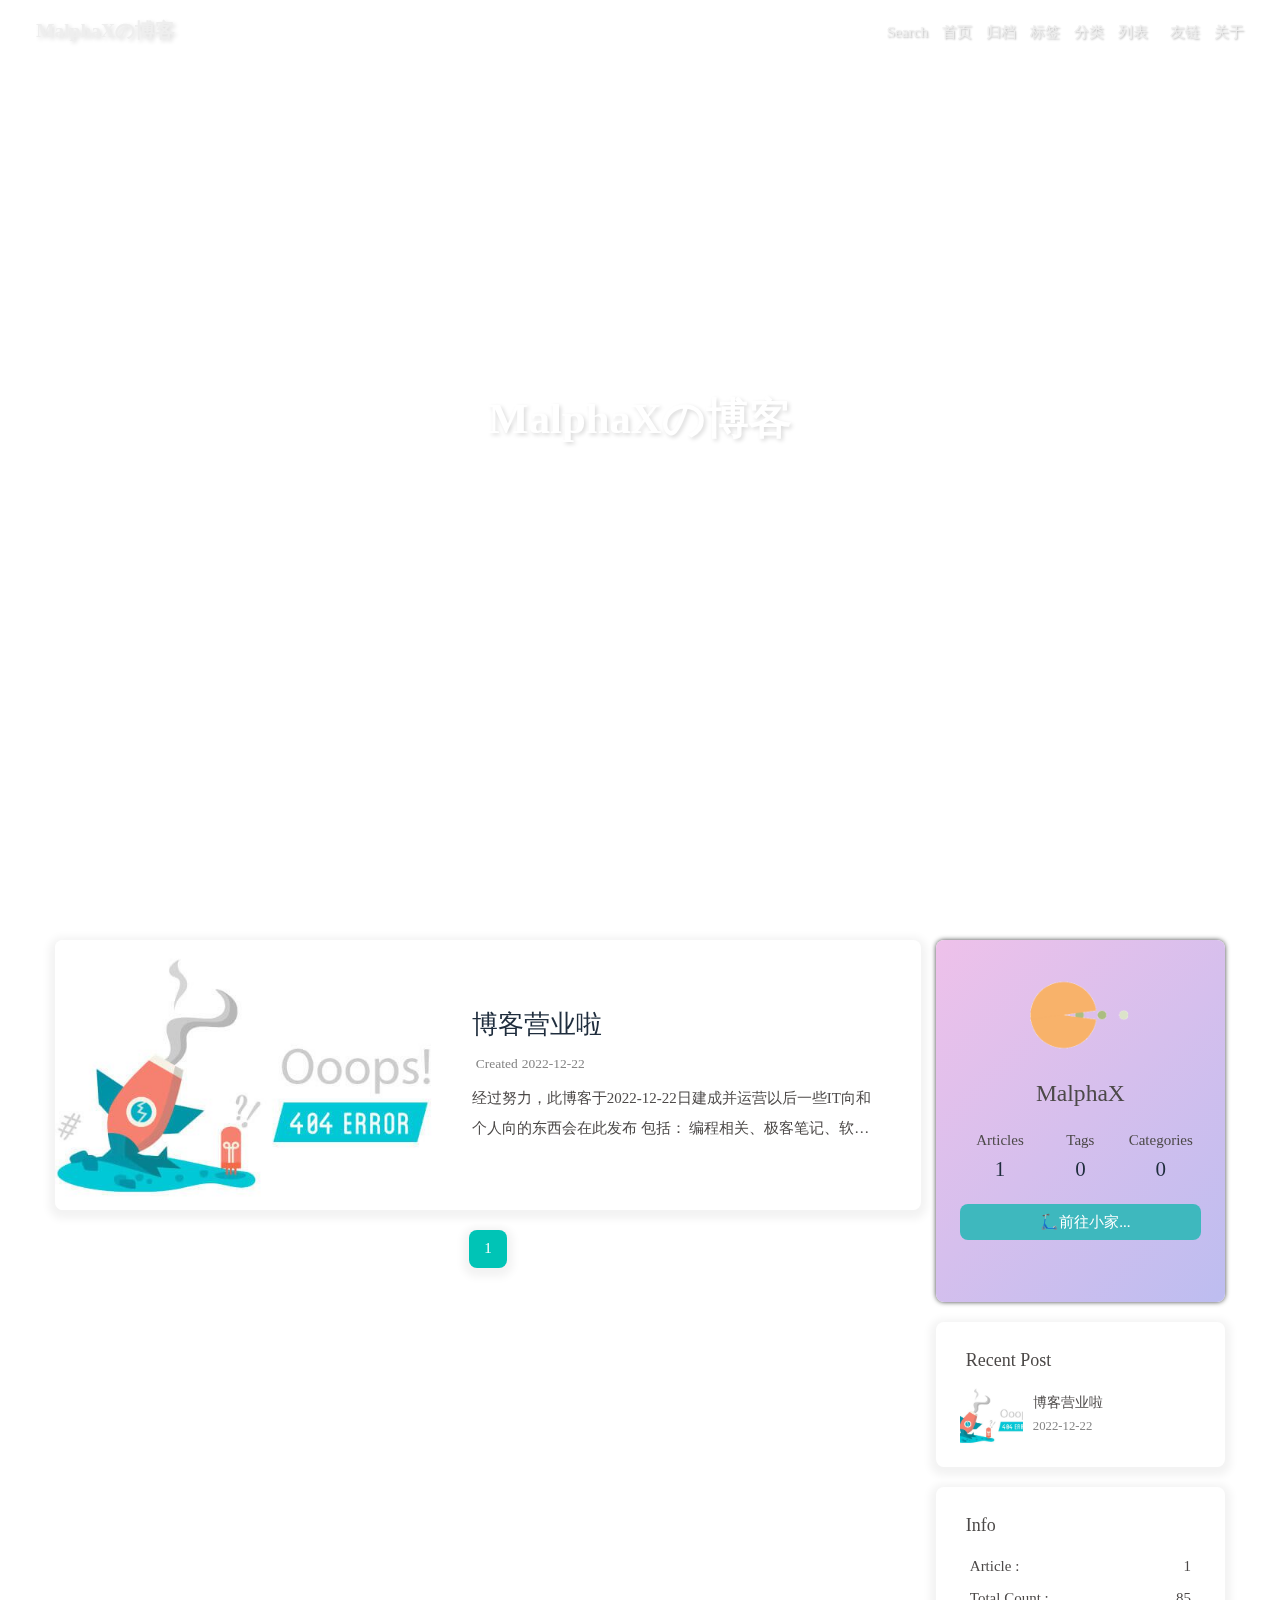
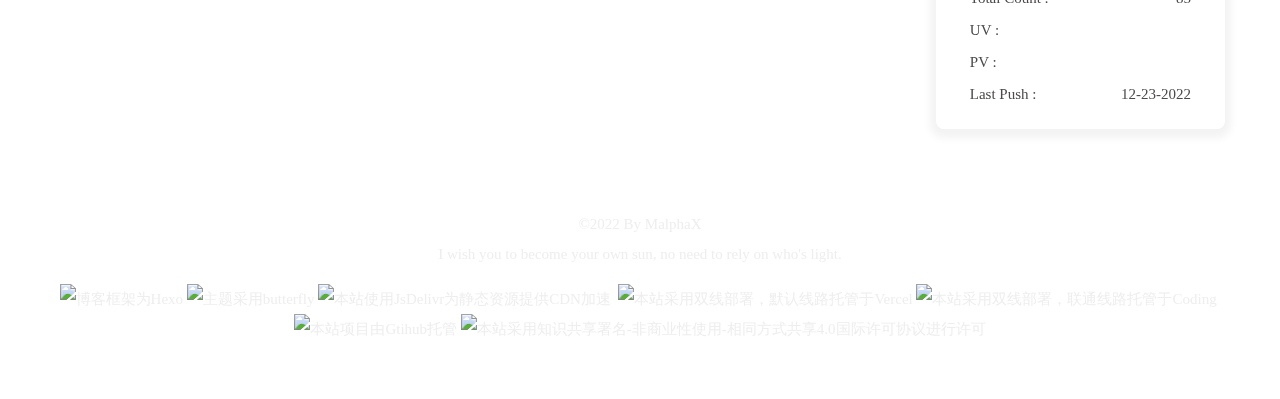
==== index.html @ fbbd9e4c "Site updated: 2022-12-23 08:52:23" ====
<!DOCTYPE html><html lang="cn" data-theme="light"><head><meta charset="UTF-8"><meta http-equiv="X-UA-Compatible" content="IE=edge"><meta name="viewport" content="width=device-width, initial-scale=1.0, maximum-scale=1.0, user-scalable=no"><title>MalphaXの博客</title><meta name="author" content="MalphaX"><meta name="copyright" content="MalphaX"><meta name="format-detection" content="telephone=no"><meta name="theme-color" content="#ffffff"><meta property="og:type" content="website">
<meta property="og:title" content="MalphaXの博客">
<meta property="og:url" content="https://www.malphax.top/index.html">
<meta property="og:site_name" content="MalphaXの博客">
<meta property="og:locale">
<meta property="og:image" content="https://cdn.luogu.com.cn/upload/image_hosting/41suf00j.png">
<meta property="article:author" content="MalphaX">
<meta name="twitter:card" content="summary">
<meta name="twitter:image" content="https://cdn.luogu.com.cn/upload/image_hosting/41suf00j.png"><link rel="shortcut icon" href="/img/favicon.png"><link rel="canonical" href="https://www.malphax.top/"><link rel="preconnect" href="//cdn.jsdelivr.net"/><link rel="preconnect" href="//busuanzi.ibruce.info"/><link rel="stylesheet" href="/css/index.css"><link rel="stylesheet" href="https://cdn.jsdelivr.net/npm/@fortawesome/fontawesome-free/css/all.min.css" media="print" onload="this.media='all'"><link rel="stylesheet" href="https://cdn.jsdelivr.net/npm/@fancyapps/ui/dist/fancybox.min.css" media="print" onload="this.media='all'"><script>const GLOBAL_CONFIG = { 
  root: '/',
  algolia: undefined,
  localSearch: {"path":"/search.xml","preload":false,"languages":{"hits_empty":"We didn't find any results for the search: ${query}"}},
  translate: {"defaultEncoding":2,"translateDelay":0,"msgToTraditionalChinese":"繁","msgToSimplifiedChinese":"简"},
  noticeOutdate: undefined,
  highlight: {"plugin":"highlighjs","highlightCopy":true,"highlightLang":true,"highlightHeightLimit":230},
  copy: {
    success: 'Copy successfully',
    error: 'Copy error',
    noSupport: 'The browser does not support'
  },
  relativeDate: {
    homepage: false,
    post: false
  },
  runtime: '',
  date_suffix: {
    just: 'Just',
    min: 'minutes ago',
    hour: 'hours ago',
    day: 'days ago',
    month: 'months ago'
  },
  copyright: undefined,
  lightbox: 'fancybox',
  Snackbar: undefined,
  source: {
    justifiedGallery: {
      js: 'https://cdn.jsdelivr.net/npm/flickr-justified-gallery/dist/fjGallery.min.js',
      css: 'https://cdn.jsdelivr.net/npm/flickr-justified-gallery/dist/fjGallery.min.css'
    }
  },
  isPhotoFigcaption: false,
  islazyload: false,
  isAnchor: false
}</script><script id="config-diff">var GLOBAL_CONFIG_SITE = {
  title: 'MalphaXの博客',
  isPost: false,
  isHome: true,
  isHighlightShrink: false,
  isToc: false,
  postUpdate: '2022-12-23 08:52:22'
}</script><noscript><style type="text/css">
  #nav {
    opacity: 1
  }
  .justified-gallery img {
    opacity: 1
  }

  #recent-posts time,
  #post-meta time {
    display: inline !important
  }
</style></noscript><script>(win=>{
    win.saveToLocal = {
      set: function setWithExpiry(key, value, ttl) {
        if (ttl === 0) return
        const now = new Date()
        const expiryDay = ttl * 86400000
        const item = {
          value: value,
          expiry: now.getTime() + expiryDay,
        }
        localStorage.setItem(key, JSON.stringify(item))
      },

      get: function getWithExpiry(key) {
        const itemStr = localStorage.getItem(key)

        if (!itemStr) {
          return undefined
        }
        const item = JSON.parse(itemStr)
        const now = new Date()

        if (now.getTime() > item.expiry) {
          localStorage.removeItem(key)
          return undefined
        }
        return item.value
      }
    }
  
    win.getScript = url => new Promise((resolve, reject) => {
      const script = document.createElement('script')
      script.src = url
      script.async = true
      script.onerror = reject
      script.onload = script.onreadystatechange = function() {
        const loadState = this.readyState
        if (loadState && loadState !== 'loaded' && loadState !== 'complete') return
        script.onload = script.onreadystatechange = null
        resolve()
      }
      document.head.appendChild(script)
    })
  
      win.activateDarkMode = function () {
        document.documentElement.setAttribute('data-theme', 'dark')
        if (document.querySelector('meta[name="theme-color"]') !== null) {
          document.querySelector('meta[name="theme-color"]').setAttribute('content', '#0d0d0d')
        }
      }
      win.activateLightMode = function () {
        document.documentElement.setAttribute('data-theme', 'light')
        if (document.querySelector('meta[name="theme-color"]') !== null) {
          document.querySelector('meta[name="theme-color"]').setAttribute('content', '#ffffff')
        }
      }
      const t = saveToLocal.get('theme')
    
          if (t === 'dark') activateDarkMode()
          else if (t === 'light') activateLightMode()
        
      const asideStatus = saveToLocal.get('aside-status')
      if (asideStatus !== undefined) {
        if (asideStatus === 'hide') {
          document.documentElement.classList.add('hide-aside')
        } else {
          document.documentElement.classList.remove('hide-aside')
        }
      }
    
    const detectApple = () => {
      if(/iPad|iPhone|iPod|Macintosh/.test(navigator.userAgent)){
        document.documentElement.classList.add('apple')
      }
    }
    detectApple()
    })(window)</script><link rel="stylesheet" href="/css/custom.css" media="defer" onload="this.media='all'"><meta name="generator" content="Hexo 5.4.2"></head><body><div id="loading-box"><div class="loading-left-bg"></div><div class="loading-right-bg"></div><div class="spinner-box"><div class="configure-border-1"><div class="configure-core"></div></div><div class="configure-border-2"><div class="configure-core"></div></div><div class="loading-word">Loading...</div></div></div><script>const preloader = {
  endLoading: () => {
    document.body.style.overflow = 'auto';
    document.getElementById('loading-box').classList.add("loaded")
  },
  initLoading: () => {
    document.body.style.overflow = '';
    document.getElementById('loading-box').classList.remove("loaded")

  }
}
window.addEventListener('load',()=> { preloader.endLoading() })

if (false) {
  document.addEventListener('pjax:send', () => { preloader.initLoading() })
  document.addEventListener('pjax:complete', () => { preloader.endLoading() })
}</script><div id="web_bg"></div><div id="sidebar"><div id="menu-mask"></div><div id="sidebar-menus"><div class="avatar-img is-center"><img src="https://cdn.luogu.com.cn/upload/image_hosting/41suf00j.png" onerror="onerror=null;src='/img/friend_404.gif'" alt="avatar"/></div><div class="sidebar-site-data site-data is-center"><a href="/archives/"><div class="headline">Articles</div><div class="length-num">1</div></a><a href="/tags/"><div class="headline">Tags</div><div class="length-num">0</div></a><a href="/categories/"><div class="headline">Categories</div><div class="length-num">0</div></a></div><hr/><div class="menus_items"><div class="menus_item"><a class="site-page" href="/"><i class="fa-fw fas fa-home"></i><span> 首页</span></a></div><div class="menus_item"><a class="site-page" href="/archives/"><i class="fa-fw fas fa-archive"></i><span> 归档</span></a></div><div class="menus_item"><a class="site-page" href="/tags/"><i class="fa-fw fas fa-tags"></i><span> 标签</span></a></div><div class="menus_item"><a class="site-page" href="/categories/"><i class="fa-fw fas fa-folder-open"></i><span> 分类</span></a></div><div class="menus_item"><a class="site-page group" href="javascript:void(0);"><i class="fa-fw fas fa-list"></i><span> 列表</span><i class="fas fa-chevron-down"></i></a><ul class="menus_item_child"><li><a class="site-page child" href="/music/"><i class="fa-fw fas fa-music"></i><span> 音乐</span></a></li><li><a class="site-page child" href="/movies/"><i class="fa-fw fas fa-video"></i><span> 电影</span></a></li></ul></div><div class="menus_item"><a class="site-page" href="/link/"><i class="fa-fw fas fa-link"></i><span> 友链</span></a></div><div class="menus_item"><a class="site-page" href="/about/"><i class="fa-fw fas fa-heart"></i><span> 关于</span></a></div></div></div></div><div class="page" id="body-wrap"><header class="full_page" id="page-header"><nav id="nav"><span id="blog_name"><a id="site-name" href="/">MalphaXの博客</a></span><div id="menus"><div id="search-button"><a class="site-page social-icon search"><i class="fas fa-search fa-fw"></i><span> Search</span></a></div><div class="menus_items"><div class="menus_item"><a class="site-page" href="/"><i class="fa-fw fas fa-home"></i><span> 首页</span></a></div><div class="menus_item"><a class="site-page" href="/archives/"><i class="fa-fw fas fa-archive"></i><span> 归档</span></a></div><div class="menus_item"><a class="site-page" href="/tags/"><i class="fa-fw fas fa-tags"></i><span> 标签</span></a></div><div class="menus_item"><a class="site-page" href="/categories/"><i class="fa-fw fas fa-folder-open"></i><span> 分类</span></a></div><div class="menus_item"><a class="site-page group" href="javascript:void(0);"><i class="fa-fw fas fa-list"></i><span> 列表</span><i class="fas fa-chevron-down"></i></a><ul class="menus_item_child"><li><a class="site-page child" href="/music/"><i class="fa-fw fas fa-music"></i><span> 音乐</span></a></li><li><a class="site-page child" href="/movies/"><i class="fa-fw fas fa-video"></i><span> 电影</span></a></li></ul></div><div class="menus_item"><a class="site-page" href="/link/"><i class="fa-fw fas fa-link"></i><span> 友链</span></a></div><div class="menus_item"><a class="site-page" href="/about/"><i class="fa-fw fas fa-heart"></i><span> 关于</span></a></div></div><div id="toggle-menu"><a class="site-page"><i class="fas fa-bars fa-fw"></i></a></div></div></nav><div id="site-info"><h1 id="site-title">MalphaXの博客</h1><div id="site-subtitle"><span id="subtitle"></span></div><div id="site_social_icons"><a class="social-icon" href="https://github.com/Malpha-X" target="_blank" title="Github"><i class="fab fa-github"></i></a><a class="social-icon" href="mailto:3319635150@qq.com" target="_blank" title="Email"><i class="fas fa-envelope"></i></a></div></div><div id="scroll-down"><i class="fas fa-angle-down scroll-down-effects"></i></div></header><main class="layout" id="content-inner"><div class="recent-posts" id="recent-posts"><div class="recent-post-item"><div class="post_cover left"><a href="/2022/12/22/2022-12-22-%E5%8D%9A%E5%AE%A2%E8%90%A5%E4%B8%9A%E5%95%A6/" title="博客营业啦"><img class="post_bg" src="https://imgbed.link/file/13257" onerror="this.onerror=null;this.src='/img/404.jpg'" alt="博客营业啦"></a></div><div class="recent-post-info"><a class="article-title" href="/2022/12/22/2022-12-22-%E5%8D%9A%E5%AE%A2%E8%90%A5%E4%B8%9A%E5%95%A6/" title="博客营业啦">博客营业啦</a><div class="article-meta-wrap"><span class="post-meta-date"><i class="far fa-calendar-alt"></i><span class="article-meta-label">Created</span><time datetime="2022-12-22T10:07:00.000Z" title="Created 2022-12-22 18:07:00">2022-12-22</time></span></div><div class="content">经过努力，此博客于2022-12-22日建成并运营以后一些IT向和个人向的东西会在此发布
包括：
编程相关、极客笔记、软件网站分享、技术教程
开发相关（可能吧）
这里也会发布个人的动态、诗作、牢骚等
希望大家多多支持🍉
</div></div></div><nav id="pagination"><div class="pagination"><span class="page-number current">1</span></div></nav></div><div class="aside-content" id="aside-content"><div class="card-widget card-info"><div class="is-center"><div class="avatar-img"><img src="https://cdn.luogu.com.cn/upload/image_hosting/41suf00j.png" onerror="this.onerror=null;this.src='/img/friend_404.gif'" alt="avatar"/></div><div class="author-info__name">MalphaX</div><div class="author-info__description"></div></div><div class="card-info-data site-data is-center"><a href="/archives/"><div class="headline">Articles</div><div class="length-num">1</div></a><a href="/tags/"><div class="headline">Tags</div><div class="length-num">0</div></a><a href="/categories/"><div class="headline">Categories</div><div class="length-num">0</div></a></div><a id="card-info-btn" target="_blank" rel="noopener" href="https://github.com/Malpha-X"><i></i><span>🛴前往小家...</span></a><div class="card-info-social-icons is-center"><a class="social-icon" href="https://github.com/Malpha-X" target="_blank" title="Github"><i class="fab fa-github"></i></a><a class="social-icon" href="mailto:3319635150@qq.com" target="_blank" title="Email"><i class="fas fa-envelope"></i></a></div></div><div class="sticky_layout"><div class="card-widget card-recent-post"><div class="item-headline"><i class="fas fa-history"></i><span>Recent Post</span></div><div class="aside-list"><div class="aside-list-item"><a class="thumbnail" href="/2022/12/22/2022-12-22-%E5%8D%9A%E5%AE%A2%E8%90%A5%E4%B8%9A%E5%95%A6/" title="博客营业啦"><img src="https://imgbed.link/file/13257" onerror="this.onerror=null;this.src='/img/404.jpg'" alt="博客营业啦"/></a><div class="content"><a class="title" href="/2022/12/22/2022-12-22-%E5%8D%9A%E5%AE%A2%E8%90%A5%E4%B8%9A%E5%95%A6/" title="博客营业啦">博客营业啦</a><time datetime="2022-12-22T10:07:00.000Z" title="Created 2022-12-22 18:07:00">2022-12-22</time></div></div></div></div><div class="card-widget card-webinfo"><div class="item-headline"><i class="fas fa-chart-line"></i><span>Info</span></div><div class="webinfo"><div class="webinfo-item"><div class="item-name">Article :</div><div class="item-count">1</div></div><div class="webinfo-item"><div class="item-name">Total Count :</div><div class="item-count">85</div></div><div class="webinfo-item"><div class="item-name">UV :</div><div class="item-count" id="busuanzi_value_site_uv"><i class="fa-solid fa-spinner fa-spin"></i></div></div><div class="webinfo-item"><div class="item-name">PV :</div><div class="item-count" id="busuanzi_value_site_pv"><i class="fa-solid fa-spinner fa-spin"></i></div></div><div class="webinfo-item"><div class="item-name">Last Push :</div><div class="item-count" id="last-push-date" data-lastPushDate="2022-12-23T00:52:22.317Z"><i class="fa-solid fa-spinner fa-spin"></i></div></div></div></div></div></div></main><footer id="footer"><div id="footer-wrap"><div class="copyright">&copy;2022 By MalphaX</div><div class="footer_custom_text">I wish you to become your own sun, no need to rely on who's light.<p><a target="_blank" href="https://hexo.io/"><img src="https://img.shields.io/badge/Frame-Hexo-blue?style=flat&logo=hexo" title="博客框架为Hexo"></a>&nbsp;<a target="_blank" href="https://butterfly.js.org/"><img src="https://img.shields.io/badge/Theme-Butterfly-6513df?style=flat&logo=bitdefender" title="主题采用butterfly"></a>&nbsp;<a target="_blank" href="https://www.jsdelivr.com/"><img src="https://img.shields.io/badge/CDN-jsDelivr-orange?style=flat&logo=jsDelivr" title="本站使用JsDelivr为静态资源提供CDN加速"></a> &nbsp;<a target="_blank" href="https://vercel.com/ "><img src="https://img.shields.io/badge/Hosted-Vervel-brightgreen?style=flat&logo=Vercel" title="本站采用双线部署，默认线路托管于Vercel"></a>&nbsp;<a target="_blank" href="https://vercel.com/ "><img src="https://img.shields.io/badge/Hosted-Coding-0cedbe?style=flat&logo=Codio" title="本站采用双线部署，联通线路托管于Coding"></a>&nbsp;<a target="_blank" href="https://github.com/"><img src="https://img.shields.io/badge/Source-Github-d021d6?style=flat&logo=GitHub" title="本站项目由Gtihub托管"></a>&nbsp;<a target="_blank" href="http://creativecommons.org/licenses/by-nc-sa/4.0/"><img src="https://img.shields.io/badge/Copyright-BY--NC--SA%204.0-d42328?style=flat&logo=Claris" title="本站采用知识共享署名-非商业性使用-相同方式共享4.0国际许可协议进行许可"></a></p></div></div></footer></div><div id="rightside"><div id="rightside-config-hide"><button id="translateLink" type="button" title="Toggle Between Traditional Chinese And Simplified Chinese">繁</button><button id="darkmode" type="button" title="Toggle Between Light And Dark Mode"><i class="fas fa-adjust"></i></button><button id="hide-aside-btn" type="button" title="Toggle between single-column and double-column"><i class="fas fa-arrows-alt-h"></i></button></div><div id="rightside-config-show"><button id="rightside_config" type="button" title="Setting"><i class="fas fa-cog fa-spin"></i></button><button id="go-up" type="button" title="Back To Top"><i class="fas fa-arrow-up"></i></button></div></div><div id="local-search"><div class="search-dialog"><nav class="search-nav"><span class="search-dialog-title">Search</span><span id="loading-status"></span><button class="search-close-button"><i class="fas fa-times"></i></button></nav><div class="is-center" id="loading-database"><i class="fas fa-spinner fa-pulse"></i><span>  Loading the Database</span></div><div class="search-wrap"><div id="local-search-input"><div class="local-search-box"><input class="local-search-box--input" placeholder="Search for Posts" type="text"/></div></div><hr/><div id="local-search-results"></div></div></div><div id="search-mask"></div></div><div><script src="/js/utils.js"></script><script src="/js/main.js"></script><script src="/js/tw_cn.js"></script><script src="https://cdn.jsdelivr.net/npm/@fancyapps/ui/dist/fancybox.umd.min.js"></script><script src="/js/search/local-search.js"></script><div class="js-pjax"><script>function subtitleType () {
  if (true) { 
    window.typed = new Typed("#subtitle", {
      strings: ["逐寰宇，远赴星辰大海"],
      startDelay: 300,
      typeSpeed: 150,
      loop: true,
      backSpeed: 50
    })
  } else {
    document.getElementById("subtitle").innerHTML = '逐寰宇，远赴星辰大海'
  }
}

if (true) {
  if (typeof Typed === 'function') {
    subtitleType()
  } else {
    getScript('https://cdn.jsdelivr.net/npm/typed.js/lib/typed.min.js').then(subtitleType)
  }
} else {
  subtitleType()
}</script></div><script id="canvas_nest" defer="defer" color="241,215,229" opacity="0.7" zIndex="-1" count="99" mobile="false" src="https://cdn.jsdelivr.net/npm/butterfly-extsrc/dist/canvas-nest.min.js"></script><script async data-pjax src="//busuanzi.ibruce.info/busuanzi/2.3/busuanzi.pure.mini.js"></script></div></body></html>
---- css/custom.css ----
/* 页脚与头图透明 */
#footer {
    background: transparent !important;
  }
  #page-header {
    background: transparent !important;
  }
  
  /* 白天模式遮罩透明 */
  #footer::before {
    background: transparent !important;
  }
  #page-header::before {
    background: transparent !important;
  }
  
  /* 夜间模式遮罩透明 */
  [data-theme="dark"] #footer::before {
    background: transparent !important;
  }
  [data-theme="dark"] #page-header::before {
    background: transparent !important;
  }

/* 侧边栏个人信息卡片动态渐变色 */
#aside-content > .card-widget.card-info {
    background: linear-gradient(
      -45deg,
      #e8d8b9,
      #eccec5,
      #a3e9eb,
      #bdbdf0,
      #eec1ea
    );
    box-shadow: 0 0 5px rgb(66, 68, 68);
    position: relative;
    background-size: 400% 400%;
    -webkit-animation: Gradient 10s ease infinite;
    -moz-animation: Gradient 10s ease infinite;
    animation: Gradient 10s ease infinite !important;
  }
  @-webkit-keyframes Gradient {
    0% {
      background-position: 0% 50%;
    }
    50% {
      background-position: 100% 50%;
    }
    100% {
      background-position: 0% 50%;
    }
  }
  @-moz-keyframes Gradient {
    0% {
      background-position: 0% 50%;
    }
    50% {
      background-position: 100% 50%;
    }
    100% {
      background-position: 0% 50%;
    }
  }
  @keyframes Gradient {
    0% {
      background-position: 0% 50%;
    }
    50% {
      background-position: 100% 50%;
    }
    100% {
      background-position: 0% 50%;
    }
  }
  
  /* 黑夜模式适配 */
  [data-theme="dark"] #aside-content > .card-widget.card-info {
    background: #191919ee;
  }
  
  /* 个人信息Follow me按钮 */
  #aside-content > .card-widget.card-info > #card-info-btn {
    background-color: #3eb8be;
    border-radius: 8px;
  }
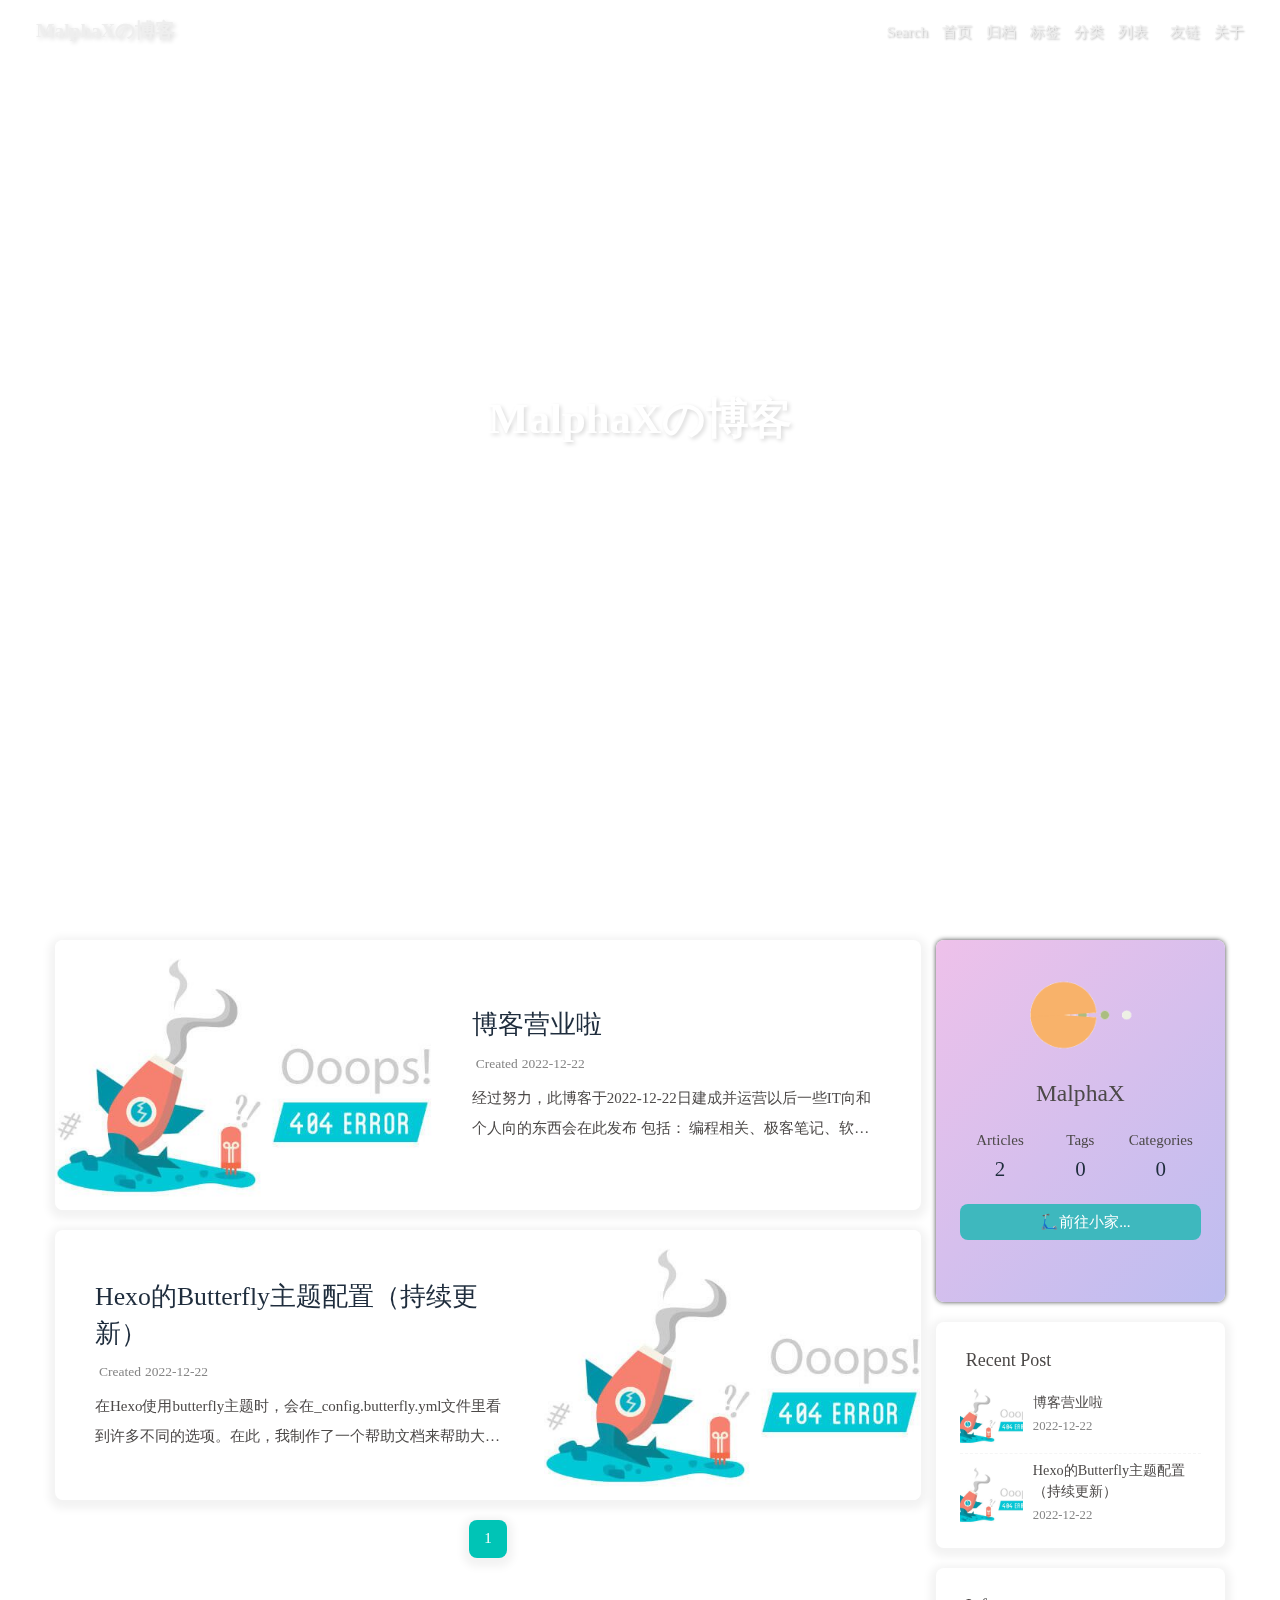
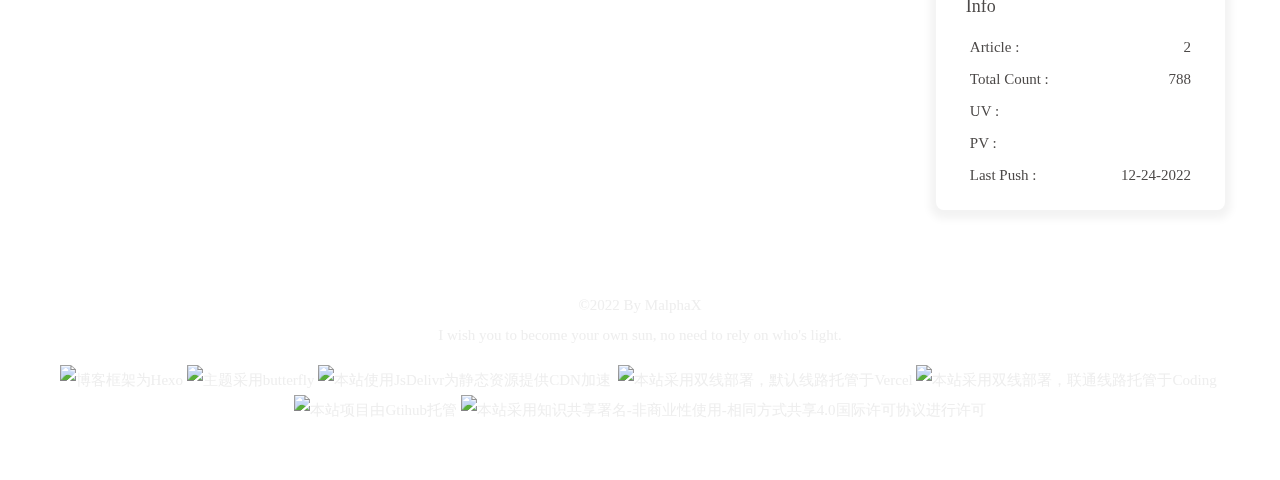
==== commit 8f0c384d: "Site updated: 2022-12-24 21:52:24" ====
--- a/index.html
+++ b/index.html
@@ -48,7 +48,7 @@
   isHome: true,
   isHighlightShrink: false,
   isToc: false,
-  postUpdate: '2022-12-23 08:52:22'
+  postUpdate: '2022-12-24 21:52:23'
 }</script><noscript><style type="text/css">
   #nav {
     opacity: 1
@@ -153,13 +153,17 @@
 if (false) {
   document.addEventListener('pjax:send', () => { preloader.initLoading() })
   document.addEventListener('pjax:complete', () => { preloader.endLoading() })
-}</script><div id="web_bg"></div><div id="sidebar"><div id="menu-mask"></div><div id="sidebar-menus"><div class="avatar-img is-center"><img src="https://cdn.luogu.com.cn/upload/image_hosting/41suf00j.png" onerror="onerror=null;src='/img/friend_404.gif'" alt="avatar"/></div><div class="sidebar-site-data site-data is-center"><a href="/archives/"><div class="headline">Articles</div><div class="length-num">1</div></a><a href="/tags/"><div class="headline">Tags</div><div class="length-num">0</div></a><a href="/categories/"><div class="headline">Categories</div><div class="length-num">0</div></a></div><hr/><div class="menus_items"><div class="menus_item"><a class="site-page" href="/"><i class="fa-fw fas fa-home"></i><span> 首页</span></a></div><div class="menus_item"><a class="site-page" href="/archives/"><i class="fa-fw fas fa-archive"></i><span> 归档</span></a></div><div class="menus_item"><a class="site-page" href="/tags/"><i class="fa-fw fas fa-tags"></i><span> 标签</span></a></div><div class="menus_item"><a class="site-page" href="/categories/"><i class="fa-fw fas fa-folder-open"></i><span> 分类</span></a></div><div class="menus_item"><a class="site-page group" href="javascript:void(0);"><i class="fa-fw fas fa-list"></i><span> 列表</span><i class="fas fa-chevron-down"></i></a><ul class="menus_item_child"><li><a class="site-page child" href="/music/"><i class="fa-fw fas fa-music"></i><span> 音乐</span></a></li><li><a class="site-page child" href="/movies/"><i class="fa-fw fas fa-video"></i><span> 电影</span></a></li></ul></div><div class="menus_item"><a class="site-page" href="/link/"><i class="fa-fw fas fa-link"></i><span> 友链</span></a></div><div class="menus_item"><a class="site-page" href="/about/"><i class="fa-fw fas fa-heart"></i><span> 关于</span></a></div></div></div></div><div class="page" id="body-wrap"><header class="full_page" id="page-header"><nav id="nav"><span id="blog_name"><a id="site-name" href="/">MalphaXの博客</a></span><div id="menus"><div id="search-button"><a class="site-page social-icon search"><i class="fas fa-search fa-fw"></i><span> Search</span></a></div><div class="menus_items"><div class="menus_item"><a class="site-page" href="/"><i class="fa-fw fas fa-home"></i><span> 首页</span></a></div><div class="menus_item"><a class="site-page" href="/archives/"><i class="fa-fw fas fa-archive"></i><span> 归档</span></a></div><div class="menus_item"><a class="site-page" href="/tags/"><i class="fa-fw fas fa-tags"></i><span> 标签</span></a></div><div class="menus_item"><a class="site-page" href="/categories/"><i class="fa-fw fas fa-folder-open"></i><span> 分类</span></a></div><div class="menus_item"><a class="site-page group" href="javascript:void(0);"><i class="fa-fw fas fa-list"></i><span> 列表</span><i class="fas fa-chevron-down"></i></a><ul class="menus_item_child"><li><a class="site-page child" href="/music/"><i class="fa-fw fas fa-music"></i><span> 音乐</span></a></li><li><a class="site-page child" href="/movies/"><i class="fa-fw fas fa-video"></i><span> 电影</span></a></li></ul></div><div class="menus_item"><a class="site-page" href="/link/"><i class="fa-fw fas fa-link"></i><span> 友链</span></a></div><div class="menus_item"><a class="site-page" href="/about/"><i class="fa-fw fas fa-heart"></i><span> 关于</span></a></div></div><div id="toggle-menu"><a class="site-page"><i class="fas fa-bars fa-fw"></i></a></div></div></nav><div id="site-info"><h1 id="site-title">MalphaXの博客</h1><div id="site-subtitle"><span id="subtitle"></span></div><div id="site_social_icons"><a class="social-icon" href="https://github.com/Malpha-X" target="_blank" title="Github"><i class="fab fa-github"></i></a><a class="social-icon" href="mailto:3319635150@qq.com" target="_blank" title="Email"><i class="fas fa-envelope"></i></a></div></div><div id="scroll-down"><i class="fas fa-angle-down scroll-down-effects"></i></div></header><main class="layout" id="content-inner"><div class="recent-posts" id="recent-posts"><div class="recent-post-item"><div class="post_cover left"><a href="/2022/12/22/2022-12-22-%E5%8D%9A%E5%AE%A2%E8%90%A5%E4%B8%9A%E5%95%A6/" title="博客营业啦"><img class="post_bg" src="https://imgbed.link/file/13257" onerror="this.onerror=null;this.src='/img/404.jpg'" alt="博客营业啦"></a></div><div class="recent-post-info"><a class="article-title" href="/2022/12/22/2022-12-22-%E5%8D%9A%E5%AE%A2%E8%90%A5%E4%B8%9A%E5%95%A6/" title="博客营业啦">博客营业啦</a><div class="article-meta-wrap"><span class="post-meta-date"><i class="far fa-calendar-alt"></i><span class="article-meta-label">Created</span><time datetime="2022-12-22T10:07:00.000Z" title="Created 2022-12-22 18:07:00">2022-12-22</time></span></div><div class="content">经过努力，此博客于2022-12-22日建成并运营以后一些IT向和个人向的东西会在此发布
+}</script><div id="web_bg"></div><div id="sidebar"><div id="menu-mask"></div><div id="sidebar-menus"><div class="avatar-img is-center"><img src="https://cdn.luogu.com.cn/upload/image_hosting/41suf00j.png" onerror="onerror=null;src='/img/friend_404.gif'" alt="avatar"/></div><div class="sidebar-site-data site-data is-center"><a href="/archives/"><div class="headline">Articles</div><div class="length-num">2</div></a><a href="/tags/"><div class="headline">Tags</div><div class="length-num">0</div></a><a href="/categories/"><div class="headline">Categories</div><div class="length-num">0</div></a></div><hr/><div class="menus_items"><div class="menus_item"><a class="site-page" href="/"><i class="fa-fw fas fa-home"></i><span> 首页</span></a></div><div class="menus_item"><a class="site-page" href="/archives/"><i class="fa-fw fas fa-archive"></i><span> 归档</span></a></div><div class="menus_item"><a class="site-page" href="/tags/"><i class="fa-fw fas fa-tags"></i><span> 标签</span></a></div><div class="menus_item"><a class="site-page" href="/categories/"><i class="fa-fw fas fa-folder-open"></i><span> 分类</span></a></div><div class="menus_item"><a class="site-page group" href="javascript:void(0);"><i class="fa-fw fas fa-list"></i><span> 列表</span><i class="fas fa-chevron-down"></i></a><ul class="menus_item_child"><li><a class="site-page child" href="/music/"><i class="fa-fw fas fa-music"></i><span> 音乐</span></a></li><li><a class="site-page child" href="/movies/"><i class="fa-fw fas fa-video"></i><span> 电影</span></a></li></ul></div><div class="menus_item"><a class="site-page" href="/link/"><i class="fa-fw fas fa-link"></i><span> 友链</span></a></div><div class="menus_item"><a class="site-page" href="/about/"><i class="fa-fw fas fa-heart"></i><span> 关于</span></a></div></div></div></div><div class="page" id="body-wrap"><header class="full_page" id="page-header"><nav id="nav"><span id="blog_name"><a id="site-name" href="/">MalphaXの博客</a></span><div id="menus"><div id="search-button"><a class="site-page social-icon search"><i class="fas fa-search fa-fw"></i><span> Search</span></a></div><div class="menus_items"><div class="menus_item"><a class="site-page" href="/"><i class="fa-fw fas fa-home"></i><span> 首页</span></a></div><div class="menus_item"><a class="site-page" href="/archives/"><i class="fa-fw fas fa-archive"></i><span> 归档</span></a></div><div class="menus_item"><a class="site-page" href="/tags/"><i class="fa-fw fas fa-tags"></i><span> 标签</span></a></div><div class="menus_item"><a class="site-page" href="/categories/"><i class="fa-fw fas fa-folder-open"></i><span> 分类</span></a></div><div class="menus_item"><a class="site-page group" href="javascript:void(0);"><i class="fa-fw fas fa-list"></i><span> 列表</span><i class="fas fa-chevron-down"></i></a><ul class="menus_item_child"><li><a class="site-page child" href="/music/"><i class="fa-fw fas fa-music"></i><span> 音乐</span></a></li><li><a class="site-page child" href="/movies/"><i class="fa-fw fas fa-video"></i><span> 电影</span></a></li></ul></div><div class="menus_item"><a class="site-page" href="/link/"><i class="fa-fw fas fa-link"></i><span> 友链</span></a></div><div class="menus_item"><a class="site-page" href="/about/"><i class="fa-fw fas fa-heart"></i><span> 关于</span></a></div></div><div id="toggle-menu"><a class="site-page"><i class="fas fa-bars fa-fw"></i></a></div></div></nav><div id="site-info"><h1 id="site-title">MalphaXの博客</h1><div id="site-subtitle"><span id="subtitle"></span></div><div id="site_social_icons"><a class="social-icon" href="https://github.com/Malpha-X" target="_blank" title="Github"><i class="fab fa-github"></i></a><a class="social-icon" href="mailto:3319635150@qq.com" target="_blank" title="Email"><i class="fas fa-envelope"></i></a></div></div><div id="scroll-down"><i class="fas fa-angle-down scroll-down-effects"></i></div></header><main class="layout" id="content-inner"><div class="recent-posts" id="recent-posts"><div class="recent-post-item"><div class="post_cover left"><a href="/2022/12/22/2022-12-22-%E5%8D%9A%E5%AE%A2%E8%90%A5%E4%B8%9A%E5%95%A6/" title="博客营业啦"><img class="post_bg" src="https://imgbed.link/file/13253" onerror="this.onerror=null;this.src='/img/404.jpg'" alt="博客营业啦"></a></div><div class="recent-post-info"><a class="article-title" href="/2022/12/22/2022-12-22-%E5%8D%9A%E5%AE%A2%E8%90%A5%E4%B8%9A%E5%95%A6/" title="博客营业啦">博客营业啦</a><div class="article-meta-wrap"><span class="post-meta-date"><i class="far fa-calendar-alt"></i><span class="article-meta-label">Created</span><time datetime="2022-12-22T10:07:00.000Z" title="Created 2022-12-22 18:07:00">2022-12-22</time></span></div><div class="content">经过努力，此博客于2022-12-22日建成并运营以后一些IT向和个人向的东西会在此发布
 包括：
 编程相关、极客笔记、软件网站分享、技术教程
 开发相关（可能吧）
 这里也会发布个人的动态、诗作、牢骚等
 希望大家多多支持🍉
-</div></div></div><nav id="pagination"><div class="pagination"><span class="page-number current">1</span></div></nav></div><div class="aside-content" id="aside-content"><div class="card-widget card-info"><div class="is-center"><div class="avatar-img"><img src="https://cdn.luogu.com.cn/upload/image_hosting/41suf00j.png" onerror="this.onerror=null;this.src='/img/friend_404.gif'" alt="avatar"/></div><div class="author-info__name">MalphaX</div><div class="author-info__description"></div></div><div class="card-info-data site-data is-center"><a href="/archives/"><div class="headline">Articles</div><div class="length-num">1</div></a><a href="/tags/"><div class="headline">Tags</div><div class="length-num">0</div></a><a href="/categories/"><div class="headline">Categories</div><div class="length-num">0</div></a></div><a id="card-info-btn" target="_blank" rel="noopener" href="https://github.com/Malpha-X"><i></i><span>🛴前往小家...</span></a><div class="card-info-social-icons is-center"><a class="social-icon" href="https://github.com/Malpha-X" target="_blank" title="Github"><i class="fab fa-github"></i></a><a class="social-icon" href="mailto:3319635150@qq.com" target="_blank" title="Email"><i class="fas fa-envelope"></i></a></div></div><div class="sticky_layout"><div class="card-widget card-recent-post"><div class="item-headline"><i class="fas fa-history"></i><span>Recent Post</span></div><div class="aside-list"><div class="aside-list-item"><a class="thumbnail" href="/2022/12/22/2022-12-22-%E5%8D%9A%E5%AE%A2%E8%90%A5%E4%B8%9A%E5%95%A6/" title="博客营业啦"><img src="https://imgbed.link/file/13257" onerror="this.onerror=null;this.src='/img/404.jpg'" alt="博客营业啦"/></a><div class="content"><a class="title" href="/2022/12/22/2022-12-22-%E5%8D%9A%E5%AE%A2%E8%90%A5%E4%B8%9A%E5%95%A6/" title="博客营业啦">博客营业啦</a><time datetime="2022-12-22T10:07:00.000Z" title="Created 2022-12-22 18:07:00">2022-12-22</time></div></div></div></div><div class="card-widget card-webinfo"><div class="item-headline"><i class="fas fa-chart-line"></i><span>Info</span></div><div class="webinfo"><div class="webinfo-item"><div class="item-name">Article :</div><div class="item-count">1</div></div><div class="webinfo-item"><div class="item-name">Total Count :</div><div class="item-count">85</div></div><div class="webinfo-item"><div class="item-name">UV :</div><div class="item-count" id="busuanzi_value_site_uv"><i class="fa-solid fa-spinner fa-spin"></i></div></div><div class="webinfo-item"><div class="item-name">PV :</div><div class="item-count" id="busuanzi_value_site_pv"><i class="fa-solid fa-spinner fa-spin"></i></div></div><div class="webinfo-item"><div class="item-name">Last Push :</div><div class="item-count" id="last-push-date" data-lastPushDate="2022-12-23T00:52:22.317Z"><i class="fa-solid fa-spinner fa-spin"></i></div></div></div></div></div></div></main><footer id="footer"><div id="footer-wrap"><div class="copyright">&copy;2022 By MalphaX</div><div class="footer_custom_text">I wish you to become your own sun, no need to rely on who's light.<p><a target="_blank" href="https://hexo.io/"><img src="https://img.shields.io/badge/Frame-Hexo-blue?style=flat&logo=hexo" title="博客框架为Hexo"></a>&nbsp;<a target="_blank" href="https://butterfly.js.org/"><img src="https://img.shields.io/badge/Theme-Butterfly-6513df?style=flat&logo=bitdefender" title="主题采用butterfly"></a>&nbsp;<a target="_blank" href="https://www.jsdelivr.com/"><img src="https://img.shields.io/badge/CDN-jsDelivr-orange?style=flat&logo=jsDelivr" title="本站使用JsDelivr为静态资源提供CDN加速"></a> &nbsp;<a target="_blank" href="https://vercel.com/ "><img src="https://img.shields.io/badge/Hosted-Vervel-brightgreen?style=flat&logo=Vercel" title="本站采用双线部署，默认线路托管于Vercel"></a>&nbsp;<a target="_blank" href="https://vercel.com/ "><img src="https://img.shields.io/badge/Hosted-Coding-0cedbe?style=flat&logo=Codio" title="本站采用双线部署，联通线路托管于Coding"></a>&nbsp;<a target="_blank" href="https://github.com/"><img src="https://img.shields.io/badge/Source-Github-d021d6?style=flat&logo=GitHub" title="本站项目由Gtihub托管"></a>&nbsp;<a target="_blank" href="http://creativecommons.org/licenses/by-nc-sa/4.0/"><img src="https://img.shields.io/badge/Copyright-BY--NC--SA%204.0-d42328?style=flat&logo=Claris" title="本站采用知识共享署名-非商业性使用-相同方式共享4.0国际许可协议进行许可"></a></p></div></div></footer></div><div id="rightside"><div id="rightside-config-hide"><button id="translateLink" type="button" title="Toggle Between Traditional Chinese And Simplified Chinese">繁</button><button id="darkmode" type="button" title="Toggle Between Light And Dark Mode"><i class="fas fa-adjust"></i></button><button id="hide-aside-btn" type="button" title="Toggle between single-column and double-column"><i class="fas fa-arrows-alt-h"></i></button></div><div id="rightside-config-show"><button id="rightside_config" type="button" title="Setting"><i class="fas fa-cog fa-spin"></i></button><button id="go-up" type="button" title="Back To Top"><i class="fas fa-arrow-up"></i></button></div></div><div id="local-search"><div class="search-dialog"><nav class="search-nav"><span class="search-dialog-title">Search</span><span id="loading-status"></span><button class="search-close-button"><i class="fas fa-times"></i></button></nav><div class="is-center" id="loading-database"><i class="fas fa-spinner fa-pulse"></i><span>  Loading the Database</span></div><div class="search-wrap"><div id="local-search-input"><div class="local-search-box"><input class="local-search-box--input" placeholder="Search for Posts" type="text"/></div></div><hr/><div id="local-search-results"></div></div></div><div id="search-mask"></div></div><div><script src="/js/utils.js"></script><script src="/js/main.js"></script><script src="/js/tw_cn.js"></script><script src="https://cdn.jsdelivr.net/npm/@fancyapps/ui/dist/fancybox.umd.min.js"></script><script src="/js/search/local-search.js"></script><div class="js-pjax"><script>function subtitleType () {
+</div></div></div><div class="recent-post-item"><div class="post_cover right"><a href="/2022/12/22/2022-12-24-Hexo%E7%9A%84Butterfly%E4%B8%BB%E9%A2%98%E9%85%8D%E7%BD%AE/" title="Hexo的Butterfly主题配置（持续更新）"><img class="post_bg" src="https://imgbed.link/file/13255" onerror="this.onerror=null;this.src='/img/404.jpg'" alt="Hexo的Butterfly主题配置（持续更新）"></a></div><div class="recent-post-info"><a class="article-title" href="/2022/12/22/2022-12-24-Hexo%E7%9A%84Butterfly%E4%B8%BB%E9%A2%98%E9%85%8D%E7%BD%AE/" title="Hexo的Butterfly主题配置（持续更新）">Hexo的Butterfly主题配置（持续更新）</a><div class="article-meta-wrap"><span class="post-meta-date"><i class="far fa-calendar-alt"></i><span class="article-meta-label">Created</span><time datetime="2022-12-22T10:07:00.000Z" title="Created 2022-12-22 18:07:00">2022-12-22</time></span></div><div class="content">在Hexo使用butterfly主题时，会在_config.butterfly.yml文件里看到许多不同的选项。在此，我制作了一个帮助文档来帮助大家更好地设置自己的博客
+本文档持续更新
+建立博客可以参照Fomalhaut大佬的https://www.fomal.cc/posts/e593433d.html进行搭建（无需服务器只要一个1块钱首年的域名即可）
+menu:菜单栏删除注释可以展示各个标签页，可以自命名，在list一栏下可以自定义分支。在这里拿出我的供大家参考。
+12345678910menu:  首页: / || fas fa-home  归档: /archives/ || fas fa-archive  标签: /tags/ || fas fa-tags  分类: /categories/ || fas fa-folder-open  列表||fas fa-list:    音乐: /music/ || fas fa-music    电影: /movies/ || fas fa-video  友链: /link/ || fas fa-link  关于: /about/ || ...</div></div></div><nav id="pagination"><div class="pagination"><span class="page-number current">1</span></div></nav></div><div class="aside-content" id="aside-content"><div class="card-widget card-info"><div class="is-center"><div class="avatar-img"><img src="https://cdn.luogu.com.cn/upload/image_hosting/41suf00j.png" onerror="this.onerror=null;this.src='/img/friend_404.gif'" alt="avatar"/></div><div class="author-info__name">MalphaX</div><div class="author-info__description"></div></div><div class="card-info-data site-data is-center"><a href="/archives/"><div class="headline">Articles</div><div class="length-num">2</div></a><a href="/tags/"><div class="headline">Tags</div><div class="length-num">0</div></a><a href="/categories/"><div class="headline">Categories</div><div class="length-num">0</div></a></div><a id="card-info-btn" target="_blank" rel="noopener" href="https://github.com/Malpha-X"><i></i><span>🛴前往小家...</span></a><div class="card-info-social-icons is-center"><a class="social-icon" href="https://github.com/Malpha-X" target="_blank" title="Github"><i class="fab fa-github"></i></a><a class="social-icon" href="mailto:3319635150@qq.com" target="_blank" title="Email"><i class="fas fa-envelope"></i></a></div></div><div class="sticky_layout"><div class="card-widget card-recent-post"><div class="item-headline"><i class="fas fa-history"></i><span>Recent Post</span></div><div class="aside-list"><div class="aside-list-item"><a class="thumbnail" href="/2022/12/22/2022-12-22-%E5%8D%9A%E5%AE%A2%E8%90%A5%E4%B8%9A%E5%95%A6/" title="博客营业啦"><img src="https://imgbed.link/file/13253" onerror="this.onerror=null;this.src='/img/404.jpg'" alt="博客营业啦"/></a><div class="content"><a class="title" href="/2022/12/22/2022-12-22-%E5%8D%9A%E5%AE%A2%E8%90%A5%E4%B8%9A%E5%95%A6/" title="博客营业啦">博客营业啦</a><time datetime="2022-12-22T10:07:00.000Z" title="Created 2022-12-22 18:07:00">2022-12-22</time></div></div><div class="aside-list-item"><a class="thumbnail" href="/2022/12/22/2022-12-24-Hexo%E7%9A%84Butterfly%E4%B8%BB%E9%A2%98%E9%85%8D%E7%BD%AE/" title="Hexo的Butterfly主题配置（持续更新）"><img src="https://imgbed.link/file/13255" onerror="this.onerror=null;this.src='/img/404.jpg'" alt="Hexo的Butterfly主题配置（持续更新）"/></a><div class="content"><a class="title" href="/2022/12/22/2022-12-24-Hexo%E7%9A%84Butterfly%E4%B8%BB%E9%A2%98%E9%85%8D%E7%BD%AE/" title="Hexo的Butterfly主题配置（持续更新）">Hexo的Butterfly主题配置（持续更新）</a><time datetime="2022-12-22T10:07:00.000Z" title="Created 2022-12-22 18:07:00">2022-12-22</time></div></div></div></div><div class="card-widget card-webinfo"><div class="item-headline"><i class="fas fa-chart-line"></i><span>Info</span></div><div class="webinfo"><div class="webinfo-item"><div class="item-name">Article :</div><div class="item-count">2</div></div><div class="webinfo-item"><div class="item-name">Total Count :</div><div class="item-count">788</div></div><div class="webinfo-item"><div class="item-name">UV :</div><div class="item-count" id="busuanzi_value_site_uv"><i class="fa-solid fa-spinner fa-spin"></i></div></div><div class="webinfo-item"><div class="item-name">PV :</div><div class="item-count" id="busuanzi_value_site_pv"><i class="fa-solid fa-spinner fa-spin"></i></div></div><div class="webinfo-item"><div class="item-name">Last Push :</div><div class="item-count" id="last-push-date" data-lastPushDate="2022-12-24T13:52:23.254Z"><i class="fa-solid fa-spinner fa-spin"></i></div></div></div></div></div></div></main><footer id="footer"><div id="footer-wrap"><div class="copyright">&copy;2022 By MalphaX</div><div class="footer_custom_text">I wish you to become your own sun, no need to rely on who's light.<p><a target="_blank" href="https://hexo.io/"><img src="https://img.shields.io/badge/Frame-Hexo-blue?style=flat&logo=hexo" title="博客框架为Hexo"></a>&nbsp;<a target="_blank" href="https://butterfly.js.org/"><img src="https://img.shields.io/badge/Theme-Butterfly-6513df?style=flat&logo=bitdefender" title="主题采用butterfly"></a>&nbsp;<a target="_blank" href="https://www.jsdelivr.com/"><img src="https://img.shields.io/badge/CDN-jsDelivr-orange?style=flat&logo=jsDelivr" title="本站使用JsDelivr为静态资源提供CDN加速"></a> &nbsp;<a target="_blank" href="https://vercel.com/ "><img src="https://img.shields.io/badge/Hosted-Vervel-brightgreen?style=flat&logo=Vercel" title="本站采用双线部署，默认线路托管于Vercel"></a>&nbsp;<a target="_blank" href="https://vercel.com/ "><img src="https://img.shields.io/badge/Hosted-Coding-0cedbe?style=flat&logo=Codio" title="本站采用双线部署，联通线路托管于Coding"></a>&nbsp;<a target="_blank" href="https://github.com/"><img src="https://img.shields.io/badge/Source-Github-d021d6?style=flat&logo=GitHub" title="本站项目由Gtihub托管"></a>&nbsp;<a target="_blank" href="http://creativecommons.org/licenses/by-nc-sa/4.0/"><img src="https://img.shields.io/badge/Copyright-BY--NC--SA%204.0-d42328?style=flat&logo=Claris" title="本站采用知识共享署名-非商业性使用-相同方式共享4.0国际许可协议进行许可"></a></p></div></div></footer></div><div id="rightside"><div id="rightside-config-hide"><button id="translateLink" type="button" title="Toggle Between Traditional Chinese And Simplified Chinese">繁</button><button id="darkmode" type="button" title="Toggle Between Light And Dark Mode"><i class="fas fa-adjust"></i></button><button id="hide-aside-btn" type="button" title="Toggle between single-column and double-column"><i class="fas fa-arrows-alt-h"></i></button></div><div id="rightside-config-show"><button id="rightside_config" type="button" title="Setting"><i class="fas fa-cog fa-spin"></i></button><button id="go-up" type="button" title="Back To Top"><i class="fas fa-arrow-up"></i></button></div></div><div id="local-search"><div class="search-dialog"><nav class="search-nav"><span class="search-dialog-title">Search</span><span id="loading-status"></span><button class="search-close-button"><i class="fas fa-times"></i></button></nav><div class="is-center" id="loading-database"><i class="fas fa-spinner fa-pulse"></i><span>  Loading the Database</span></div><div class="search-wrap"><div id="local-search-input"><div class="local-search-box"><input class="local-search-box--input" placeholder="Search for Posts" type="text"/></div></div><hr/><div id="local-search-results"></div></div></div><div id="search-mask"></div></div><div><script src="/js/utils.js"></script><script src="/js/main.js"></script><script src="/js/tw_cn.js"></script><script src="https://cdn.jsdelivr.net/npm/@fancyapps/ui/dist/fancybox.umd.min.js"></script><script src="/js/search/local-search.js"></script><div class="js-pjax"><script>function subtitleType () {
   if (true) { 
     window.typed = new Typed("#subtitle", {
       strings: ["逐寰宇，远赴星辰大海"],
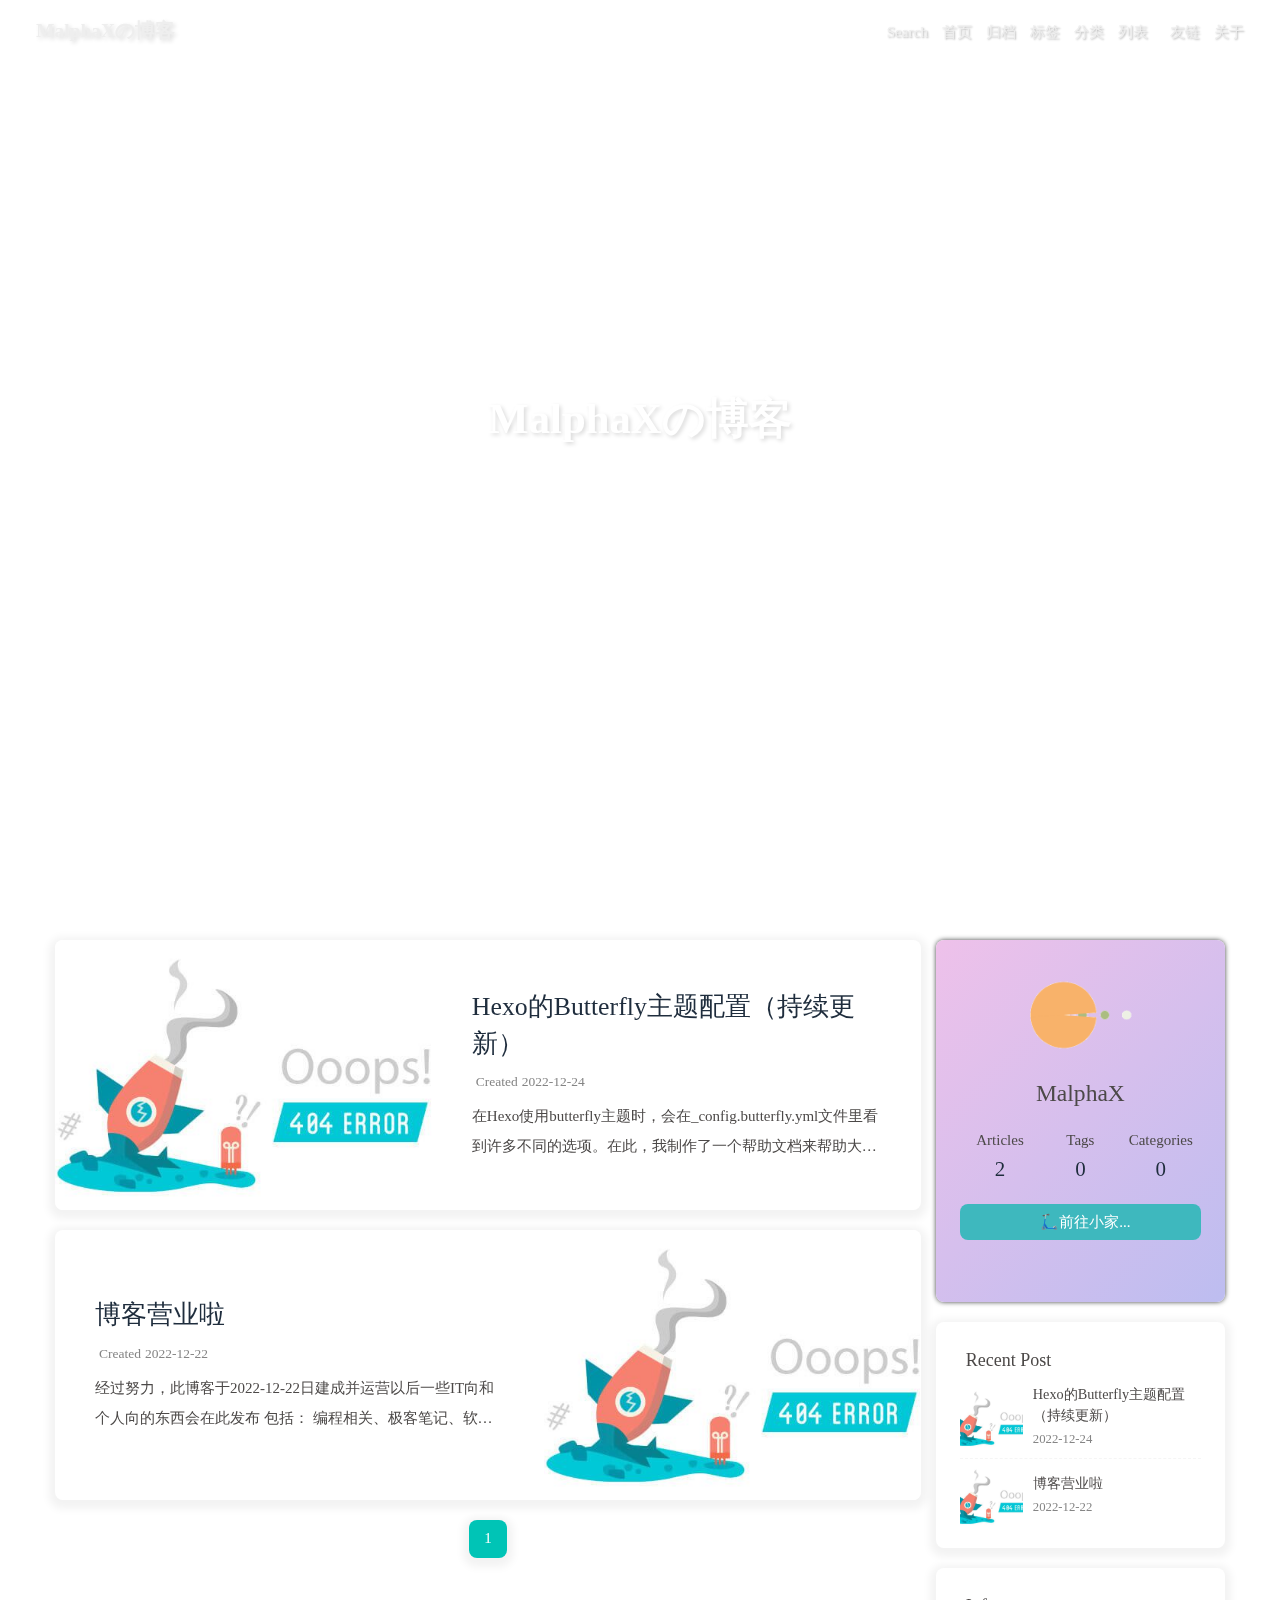
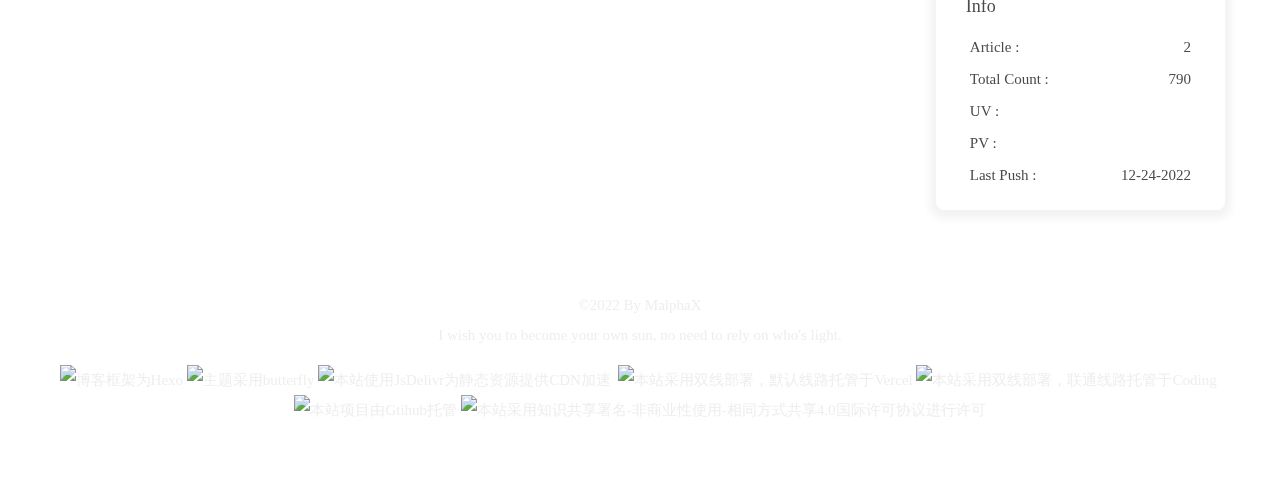
==== commit 3020abab: "Site updated: 2022-12-24 21:54:44" ====
--- a/index.html
+++ b/index.html
@@ -48,7 +48,7 @@
   isHome: true,
   isHighlightShrink: false,
   isToc: false,
-  postUpdate: '2022-12-24 21:52:23'
+  postUpdate: '2022-12-24 21:54:43'
 }</script><noscript><style type="text/css">
   #nav {
     opacity: 1
@@ -153,17 +153,19 @@
 if (false) {
   document.addEventListener('pjax:send', () => { preloader.initLoading() })
   document.addEventListener('pjax:complete', () => { preloader.endLoading() })
-}</script><div id="web_bg"></div><div id="sidebar"><div id="menu-mask"></div><div id="sidebar-menus"><div class="avatar-img is-center"><img src="https://cdn.luogu.com.cn/upload/image_hosting/41suf00j.png" onerror="onerror=null;src='/img/friend_404.gif'" alt="avatar"/></div><div class="sidebar-site-data site-data is-center"><a href="/archives/"><div class="headline">Articles</div><div class="length-num">2</div></a><a href="/tags/"><div class="headline">Tags</div><div class="length-num">0</div></a><a href="/categories/"><div class="headline">Categories</div><div class="length-num">0</div></a></div><hr/><div class="menus_items"><div class="menus_item"><a class="site-page" href="/"><i class="fa-fw fas fa-home"></i><span> 首页</span></a></div><div class="menus_item"><a class="site-page" href="/archives/"><i class="fa-fw fas fa-archive"></i><span> 归档</span></a></div><div class="menus_item"><a class="site-page" href="/tags/"><i class="fa-fw fas fa-tags"></i><span> 标签</span></a></div><div class="menus_item"><a class="site-page" href="/categories/"><i class="fa-fw fas fa-folder-open"></i><span> 分类</span></a></div><div class="menus_item"><a class="site-page group" href="javascript:void(0);"><i class="fa-fw fas fa-list"></i><span> 列表</span><i class="fas fa-chevron-down"></i></a><ul class="menus_item_child"><li><a class="site-page child" href="/music/"><i class="fa-fw fas fa-music"></i><span> 音乐</span></a></li><li><a class="site-page child" href="/movies/"><i class="fa-fw fas fa-video"></i><span> 电影</span></a></li></ul></div><div class="menus_item"><a class="site-page" href="/link/"><i class="fa-fw fas fa-link"></i><span> 友链</span></a></div><div class="menus_item"><a class="site-page" href="/about/"><i class="fa-fw fas fa-heart"></i><span> 关于</span></a></div></div></div></div><div class="page" id="body-wrap"><header class="full_page" id="page-header"><nav id="nav"><span id="blog_name"><a id="site-name" href="/">MalphaXの博客</a></span><div id="menus"><div id="search-button"><a class="site-page social-icon search"><i class="fas fa-search fa-fw"></i><span> Search</span></a></div><div class="menus_items"><div class="menus_item"><a class="site-page" href="/"><i class="fa-fw fas fa-home"></i><span> 首页</span></a></div><div class="menus_item"><a class="site-page" href="/archives/"><i class="fa-fw fas fa-archive"></i><span> 归档</span></a></div><div class="menus_item"><a class="site-page" href="/tags/"><i class="fa-fw fas fa-tags"></i><span> 标签</span></a></div><div class="menus_item"><a class="site-page" href="/categories/"><i class="fa-fw fas fa-folder-open"></i><span> 分类</span></a></div><div class="menus_item"><a class="site-page group" href="javascript:void(0);"><i class="fa-fw fas fa-list"></i><span> 列表</span><i class="fas fa-chevron-down"></i></a><ul class="menus_item_child"><li><a class="site-page child" href="/music/"><i class="fa-fw fas fa-music"></i><span> 音乐</span></a></li><li><a class="site-page child" href="/movies/"><i class="fa-fw fas fa-video"></i><span> 电影</span></a></li></ul></div><div class="menus_item"><a class="site-page" href="/link/"><i class="fa-fw fas fa-link"></i><span> 友链</span></a></div><div class="menus_item"><a class="site-page" href="/about/"><i class="fa-fw fas fa-heart"></i><span> 关于</span></a></div></div><div id="toggle-menu"><a class="site-page"><i class="fas fa-bars fa-fw"></i></a></div></div></nav><div id="site-info"><h1 id="site-title">MalphaXの博客</h1><div id="site-subtitle"><span id="subtitle"></span></div><div id="site_social_icons"><a class="social-icon" href="https://github.com/Malpha-X" target="_blank" title="Github"><i class="fab fa-github"></i></a><a class="social-icon" href="mailto:3319635150@qq.com" target="_blank" title="Email"><i class="fas fa-envelope"></i></a></div></div><div id="scroll-down"><i class="fas fa-angle-down scroll-down-effects"></i></div></header><main class="layout" id="content-inner"><div class="recent-posts" id="recent-posts"><div class="recent-post-item"><div class="post_cover left"><a href="/2022/12/22/2022-12-22-%E5%8D%9A%E5%AE%A2%E8%90%A5%E4%B8%9A%E5%95%A6/" title="博客营业啦"><img class="post_bg" src="https://imgbed.link/file/13253" onerror="this.onerror=null;this.src='/img/404.jpg'" alt="博客营业啦"></a></div><div class="recent-post-info"><a class="article-title" href="/2022/12/22/2022-12-22-%E5%8D%9A%E5%AE%A2%E8%90%A5%E4%B8%9A%E5%95%A6/" title="博客营业啦">博客营业啦</a><div class="article-meta-wrap"><span class="post-meta-date"><i class="far fa-calendar-alt"></i><span class="article-meta-label">Created</span><time datetime="2022-12-22T10:07:00.000Z" title="Created 2022-12-22 18:07:00">2022-12-22</time></span></div><div class="content">经过努力，此博客于2022-12-22日建成并运营以后一些IT向和个人向的东西会在此发布
+}</script><div id="web_bg"></div><div id="sidebar"><div id="menu-mask"></div><div id="sidebar-menus"><div class="avatar-img is-center"><img src="https://cdn.luogu.com.cn/upload/image_hosting/41suf00j.png" onerror="onerror=null;src='/img/friend_404.gif'" alt="avatar"/></div><div class="sidebar-site-data site-data is-center"><a href="/archives/"><div class="headline">Articles</div><div class="length-num">2</div></a><a href="/tags/"><div class="headline">Tags</div><div class="length-num">0</div></a><a href="/categories/"><div class="headline">Categories</div><div class="length-num">0</div></a></div><hr/><div class="menus_items"><div class="menus_item"><a class="site-page" href="/"><i class="fa-fw fas fa-home"></i><span> 首页</span></a></div><div class="menus_item"><a class="site-page" href="/archives/"><i class="fa-fw fas fa-archive"></i><span> 归档</span></a></div><div class="menus_item"><a class="site-page" href="/tags/"><i class="fa-fw fas fa-tags"></i><span> 标签</span></a></div><div class="menus_item"><a class="site-page" href="/categories/"><i class="fa-fw fas fa-folder-open"></i><span> 分类</span></a></div><div class="menus_item"><a class="site-page group" href="javascript:void(0);"><i class="fa-fw fas fa-list"></i><span> 列表</span><i class="fas fa-chevron-down"></i></a><ul class="menus_item_child"><li><a class="site-page child" href="/music/"><i class="fa-fw fas fa-music"></i><span> 音乐</span></a></li><li><a class="site-page child" href="/movies/"><i class="fa-fw fas fa-video"></i><span> 电影</span></a></li></ul></div><div class="menus_item"><a class="site-page" href="/link/"><i class="fa-fw fas fa-link"></i><span> 友链</span></a></div><div class="menus_item"><a class="site-page" href="/about/"><i class="fa-fw fas fa-heart"></i><span> 关于</span></a></div></div></div></div><div class="page" id="body-wrap"><header class="full_page" id="page-header"><nav id="nav"><span id="blog_name"><a id="site-name" href="/">MalphaXの博客</a></span><div id="menus"><div id="search-button"><a class="site-page social-icon search"><i class="fas fa-search fa-fw"></i><span> Search</span></a></div><div class="menus_items"><div class="menus_item"><a class="site-page" href="/"><i class="fa-fw fas fa-home"></i><span> 首页</span></a></div><div class="menus_item"><a class="site-page" href="/archives/"><i class="fa-fw fas fa-archive"></i><span> 归档</span></a></div><div class="menus_item"><a class="site-page" href="/tags/"><i class="fa-fw fas fa-tags"></i><span> 标签</span></a></div><div class="menus_item"><a class="site-page" href="/categories/"><i class="fa-fw fas fa-folder-open"></i><span> 分类</span></a></div><div class="menus_item"><a class="site-page group" href="javascript:void(0);"><i class="fa-fw fas fa-list"></i><span> 列表</span><i class="fas fa-chevron-down"></i></a><ul class="menus_item_child"><li><a class="site-page child" href="/music/"><i class="fa-fw fas fa-music"></i><span> 音乐</span></a></li><li><a class="site-page child" href="/movies/"><i class="fa-fw fas fa-video"></i><span> 电影</span></a></li></ul></div><div class="menus_item"><a class="site-page" href="/link/"><i class="fa-fw fas fa-link"></i><span> 友链</span></a></div><div class="menus_item"><a class="site-page" href="/about/"><i class="fa-fw fas fa-heart"></i><span> 关于</span></a></div></div><div id="toggle-menu"><a class="site-page"><i class="fas fa-bars fa-fw"></i></a></div></div></nav><div id="site-info"><h1 id="site-title">MalphaXの博客</h1><div id="site-subtitle"><span id="subtitle"></span></div><div id="site_social_icons"><a class="social-icon" href="https://github.com/Malpha-X" target="_blank" title="Github"><i class="fab fa-github"></i></a><a class="social-icon" href="mailto:3319635150@qq.com" target="_blank" title="Email"><i class="fas fa-envelope"></i></a></div></div><div id="scroll-down"><i class="fas fa-angle-down scroll-down-effects"></i></div></header><main class="layout" id="content-inner"><div class="recent-posts" id="recent-posts"><div class="recent-post-item"><div class="post_cover left"><a href="/2022/12/24/2022-12-24-Hexo%E7%9A%84Butterfly%E4%B8%BB%E9%A2%98%E9%85%8D%E7%BD%AE/" title="Hexo的Butterfly主题配置（持续更新）"><img class="post_bg" src="https://imgbed.link/file/13257" onerror="this.onerror=null;this.src='/img/404.jpg'" alt="Hexo的Butterfly主题配置（持续更新）"></a></div><div class="recent-post-info"><a class="article-title" href="/2022/12/24/2022-12-24-Hexo%E7%9A%84Butterfly%E4%B8%BB%E9%A2%98%E9%85%8D%E7%BD%AE/" title="Hexo的Butterfly主题配置（持续更新）">Hexo的Butterfly主题配置（持续更新）</a><div class="article-meta-wrap"><span class="post-meta-date"><i class="far fa-calendar-alt"></i><span class="article-meta-label">Created</span><time datetime="2022-12-24T13:53:00.000Z" title="Created 2022-12-24 21:53:00">2022-12-24</time></span></div><div class="content">在Hexo使用butterfly主题时，会在_config.butterfly.yml文件里看到许多不同的选项。在此，我制作了一个帮助文档来帮助大家更好地设置自己的博客
+本文档持续更新
+建立博客可以参照Fomalhaut大佬的Hexo博客搭建基础教程进行搭建（无需服务器只要一个1块钱首年的域名即可）
+menu:菜单栏删除注释可以展示各个标签页，可以自命名，在list一栏下可以自定义分支。在这里拿出我的供大家参考。
+12345678910menu:  首页: / || fas fa-home  归档: /archives/ || fas fa-archive  标签: /tags/ || fas fa-tags  分类: /categories/ || fas fa-folder-open  列表||fas fa-list:    音乐: /music/ || fas fa-music    电影: /movies/ || fas fa-video  友链: /link/ || fas fa-link  关于: /about/ || fas fa-heart
+
+Code Blocks：代 ...</div></div></div><div class="recent-post-item"><div class="post_cover right"><a href="/2022/12/22/2022-12-22-%E5%8D%9A%E5%AE%A2%E8%90%A5%E4%B8%9A%E5%95%A6/" title="博客营业啦"><img class="post_bg" src="https://imgbed.link/file/13253" onerror="this.onerror=null;this.src='/img/404.jpg'" alt="博客营业啦"></a></div><div class="recent-post-info"><a class="article-title" href="/2022/12/22/2022-12-22-%E5%8D%9A%E5%AE%A2%E8%90%A5%E4%B8%9A%E5%95%A6/" title="博客营业啦">博客营业啦</a><div class="article-meta-wrap"><span class="post-meta-date"><i class="far fa-calendar-alt"></i><span class="article-meta-label">Created</span><time datetime="2022-12-22T10:07:00.000Z" title="Created 2022-12-22 18:07:00">2022-12-22</time></span></div><div class="content">经过努力，此博客于2022-12-22日建成并运营以后一些IT向和个人向的东西会在此发布
 包括：
 编程相关、极客笔记、软件网站分享、技术教程
 开发相关（可能吧）
 这里也会发布个人的动态、诗作、牢骚等
 希望大家多多支持🍉
-</div></div></div><div class="recent-post-item"><div class="post_cover right"><a href="/2022/12/22/2022-12-24-Hexo%E7%9A%84Butterfly%E4%B8%BB%E9%A2%98%E9%85%8D%E7%BD%AE/" title="Hexo的Butterfly主题配置（持续更新）"><img class="post_bg" src="https://imgbed.link/file/13255" onerror="this.onerror=null;this.src='/img/404.jpg'" alt="Hexo的Butterfly主题配置（持续更新）"></a></div><div class="recent-post-info"><a class="article-title" href="/2022/12/22/2022-12-24-Hexo%E7%9A%84Butterfly%E4%B8%BB%E9%A2%98%E9%85%8D%E7%BD%AE/" title="Hexo的Butterfly主题配置（持续更新）">Hexo的Butterfly主题配置（持续更新）</a><div class="article-meta-wrap"><span class="post-meta-date"><i class="far fa-calendar-alt"></i><span class="article-meta-label">Created</span><time datetime="2022-12-22T10:07:00.000Z" title="Created 2022-12-22 18:07:00">2022-12-22</time></span></div><div class="content">在Hexo使用butterfly主题时，会在_config.butterfly.yml文件里看到许多不同的选项。在此，我制作了一个帮助文档来帮助大家更好地设置自己的博客
-本文档持续更新
-建立博客可以参照Fomalhaut大佬的https://www.fomal.cc/posts/e593433d.html进行搭建（无需服务器只要一个1块钱首年的域名即可）
-menu:菜单栏删除注释可以展示各个标签页，可以自命名，在list一栏下可以自定义分支。在这里拿出我的供大家参考。
-12345678910menu:  首页: / || fas fa-home  归档: /archives/ || fas fa-archive  标签: /tags/ || fas fa-tags  分类: /categories/ || fas fa-folder-open  列表||fas fa-list:    音乐: /music/ || fas fa-music    电影: /movies/ || fas fa-video  友链: /link/ || fas fa-link  关于: /about/ || ...</div></div></div><nav id="pagination"><div class="pagination"><span class="page-number current">1</span></div></nav></div><div class="aside-content" id="aside-content"><div class="card-widget card-info"><div class="is-center"><div class="avatar-img"><img src="https://cdn.luogu.com.cn/upload/image_hosting/41suf00j.png" onerror="this.onerror=null;this.src='/img/friend_404.gif'" alt="avatar"/></div><div class="author-info__name">MalphaX</div><div class="author-info__description"></div></div><div class="card-info-data site-data is-center"><a href="/archives/"><div class="headline">Articles</div><div class="length-num">2</div></a><a href="/tags/"><div class="headline">Tags</div><div class="length-num">0</div></a><a href="/categories/"><div class="headline">Categories</div><div class="length-num">0</div></a></div><a id="card-info-btn" target="_blank" rel="noopener" href="https://github.com/Malpha-X"><i></i><span>🛴前往小家...</span></a><div class="card-info-social-icons is-center"><a class="social-icon" href="https://github.com/Malpha-X" target="_blank" title="Github"><i class="fab fa-github"></i></a><a class="social-icon" href="mailto:3319635150@qq.com" target="_blank" title="Email"><i class="fas fa-envelope"></i></a></div></div><div class="sticky_layout"><div class="card-widget card-recent-post"><div class="item-headline"><i class="fas fa-history"></i><span>Recent Post</span></div><div class="aside-list"><div class="aside-list-item"><a class="thumbnail" href="/2022/12/22/2022-12-22-%E5%8D%9A%E5%AE%A2%E8%90%A5%E4%B8%9A%E5%95%A6/" title="博客营业啦"><img src="https://imgbed.link/file/13253" onerror="this.onerror=null;this.src='/img/404.jpg'" alt="博客营业啦"/></a><div class="content"><a class="title" href="/2022/12/22/2022-12-22-%E5%8D%9A%E5%AE%A2%E8%90%A5%E4%B8%9A%E5%95%A6/" title="博客营业啦">博客营业啦</a><time datetime="2022-12-22T10:07:00.000Z" title="Created 2022-12-22 18:07:00">2022-12-22</time></div></div><div class="aside-list-item"><a class="thumbnail" href="/2022/12/22/2022-12-24-Hexo%E7%9A%84Butterfly%E4%B8%BB%E9%A2%98%E9%85%8D%E7%BD%AE/" title="Hexo的Butterfly主题配置（持续更新）"><img src="https://imgbed.link/file/13255" onerror="this.onerror=null;this.src='/img/404.jpg'" alt="Hexo的Butterfly主题配置（持续更新）"/></a><div class="content"><a class="title" href="/2022/12/22/2022-12-24-Hexo%E7%9A%84Butterfly%E4%B8%BB%E9%A2%98%E9%85%8D%E7%BD%AE/" title="Hexo的Butterfly主题配置（持续更新）">Hexo的Butterfly主题配置（持续更新）</a><time datetime="2022-12-22T10:07:00.000Z" title="Created 2022-12-22 18:07:00">2022-12-22</time></div></div></div></div><div class="card-widget card-webinfo"><div class="item-headline"><i class="fas fa-chart-line"></i><span>Info</span></div><div class="webinfo"><div class="webinfo-item"><div class="item-name">Article :</div><div class="item-count">2</div></div><div class="webinfo-item"><div class="item-name">Total Count :</div><div class="item-count">788</div></div><div class="webinfo-item"><div class="item-name">UV :</div><div class="item-count" id="busuanzi_value_site_uv"><i class="fa-solid fa-spinner fa-spin"></i></div></div><div class="webinfo-item"><div class="item-name">PV :</div><div class="item-count" id="busuanzi_value_site_pv"><i class="fa-solid fa-spinner fa-spin"></i></div></div><div class="webinfo-item"><div class="item-name">Last Push :</div><div class="item-count" id="last-push-date" data-lastPushDate="2022-12-24T13:52:23.254Z"><i class="fa-solid fa-spinner fa-spin"></i></div></div></div></div></div></div></main><footer id="footer"><div id="footer-wrap"><div class="copyright">&copy;2022 By MalphaX</div><div class="footer_custom_text">I wish you to become your own sun, no need to rely on who's light.<p><a target="_blank" href="https://hexo.io/"><img src="https://img.shields.io/badge/Frame-Hexo-blue?style=flat&logo=hexo" title="博客框架为Hexo"></a>&nbsp;<a target="_blank" href="https://butterfly.js.org/"><img src="https://img.shields.io/badge/Theme-Butterfly-6513df?style=flat&logo=bitdefender" title="主题采用butterfly"></a>&nbsp;<a target="_blank" href="https://www.jsdelivr.com/"><img src="https://img.shields.io/badge/CDN-jsDelivr-orange?style=flat&logo=jsDelivr" title="本站使用JsDelivr为静态资源提供CDN加速"></a> &nbsp;<a target="_blank" href="https://vercel.com/ "><img src="https://img.shields.io/badge/Hosted-Vervel-brightgreen?style=flat&logo=Vercel" title="本站采用双线部署，默认线路托管于Vercel"></a>&nbsp;<a target="_blank" href="https://vercel.com/ "><img src="https://img.shields.io/badge/Hosted-Coding-0cedbe?style=flat&logo=Codio" title="本站采用双线部署，联通线路托管于Coding"></a>&nbsp;<a target="_blank" href="https://github.com/"><img src="https://img.shields.io/badge/Source-Github-d021d6?style=flat&logo=GitHub" title="本站项目由Gtihub托管"></a>&nbsp;<a target="_blank" href="http://creativecommons.org/licenses/by-nc-sa/4.0/"><img src="https://img.shields.io/badge/Copyright-BY--NC--SA%204.0-d42328?style=flat&logo=Claris" title="本站采用知识共享署名-非商业性使用-相同方式共享4.0国际许可协议进行许可"></a></p></div></div></footer></div><div id="rightside"><div id="rightside-config-hide"><button id="translateLink" type="button" title="Toggle Between Traditional Chinese And Simplified Chinese">繁</button><button id="darkmode" type="button" title="Toggle Between Light And Dark Mode"><i class="fas fa-adjust"></i></button><button id="hide-aside-btn" type="button" title="Toggle between single-column and double-column"><i class="fas fa-arrows-alt-h"></i></button></div><div id="rightside-config-show"><button id="rightside_config" type="button" title="Setting"><i class="fas fa-cog fa-spin"></i></button><button id="go-up" type="button" title="Back To Top"><i class="fas fa-arrow-up"></i></button></div></div><div id="local-search"><div class="search-dialog"><nav class="search-nav"><span class="search-dialog-title">Search</span><span id="loading-status"></span><button class="search-close-button"><i class="fas fa-times"></i></button></nav><div class="is-center" id="loading-database"><i class="fas fa-spinner fa-pulse"></i><span>  Loading the Database</span></div><div class="search-wrap"><div id="local-search-input"><div class="local-search-box"><input class="local-search-box--input" placeholder="Search for Posts" type="text"/></div></div><hr/><div id="local-search-results"></div></div></div><div id="search-mask"></div></div><div><script src="/js/utils.js"></script><script src="/js/main.js"></script><script src="/js/tw_cn.js"></script><script src="https://cdn.jsdelivr.net/npm/@fancyapps/ui/dist/fancybox.umd.min.js"></script><script src="/js/search/local-search.js"></script><div class="js-pjax"><script>function subtitleType () {
+</div></div></div><nav id="pagination"><div class="pagination"><span class="page-number current">1</span></div></nav></div><div class="aside-content" id="aside-content"><div class="card-widget card-info"><div class="is-center"><div class="avatar-img"><img src="https://cdn.luogu.com.cn/upload/image_hosting/41suf00j.png" onerror="this.onerror=null;this.src='/img/friend_404.gif'" alt="avatar"/></div><div class="author-info__name">MalphaX</div><div class="author-info__description"></div></div><div class="card-info-data site-data is-center"><a href="/archives/"><div class="headline">Articles</div><div class="length-num">2</div></a><a href="/tags/"><div class="headline">Tags</div><div class="length-num">0</div></a><a href="/categories/"><div class="headline">Categories</div><div class="length-num">0</div></a></div><a id="card-info-btn" target="_blank" rel="noopener" href="https://github.com/Malpha-X"><i></i><span>🛴前往小家...</span></a><div class="card-info-social-icons is-center"><a class="social-icon" href="https://github.com/Malpha-X" target="_blank" title="Github"><i class="fab fa-github"></i></a><a class="social-icon" href="mailto:3319635150@qq.com" target="_blank" title="Email"><i class="fas fa-envelope"></i></a></div></div><div class="sticky_layout"><div class="card-widget card-recent-post"><div class="item-headline"><i class="fas fa-history"></i><span>Recent Post</span></div><div class="aside-list"><div class="aside-list-item"><a class="thumbnail" href="/2022/12/24/2022-12-24-Hexo%E7%9A%84Butterfly%E4%B8%BB%E9%A2%98%E9%85%8D%E7%BD%AE/" title="Hexo的Butterfly主题配置（持续更新）"><img src="https://imgbed.link/file/13257" onerror="this.onerror=null;this.src='/img/404.jpg'" alt="Hexo的Butterfly主题配置（持续更新）"/></a><div class="content"><a class="title" href="/2022/12/24/2022-12-24-Hexo%E7%9A%84Butterfly%E4%B8%BB%E9%A2%98%E9%85%8D%E7%BD%AE/" title="Hexo的Butterfly主题配置（持续更新）">Hexo的Butterfly主题配置（持续更新）</a><time datetime="2022-12-24T13:53:00.000Z" title="Created 2022-12-24 21:53:00">2022-12-24</time></div></div><div class="aside-list-item"><a class="thumbnail" href="/2022/12/22/2022-12-22-%E5%8D%9A%E5%AE%A2%E8%90%A5%E4%B8%9A%E5%95%A6/" title="博客营业啦"><img src="https://imgbed.link/file/13253" onerror="this.onerror=null;this.src='/img/404.jpg'" alt="博客营业啦"/></a><div class="content"><a class="title" href="/2022/12/22/2022-12-22-%E5%8D%9A%E5%AE%A2%E8%90%A5%E4%B8%9A%E5%95%A6/" title="博客营业啦">博客营业啦</a><time datetime="2022-12-22T10:07:00.000Z" title="Created 2022-12-22 18:07:00">2022-12-22</time></div></div></div></div><div class="card-widget card-webinfo"><div class="item-headline"><i class="fas fa-chart-line"></i><span>Info</span></div><div class="webinfo"><div class="webinfo-item"><div class="item-name">Article :</div><div class="item-count">2</div></div><div class="webinfo-item"><div class="item-name">Total Count :</div><div class="item-count">790</div></div><div class="webinfo-item"><div class="item-name">UV :</div><div class="item-count" id="busuanzi_value_site_uv"><i class="fa-solid fa-spinner fa-spin"></i></div></div><div class="webinfo-item"><div class="item-name">PV :</div><div class="item-count" id="busuanzi_value_site_pv"><i class="fa-solid fa-spinner fa-spin"></i></div></div><div class="webinfo-item"><div class="item-name">Last Push :</div><div class="item-count" id="last-push-date" data-lastPushDate="2022-12-24T13:54:43.269Z"><i class="fa-solid fa-spinner fa-spin"></i></div></div></div></div></div></div></main><footer id="footer"><div id="footer-wrap"><div class="copyright">&copy;2022 By MalphaX</div><div class="footer_custom_text">I wish you to become your own sun, no need to rely on who's light.<p><a target="_blank" href="https://hexo.io/"><img src="https://img.shields.io/badge/Frame-Hexo-blue?style=flat&logo=hexo" title="博客框架为Hexo"></a>&nbsp;<a target="_blank" href="https://butterfly.js.org/"><img src="https://img.shields.io/badge/Theme-Butterfly-6513df?style=flat&logo=bitdefender" title="主题采用butterfly"></a>&nbsp;<a target="_blank" href="https://www.jsdelivr.com/"><img src="https://img.shields.io/badge/CDN-jsDelivr-orange?style=flat&logo=jsDelivr" title="本站使用JsDelivr为静态资源提供CDN加速"></a> &nbsp;<a target="_blank" href="https://vercel.com/ "><img src="https://img.shields.io/badge/Hosted-Vervel-brightgreen?style=flat&logo=Vercel" title="本站采用双线部署，默认线路托管于Vercel"></a>&nbsp;<a target="_blank" href="https://vercel.com/ "><img src="https://img.shields.io/badge/Hosted-Coding-0cedbe?style=flat&logo=Codio" title="本站采用双线部署，联通线路托管于Coding"></a>&nbsp;<a target="_blank" href="https://github.com/"><img src="https://img.shields.io/badge/Source-Github-d021d6?style=flat&logo=GitHub" title="本站项目由Gtihub托管"></a>&nbsp;<a target="_blank" href="http://creativecommons.org/licenses/by-nc-sa/4.0/"><img src="https://img.shields.io/badge/Copyright-BY--NC--SA%204.0-d42328?style=flat&logo=Claris" title="本站采用知识共享署名-非商业性使用-相同方式共享4.0国际许可协议进行许可"></a></p></div></div></footer></div><div id="rightside"><div id="rightside-config-hide"><button id="translateLink" type="button" title="Toggle Between Traditional Chinese And Simplified Chinese">繁</button><button id="darkmode" type="button" title="Toggle Between Light And Dark Mode"><i class="fas fa-adjust"></i></button><button id="hide-aside-btn" type="button" title="Toggle between single-column and double-column"><i class="fas fa-arrows-alt-h"></i></button></div><div id="rightside-config-show"><button id="rightside_config" type="button" title="Setting"><i class="fas fa-cog fa-spin"></i></button><button id="go-up" type="button" title="Back To Top"><i class="fas fa-arrow-up"></i></button></div></div><div id="local-search"><div class="search-dialog"><nav class="search-nav"><span class="search-dialog-title">Search</span><span id="loading-status"></span><button class="search-close-button"><i class="fas fa-times"></i></button></nav><div class="is-center" id="loading-database"><i class="fas fa-spinner fa-pulse"></i><span>  Loading the Database</span></div><div class="search-wrap"><div id="local-search-input"><div class="local-search-box"><input class="local-search-box--input" placeholder="Search for Posts" type="text"/></div></div><hr/><div id="local-search-results"></div></div></div><div id="search-mask"></div></div><div><script src="/js/utils.js"></script><script src="/js/main.js"></script><script src="/js/tw_cn.js"></script><script src="https://cdn.jsdelivr.net/npm/@fancyapps/ui/dist/fancybox.umd.min.js"></script><script src="/js/search/local-search.js"></script><div class="js-pjax"><script>function subtitleType () {
   if (true) { 
     window.typed = new Typed("#subtitle", {
       strings: ["逐寰宇，远赴星辰大海"],
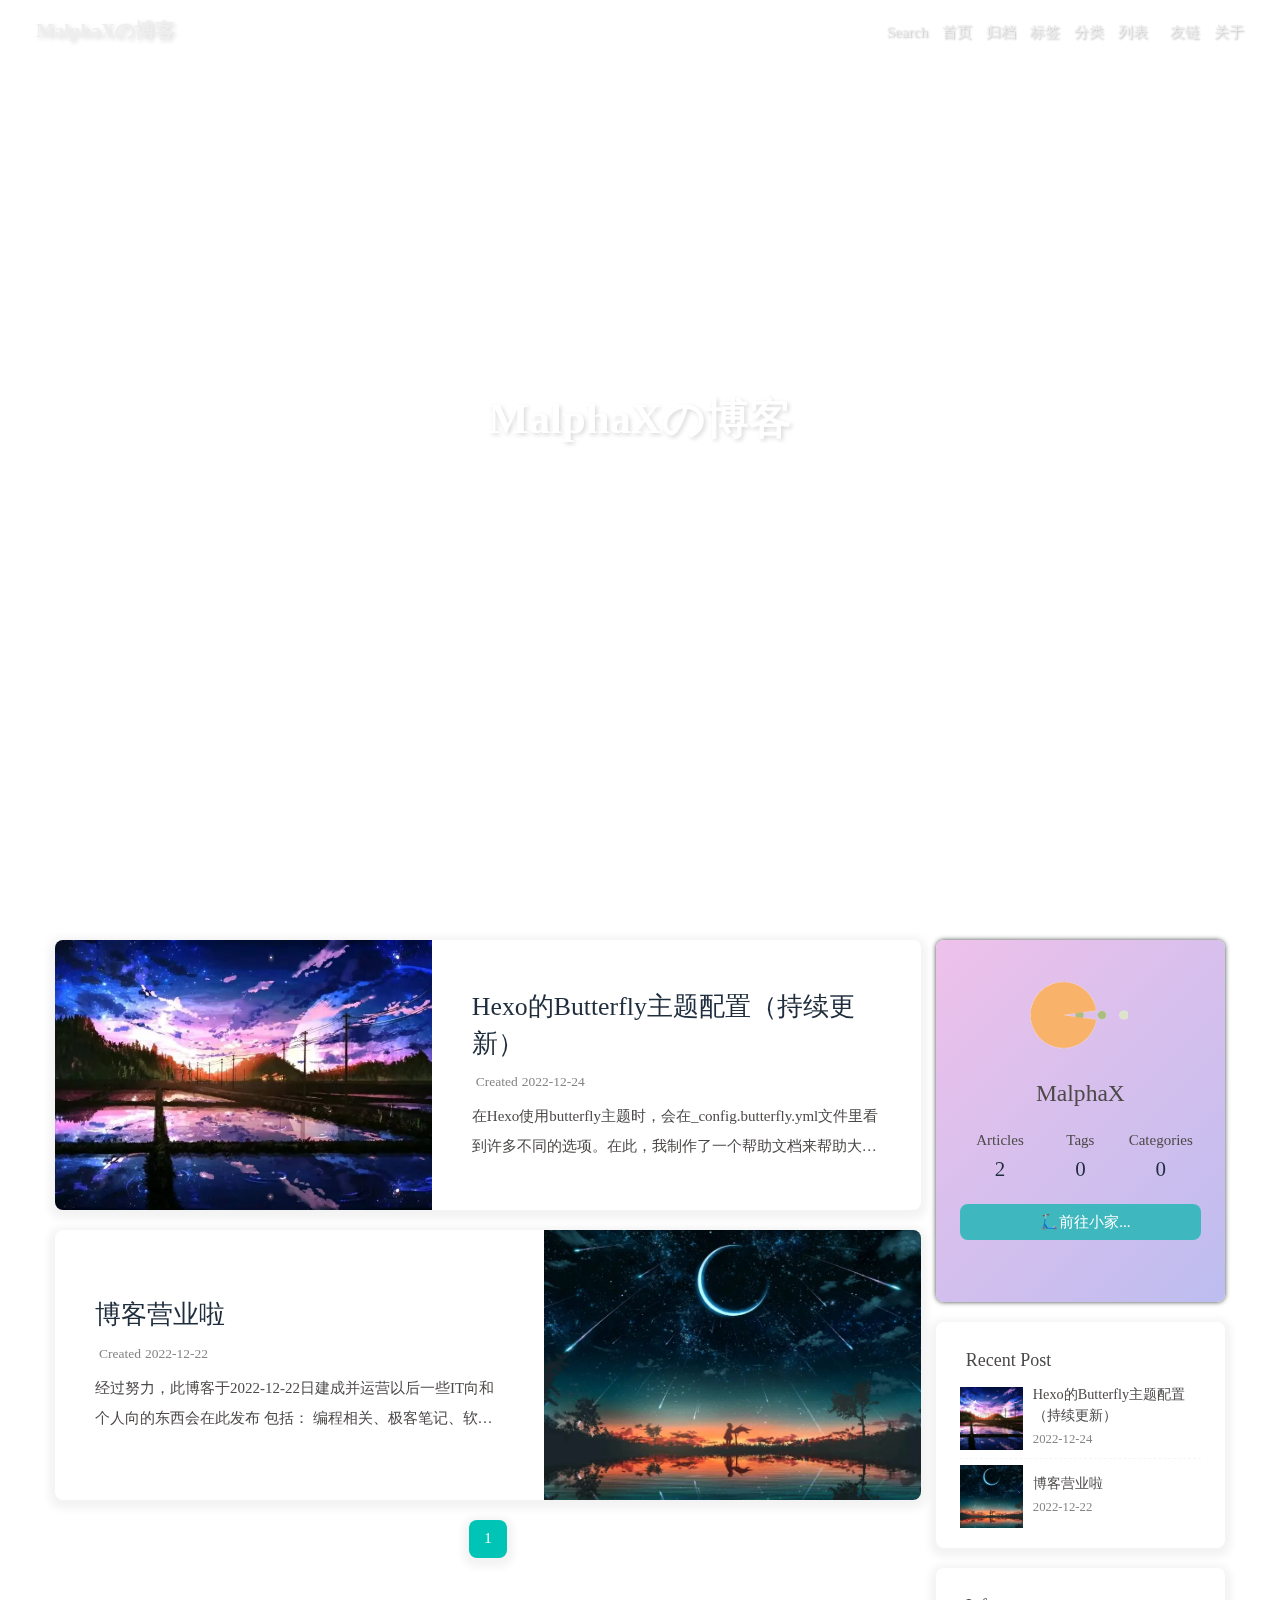
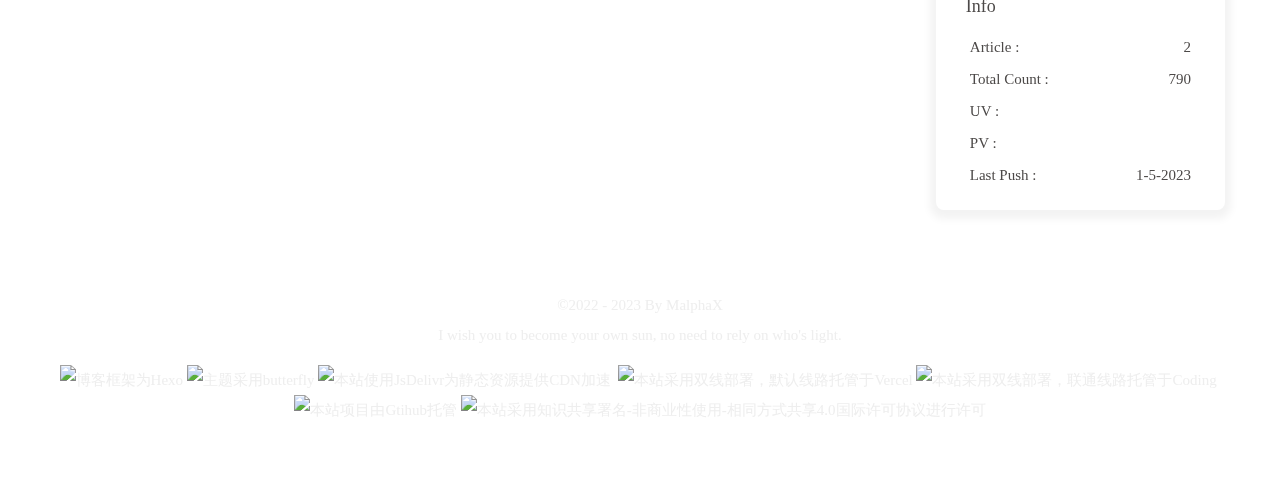
==== commit 16d6ba18: "Site updated: 2023-01-05 20:37:13" ====
--- a/index.html
+++ b/index.html
@@ -48,7 +48,7 @@
   isHome: true,
   isHighlightShrink: false,
   isToc: false,
-  postUpdate: '2022-12-24 21:54:43'
+  postUpdate: '2023-01-05 20:37:11'
 }</script><noscript><style type="text/css">
   #nav {
     opacity: 1
@@ -153,19 +153,19 @@
 if (false) {
   document.addEventListener('pjax:send', () => { preloader.initLoading() })
   document.addEventListener('pjax:complete', () => { preloader.endLoading() })
-}</script><div id="web_bg"></div><div id="sidebar"><div id="menu-mask"></div><div id="sidebar-menus"><div class="avatar-img is-center"><img src="https://cdn.luogu.com.cn/upload/image_hosting/41suf00j.png" onerror="onerror=null;src='/img/friend_404.gif'" alt="avatar"/></div><div class="sidebar-site-data site-data is-center"><a href="/archives/"><div class="headline">Articles</div><div class="length-num">2</div></a><a href="/tags/"><div class="headline">Tags</div><div class="length-num">0</div></a><a href="/categories/"><div class="headline">Categories</div><div class="length-num">0</div></a></div><hr/><div class="menus_items"><div class="menus_item"><a class="site-page" href="/"><i class="fa-fw fas fa-home"></i><span> 首页</span></a></div><div class="menus_item"><a class="site-page" href="/archives/"><i class="fa-fw fas fa-archive"></i><span> 归档</span></a></div><div class="menus_item"><a class="site-page" href="/tags/"><i class="fa-fw fas fa-tags"></i><span> 标签</span></a></div><div class="menus_item"><a class="site-page" href="/categories/"><i class="fa-fw fas fa-folder-open"></i><span> 分类</span></a></div><div class="menus_item"><a class="site-page group" href="javascript:void(0);"><i class="fa-fw fas fa-list"></i><span> 列表</span><i class="fas fa-chevron-down"></i></a><ul class="menus_item_child"><li><a class="site-page child" href="/music/"><i class="fa-fw fas fa-music"></i><span> 音乐</span></a></li><li><a class="site-page child" href="/movies/"><i class="fa-fw fas fa-video"></i><span> 电影</span></a></li></ul></div><div class="menus_item"><a class="site-page" href="/link/"><i class="fa-fw fas fa-link"></i><span> 友链</span></a></div><div class="menus_item"><a class="site-page" href="/about/"><i class="fa-fw fas fa-heart"></i><span> 关于</span></a></div></div></div></div><div class="page" id="body-wrap"><header class="full_page" id="page-header"><nav id="nav"><span id="blog_name"><a id="site-name" href="/">MalphaXの博客</a></span><div id="menus"><div id="search-button"><a class="site-page social-icon search"><i class="fas fa-search fa-fw"></i><span> Search</span></a></div><div class="menus_items"><div class="menus_item"><a class="site-page" href="/"><i class="fa-fw fas fa-home"></i><span> 首页</span></a></div><div class="menus_item"><a class="site-page" href="/archives/"><i class="fa-fw fas fa-archive"></i><span> 归档</span></a></div><div class="menus_item"><a class="site-page" href="/tags/"><i class="fa-fw fas fa-tags"></i><span> 标签</span></a></div><div class="menus_item"><a class="site-page" href="/categories/"><i class="fa-fw fas fa-folder-open"></i><span> 分类</span></a></div><div class="menus_item"><a class="site-page group" href="javascript:void(0);"><i class="fa-fw fas fa-list"></i><span> 列表</span><i class="fas fa-chevron-down"></i></a><ul class="menus_item_child"><li><a class="site-page child" href="/music/"><i class="fa-fw fas fa-music"></i><span> 音乐</span></a></li><li><a class="site-page child" href="/movies/"><i class="fa-fw fas fa-video"></i><span> 电影</span></a></li></ul></div><div class="menus_item"><a class="site-page" href="/link/"><i class="fa-fw fas fa-link"></i><span> 友链</span></a></div><div class="menus_item"><a class="site-page" href="/about/"><i class="fa-fw fas fa-heart"></i><span> 关于</span></a></div></div><div id="toggle-menu"><a class="site-page"><i class="fas fa-bars fa-fw"></i></a></div></div></nav><div id="site-info"><h1 id="site-title">MalphaXの博客</h1><div id="site-subtitle"><span id="subtitle"></span></div><div id="site_social_icons"><a class="social-icon" href="https://github.com/Malpha-X" target="_blank" title="Github"><i class="fab fa-github"></i></a><a class="social-icon" href="mailto:3319635150@qq.com" target="_blank" title="Email"><i class="fas fa-envelope"></i></a></div></div><div id="scroll-down"><i class="fas fa-angle-down scroll-down-effects"></i></div></header><main class="layout" id="content-inner"><div class="recent-posts" id="recent-posts"><div class="recent-post-item"><div class="post_cover left"><a href="/2022/12/24/2022-12-24-Hexo%E7%9A%84Butterfly%E4%B8%BB%E9%A2%98%E9%85%8D%E7%BD%AE/" title="Hexo的Butterfly主题配置（持续更新）"><img class="post_bg" src="https://imgbed.link/file/13257" onerror="this.onerror=null;this.src='/img/404.jpg'" alt="Hexo的Butterfly主题配置（持续更新）"></a></div><div class="recent-post-info"><a class="article-title" href="/2022/12/24/2022-12-24-Hexo%E7%9A%84Butterfly%E4%B8%BB%E9%A2%98%E9%85%8D%E7%BD%AE/" title="Hexo的Butterfly主题配置（持续更新）">Hexo的Butterfly主题配置（持续更新）</a><div class="article-meta-wrap"><span class="post-meta-date"><i class="far fa-calendar-alt"></i><span class="article-meta-label">Created</span><time datetime="2022-12-24T13:53:00.000Z" title="Created 2022-12-24 21:53:00">2022-12-24</time></span></div><div class="content">在Hexo使用butterfly主题时，会在_config.butterfly.yml文件里看到许多不同的选项。在此，我制作了一个帮助文档来帮助大家更好地设置自己的博客
+}</script><div id="web_bg"></div><div id="sidebar"><div id="menu-mask"></div><div id="sidebar-menus"><div class="avatar-img is-center"><img src="https://cdn.luogu.com.cn/upload/image_hosting/41suf00j.png" onerror="onerror=null;src='/img/friend_404.gif'" alt="avatar"/></div><div class="sidebar-site-data site-data is-center"><a href="/archives/"><div class="headline">Articles</div><div class="length-num">2</div></a><a href="/tags/"><div class="headline">Tags</div><div class="length-num">0</div></a><a href="/categories/"><div class="headline">Categories</div><div class="length-num">0</div></a></div><hr/><div class="menus_items"><div class="menus_item"><a class="site-page" href="/"><i class="fa-fw fas fa-home"></i><span> 首页</span></a></div><div class="menus_item"><a class="site-page" href="/archives/"><i class="fa-fw fas fa-archive"></i><span> 归档</span></a></div><div class="menus_item"><a class="site-page" href="/tags/"><i class="fa-fw fas fa-tags"></i><span> 标签</span></a></div><div class="menus_item"><a class="site-page" href="/categories/"><i class="fa-fw fas fa-folder-open"></i><span> 分类</span></a></div><div class="menus_item"><a class="site-page group" href="javascript:void(0);"><i class="fa-fw fas fa-list"></i><span> 列表</span><i class="fas fa-chevron-down"></i></a><ul class="menus_item_child"><li><a class="site-page child" href="/music/"><i class="fa-fw fas fa-music"></i><span> 音乐</span></a></li><li><a class="site-page child" href="/movies/"><i class="fa-fw fas fa-video"></i><span> 电影</span></a></li></ul></div><div class="menus_item"><a class="site-page" href="/link/"><i class="fa-fw fas fa-link"></i><span> 友链</span></a></div><div class="menus_item"><a class="site-page" href="/about/"><i class="fa-fw fas fa-heart"></i><span> 关于</span></a></div></div></div></div><div class="page" id="body-wrap"><header class="full_page" id="page-header"><nav id="nav"><span id="blog_name"><a id="site-name" href="/">MalphaXの博客</a></span><div id="menus"><div id="search-button"><a class="site-page social-icon search"><i class="fas fa-search fa-fw"></i><span> Search</span></a></div><div class="menus_items"><div class="menus_item"><a class="site-page" href="/"><i class="fa-fw fas fa-home"></i><span> 首页</span></a></div><div class="menus_item"><a class="site-page" href="/archives/"><i class="fa-fw fas fa-archive"></i><span> 归档</span></a></div><div class="menus_item"><a class="site-page" href="/tags/"><i class="fa-fw fas fa-tags"></i><span> 标签</span></a></div><div class="menus_item"><a class="site-page" href="/categories/"><i class="fa-fw fas fa-folder-open"></i><span> 分类</span></a></div><div class="menus_item"><a class="site-page group" href="javascript:void(0);"><i class="fa-fw fas fa-list"></i><span> 列表</span><i class="fas fa-chevron-down"></i></a><ul class="menus_item_child"><li><a class="site-page child" href="/music/"><i class="fa-fw fas fa-music"></i><span> 音乐</span></a></li><li><a class="site-page child" href="/movies/"><i class="fa-fw fas fa-video"></i><span> 电影</span></a></li></ul></div><div class="menus_item"><a class="site-page" href="/link/"><i class="fa-fw fas fa-link"></i><span> 友链</span></a></div><div class="menus_item"><a class="site-page" href="/about/"><i class="fa-fw fas fa-heart"></i><span> 关于</span></a></div></div><div id="toggle-menu"><a class="site-page"><i class="fas fa-bars fa-fw"></i></a></div></div></nav><div id="site-info"><h1 id="site-title">MalphaXの博客</h1><div id="site-subtitle"><span id="subtitle"></span></div><div id="site_social_icons"><a class="social-icon" href="https://github.com/Malpha-X" target="_blank" title="Github"><i class="fab fa-github"></i></a><a class="social-icon" href="mailto:3319635150@qq.com" target="_blank" title="Email"><i class="fas fa-envelope"></i></a></div></div><div id="scroll-down"><i class="fas fa-angle-down scroll-down-effects"></i></div></header><main class="layout" id="content-inner"><div class="recent-posts" id="recent-posts"><div class="recent-post-item"><div class="post_cover left"><a href="/2022/12/24/2022-12-24-Hexo%E7%9A%84Butterfly%E4%B8%BB%E9%A2%98%E9%85%8D%E7%BD%AE/" title="Hexo的Butterfly主题配置（持续更新）"><img class="post_bg" src="/img/bg2.png" onerror="this.onerror=null;this.src='/img/404.jpg'" alt="Hexo的Butterfly主题配置（持续更新）"></a></div><div class="recent-post-info"><a class="article-title" href="/2022/12/24/2022-12-24-Hexo%E7%9A%84Butterfly%E4%B8%BB%E9%A2%98%E9%85%8D%E7%BD%AE/" title="Hexo的Butterfly主题配置（持续更新）">Hexo的Butterfly主题配置（持续更新）</a><div class="article-meta-wrap"><span class="post-meta-date"><i class="far fa-calendar-alt"></i><span class="article-meta-label">Created</span><time datetime="2022-12-24T13:53:00.000Z" title="Created 2022-12-24 21:53:00">2022-12-24</time></span></div><div class="content">在Hexo使用butterfly主题时，会在_config.butterfly.yml文件里看到许多不同的选项。在此，我制作了一个帮助文档来帮助大家更好地设置自己的博客
 本文档持续更新
 建立博客可以参照Fomalhaut大佬的Hexo博客搭建基础教程进行搭建（无需服务器只要一个1块钱首年的域名即可）
 menu:菜单栏删除注释可以展示各个标签页，可以自命名，在list一栏下可以自定义分支。在这里拿出我的供大家参考。
 12345678910menu:  首页: / || fas fa-home  归档: /archives/ || fas fa-archive  标签: /tags/ || fas fa-tags  分类: /categories/ || fas fa-folder-open  列表||fas fa-list:    音乐: /music/ || fas fa-music    电影: /movies/ || fas fa-video  友链: /link/ || fas fa-link  关于: /about/ || fas fa-heart
 
-Code Blocks：代 ...</div></div></div><div class="recent-post-item"><div class="post_cover right"><a href="/2022/12/22/2022-12-22-%E5%8D%9A%E5%AE%A2%E8%90%A5%E4%B8%9A%E5%95%A6/" title="博客营业啦"><img class="post_bg" src="https://imgbed.link/file/13253" onerror="this.onerror=null;this.src='/img/404.jpg'" alt="博客营业啦"></a></div><div class="recent-post-info"><a class="article-title" href="/2022/12/22/2022-12-22-%E5%8D%9A%E5%AE%A2%E8%90%A5%E4%B8%9A%E5%95%A6/" title="博客营业啦">博客营业啦</a><div class="article-meta-wrap"><span class="post-meta-date"><i class="far fa-calendar-alt"></i><span class="article-meta-label">Created</span><time datetime="2022-12-22T10:07:00.000Z" title="Created 2022-12-22 18:07:00">2022-12-22</time></span></div><div class="content">经过努力，此博客于2022-12-22日建成并运营以后一些IT向和个人向的东西会在此发布
+Code Blocks：代 ...</div></div></div><div class="recent-post-item"><div class="post_cover right"><a href="/2022/12/22/2022-12-22-%E5%8D%9A%E5%AE%A2%E8%90%A5%E4%B8%9A%E5%95%A6/" title="博客营业啦"><img class="post_bg" src="/img/bg5.png" onerror="this.onerror=null;this.src='/img/404.jpg'" alt="博客营业啦"></a></div><div class="recent-post-info"><a class="article-title" href="/2022/12/22/2022-12-22-%E5%8D%9A%E5%AE%A2%E8%90%A5%E4%B8%9A%E5%95%A6/" title="博客营业啦">博客营业啦</a><div class="article-meta-wrap"><span class="post-meta-date"><i class="far fa-calendar-alt"></i><span class="article-meta-label">Created</span><time datetime="2022-12-22T10:07:00.000Z" title="Created 2022-12-22 18:07:00">2022-12-22</time></span></div><div class="content">经过努力，此博客于2022-12-22日建成并运营以后一些IT向和个人向的东西会在此发布
 包括：
 编程相关、极客笔记、软件网站分享、技术教程
 开发相关（可能吧）
 这里也会发布个人的动态、诗作、牢骚等
 希望大家多多支持🍉
-</div></div></div><nav id="pagination"><div class="pagination"><span class="page-number current">1</span></div></nav></div><div class="aside-content" id="aside-content"><div class="card-widget card-info"><div class="is-center"><div class="avatar-img"><img src="https://cdn.luogu.com.cn/upload/image_hosting/41suf00j.png" onerror="this.onerror=null;this.src='/img/friend_404.gif'" alt="avatar"/></div><div class="author-info__name">MalphaX</div><div class="author-info__description"></div></div><div class="card-info-data site-data is-center"><a href="/archives/"><div class="headline">Articles</div><div class="length-num">2</div></a><a href="/tags/"><div class="headline">Tags</div><div class="length-num">0</div></a><a href="/categories/"><div class="headline">Categories</div><div class="length-num">0</div></a></div><a id="card-info-btn" target="_blank" rel="noopener" href="https://github.com/Malpha-X"><i></i><span>🛴前往小家...</span></a><div class="card-info-social-icons is-center"><a class="social-icon" href="https://github.com/Malpha-X" target="_blank" title="Github"><i class="fab fa-github"></i></a><a class="social-icon" href="mailto:3319635150@qq.com" target="_blank" title="Email"><i class="fas fa-envelope"></i></a></div></div><div class="sticky_layout"><div class="card-widget card-recent-post"><div class="item-headline"><i class="fas fa-history"></i><span>Recent Post</span></div><div class="aside-list"><div class="aside-list-item"><a class="thumbnail" href="/2022/12/24/2022-12-24-Hexo%E7%9A%84Butterfly%E4%B8%BB%E9%A2%98%E9%85%8D%E7%BD%AE/" title="Hexo的Butterfly主题配置（持续更新）"><img src="https://imgbed.link/file/13257" onerror="this.onerror=null;this.src='/img/404.jpg'" alt="Hexo的Butterfly主题配置（持续更新）"/></a><div class="content"><a class="title" href="/2022/12/24/2022-12-24-Hexo%E7%9A%84Butterfly%E4%B8%BB%E9%A2%98%E9%85%8D%E7%BD%AE/" title="Hexo的Butterfly主题配置（持续更新）">Hexo的Butterfly主题配置（持续更新）</a><time datetime="2022-12-24T13:53:00.000Z" title="Created 2022-12-24 21:53:00">2022-12-24</time></div></div><div class="aside-list-item"><a class="thumbnail" href="/2022/12/22/2022-12-22-%E5%8D%9A%E5%AE%A2%E8%90%A5%E4%B8%9A%E5%95%A6/" title="博客营业啦"><img src="https://imgbed.link/file/13253" onerror="this.onerror=null;this.src='/img/404.jpg'" alt="博客营业啦"/></a><div class="content"><a class="title" href="/2022/12/22/2022-12-22-%E5%8D%9A%E5%AE%A2%E8%90%A5%E4%B8%9A%E5%95%A6/" title="博客营业啦">博客营业啦</a><time datetime="2022-12-22T10:07:00.000Z" title="Created 2022-12-22 18:07:00">2022-12-22</time></div></div></div></div><div class="card-widget card-webinfo"><div class="item-headline"><i class="fas fa-chart-line"></i><span>Info</span></div><div class="webinfo"><div class="webinfo-item"><div class="item-name">Article :</div><div class="item-count">2</div></div><div class="webinfo-item"><div class="item-name">Total Count :</div><div class="item-count">790</div></div><div class="webinfo-item"><div class="item-name">UV :</div><div class="item-count" id="busuanzi_value_site_uv"><i class="fa-solid fa-spinner fa-spin"></i></div></div><div class="webinfo-item"><div class="item-name">PV :</div><div class="item-count" id="busuanzi_value_site_pv"><i class="fa-solid fa-spinner fa-spin"></i></div></div><div class="webinfo-item"><div class="item-name">Last Push :</div><div class="item-count" id="last-push-date" data-lastPushDate="2022-12-24T13:54:43.269Z"><i class="fa-solid fa-spinner fa-spin"></i></div></div></div></div></div></div></main><footer id="footer"><div id="footer-wrap"><div class="copyright">&copy;2022 By MalphaX</div><div class="footer_custom_text">I wish you to become your own sun, no need to rely on who's light.<p><a target="_blank" href="https://hexo.io/"><img src="https://img.shields.io/badge/Frame-Hexo-blue?style=flat&logo=hexo" title="博客框架为Hexo"></a>&nbsp;<a target="_blank" href="https://butterfly.js.org/"><img src="https://img.shields.io/badge/Theme-Butterfly-6513df?style=flat&logo=bitdefender" title="主题采用butterfly"></a>&nbsp;<a target="_blank" href="https://www.jsdelivr.com/"><img src="https://img.shields.io/badge/CDN-jsDelivr-orange?style=flat&logo=jsDelivr" title="本站使用JsDelivr为静态资源提供CDN加速"></a> &nbsp;<a target="_blank" href="https://vercel.com/ "><img src="https://img.shields.io/badge/Hosted-Vervel-brightgreen?style=flat&logo=Vercel" title="本站采用双线部署，默认线路托管于Vercel"></a>&nbsp;<a target="_blank" href="https://vercel.com/ "><img src="https://img.shields.io/badge/Hosted-Coding-0cedbe?style=flat&logo=Codio" title="本站采用双线部署，联通线路托管于Coding"></a>&nbsp;<a target="_blank" href="https://github.com/"><img src="https://img.shields.io/badge/Source-Github-d021d6?style=flat&logo=GitHub" title="本站项目由Gtihub托管"></a>&nbsp;<a target="_blank" href="http://creativecommons.org/licenses/by-nc-sa/4.0/"><img src="https://img.shields.io/badge/Copyright-BY--NC--SA%204.0-d42328?style=flat&logo=Claris" title="本站采用知识共享署名-非商业性使用-相同方式共享4.0国际许可协议进行许可"></a></p></div></div></footer></div><div id="rightside"><div id="rightside-config-hide"><button id="translateLink" type="button" title="Toggle Between Traditional Chinese And Simplified Chinese">繁</button><button id="darkmode" type="button" title="Toggle Between Light And Dark Mode"><i class="fas fa-adjust"></i></button><button id="hide-aside-btn" type="button" title="Toggle between single-column and double-column"><i class="fas fa-arrows-alt-h"></i></button></div><div id="rightside-config-show"><button id="rightside_config" type="button" title="Setting"><i class="fas fa-cog fa-spin"></i></button><button id="go-up" type="button" title="Back To Top"><i class="fas fa-arrow-up"></i></button></div></div><div id="local-search"><div class="search-dialog"><nav class="search-nav"><span class="search-dialog-title">Search</span><span id="loading-status"></span><button class="search-close-button"><i class="fas fa-times"></i></button></nav><div class="is-center" id="loading-database"><i class="fas fa-spinner fa-pulse"></i><span>  Loading the Database</span></div><div class="search-wrap"><div id="local-search-input"><div class="local-search-box"><input class="local-search-box--input" placeholder="Search for Posts" type="text"/></div></div><hr/><div id="local-search-results"></div></div></div><div id="search-mask"></div></div><div><script src="/js/utils.js"></script><script src="/js/main.js"></script><script src="/js/tw_cn.js"></script><script src="https://cdn.jsdelivr.net/npm/@fancyapps/ui/dist/fancybox.umd.min.js"></script><script src="/js/search/local-search.js"></script><div class="js-pjax"><script>function subtitleType () {
+</div></div></div><nav id="pagination"><div class="pagination"><span class="page-number current">1</span></div></nav></div><div class="aside-content" id="aside-content"><div class="card-widget card-info"><div class="is-center"><div class="avatar-img"><img src="https://cdn.luogu.com.cn/upload/image_hosting/41suf00j.png" onerror="this.onerror=null;this.src='/img/friend_404.gif'" alt="avatar"/></div><div class="author-info__name">MalphaX</div><div class="author-info__description"></div></div><div class="card-info-data site-data is-center"><a href="/archives/"><div class="headline">Articles</div><div class="length-num">2</div></a><a href="/tags/"><div class="headline">Tags</div><div class="length-num">0</div></a><a href="/categories/"><div class="headline">Categories</div><div class="length-num">0</div></a></div><a id="card-info-btn" target="_blank" rel="noopener" href="https://github.com/Malpha-X"><i></i><span>🛴前往小家...</span></a><div class="card-info-social-icons is-center"><a class="social-icon" href="https://github.com/Malpha-X" target="_blank" title="Github"><i class="fab fa-github"></i></a><a class="social-icon" href="mailto:3319635150@qq.com" target="_blank" title="Email"><i class="fas fa-envelope"></i></a></div></div><div class="sticky_layout"><div class="card-widget card-recent-post"><div class="item-headline"><i class="fas fa-history"></i><span>Recent Post</span></div><div class="aside-list"><div class="aside-list-item"><a class="thumbnail" href="/2022/12/24/2022-12-24-Hexo%E7%9A%84Butterfly%E4%B8%BB%E9%A2%98%E9%85%8D%E7%BD%AE/" title="Hexo的Butterfly主题配置（持续更新）"><img src="/img/bg2.png" onerror="this.onerror=null;this.src='/img/404.jpg'" alt="Hexo的Butterfly主题配置（持续更新）"/></a><div class="content"><a class="title" href="/2022/12/24/2022-12-24-Hexo%E7%9A%84Butterfly%E4%B8%BB%E9%A2%98%E9%85%8D%E7%BD%AE/" title="Hexo的Butterfly主题配置（持续更新）">Hexo的Butterfly主题配置（持续更新）</a><time datetime="2022-12-24T13:53:00.000Z" title="Created 2022-12-24 21:53:00">2022-12-24</time></div></div><div class="aside-list-item"><a class="thumbnail" href="/2022/12/22/2022-12-22-%E5%8D%9A%E5%AE%A2%E8%90%A5%E4%B8%9A%E5%95%A6/" title="博客营业啦"><img src="/img/bg5.png" onerror="this.onerror=null;this.src='/img/404.jpg'" alt="博客营业啦"/></a><div class="content"><a class="title" href="/2022/12/22/2022-12-22-%E5%8D%9A%E5%AE%A2%E8%90%A5%E4%B8%9A%E5%95%A6/" title="博客营业啦">博客营业啦</a><time datetime="2022-12-22T10:07:00.000Z" title="Created 2022-12-22 18:07:00">2022-12-22</time></div></div></div></div><div class="card-widget card-webinfo"><div class="item-headline"><i class="fas fa-chart-line"></i><span>Info</span></div><div class="webinfo"><div class="webinfo-item"><div class="item-name">Article :</div><div class="item-count">2</div></div><div class="webinfo-item"><div class="item-name">Total Count :</div><div class="item-count">790</div></div><div class="webinfo-item"><div class="item-name">UV :</div><div class="item-count" id="busuanzi_value_site_uv"><i class="fa-solid fa-spinner fa-spin"></i></div></div><div class="webinfo-item"><div class="item-name">PV :</div><div class="item-count" id="busuanzi_value_site_pv"><i class="fa-solid fa-spinner fa-spin"></i></div></div><div class="webinfo-item"><div class="item-name">Last Push :</div><div class="item-count" id="last-push-date" data-lastPushDate="2023-01-05T12:37:11.893Z"><i class="fa-solid fa-spinner fa-spin"></i></div></div></div></div></div></div></main><footer id="footer"><div id="footer-wrap"><div class="copyright">&copy;2022 - 2023 By MalphaX</div><div class="footer_custom_text">I wish you to become your own sun, no need to rely on who's light.<p><a target="_blank" href="https://hexo.io/"><img src="https://img.shields.io/badge/Frame-Hexo-blue?style=flat&logo=hexo" title="博客框架为Hexo"></a>&nbsp;<a target="_blank" href="https://butterfly.js.org/"><img src="https://img.shields.io/badge/Theme-Butterfly-6513df?style=flat&logo=bitdefender" title="主题采用butterfly"></a>&nbsp;<a target="_blank" href="https://www.jsdelivr.com/"><img src="https://img.shields.io/badge/CDN-jsDelivr-orange?style=flat&logo=jsDelivr" title="本站使用JsDelivr为静态资源提供CDN加速"></a> &nbsp;<a target="_blank" href="https://vercel.com/ "><img src="https://img.shields.io/badge/Hosted-Vervel-brightgreen?style=flat&logo=Vercel" title="本站采用双线部署，默认线路托管于Vercel"></a>&nbsp;<a target="_blank" href="https://vercel.com/ "><img src="https://img.shields.io/badge/Hosted-Coding-0cedbe?style=flat&logo=Codio" title="本站采用双线部署，联通线路托管于Coding"></a>&nbsp;<a target="_blank" href="https://github.com/"><img src="https://img.shields.io/badge/Source-Github-d021d6?style=flat&logo=GitHub" title="本站项目由Gtihub托管"></a>&nbsp;<a target="_blank" href="http://creativecommons.org/licenses/by-nc-sa/4.0/"><img src="https://img.shields.io/badge/Copyright-BY--NC--SA%204.0-d42328?style=flat&logo=Claris" title="本站采用知识共享署名-非商业性使用-相同方式共享4.0国际许可协议进行许可"></a></p></div></div></footer></div><div id="rightside"><div id="rightside-config-hide"><button id="translateLink" type="button" title="Toggle Between Traditional Chinese And Simplified Chinese">繁</button><button id="darkmode" type="button" title="Toggle Between Light And Dark Mode"><i class="fas fa-adjust"></i></button><button id="hide-aside-btn" type="button" title="Toggle between single-column and double-column"><i class="fas fa-arrows-alt-h"></i></button></div><div id="rightside-config-show"><button id="rightside_config" type="button" title="Setting"><i class="fas fa-cog fa-spin"></i></button><button id="go-up" type="button" title="Back To Top"><i class="fas fa-arrow-up"></i></button></div></div><div id="local-search"><div class="search-dialog"><nav class="search-nav"><span class="search-dialog-title">Search</span><span id="loading-status"></span><button class="search-close-button"><i class="fas fa-times"></i></button></nav><div class="is-center" id="loading-database"><i class="fas fa-spinner fa-pulse"></i><span>  Loading the Database</span></div><div class="search-wrap"><div id="local-search-input"><div class="local-search-box"><input class="local-search-box--input" placeholder="Search for Posts" type="text"/></div></div><hr/><div id="local-search-results"></div></div></div><div id="search-mask"></div></div><div><script src="/js/utils.js"></script><script src="/js/main.js"></script><script src="/js/tw_cn.js"></script><script src="https://cdn.jsdelivr.net/npm/@fancyapps/ui/dist/fancybox.umd.min.js"></script><script src="/js/search/local-search.js"></script><div class="js-pjax"><script>function subtitleType () {
   if (true) { 
     window.typed = new Typed("#subtitle", {
       strings: ["逐寰宇，远赴星辰大海"],
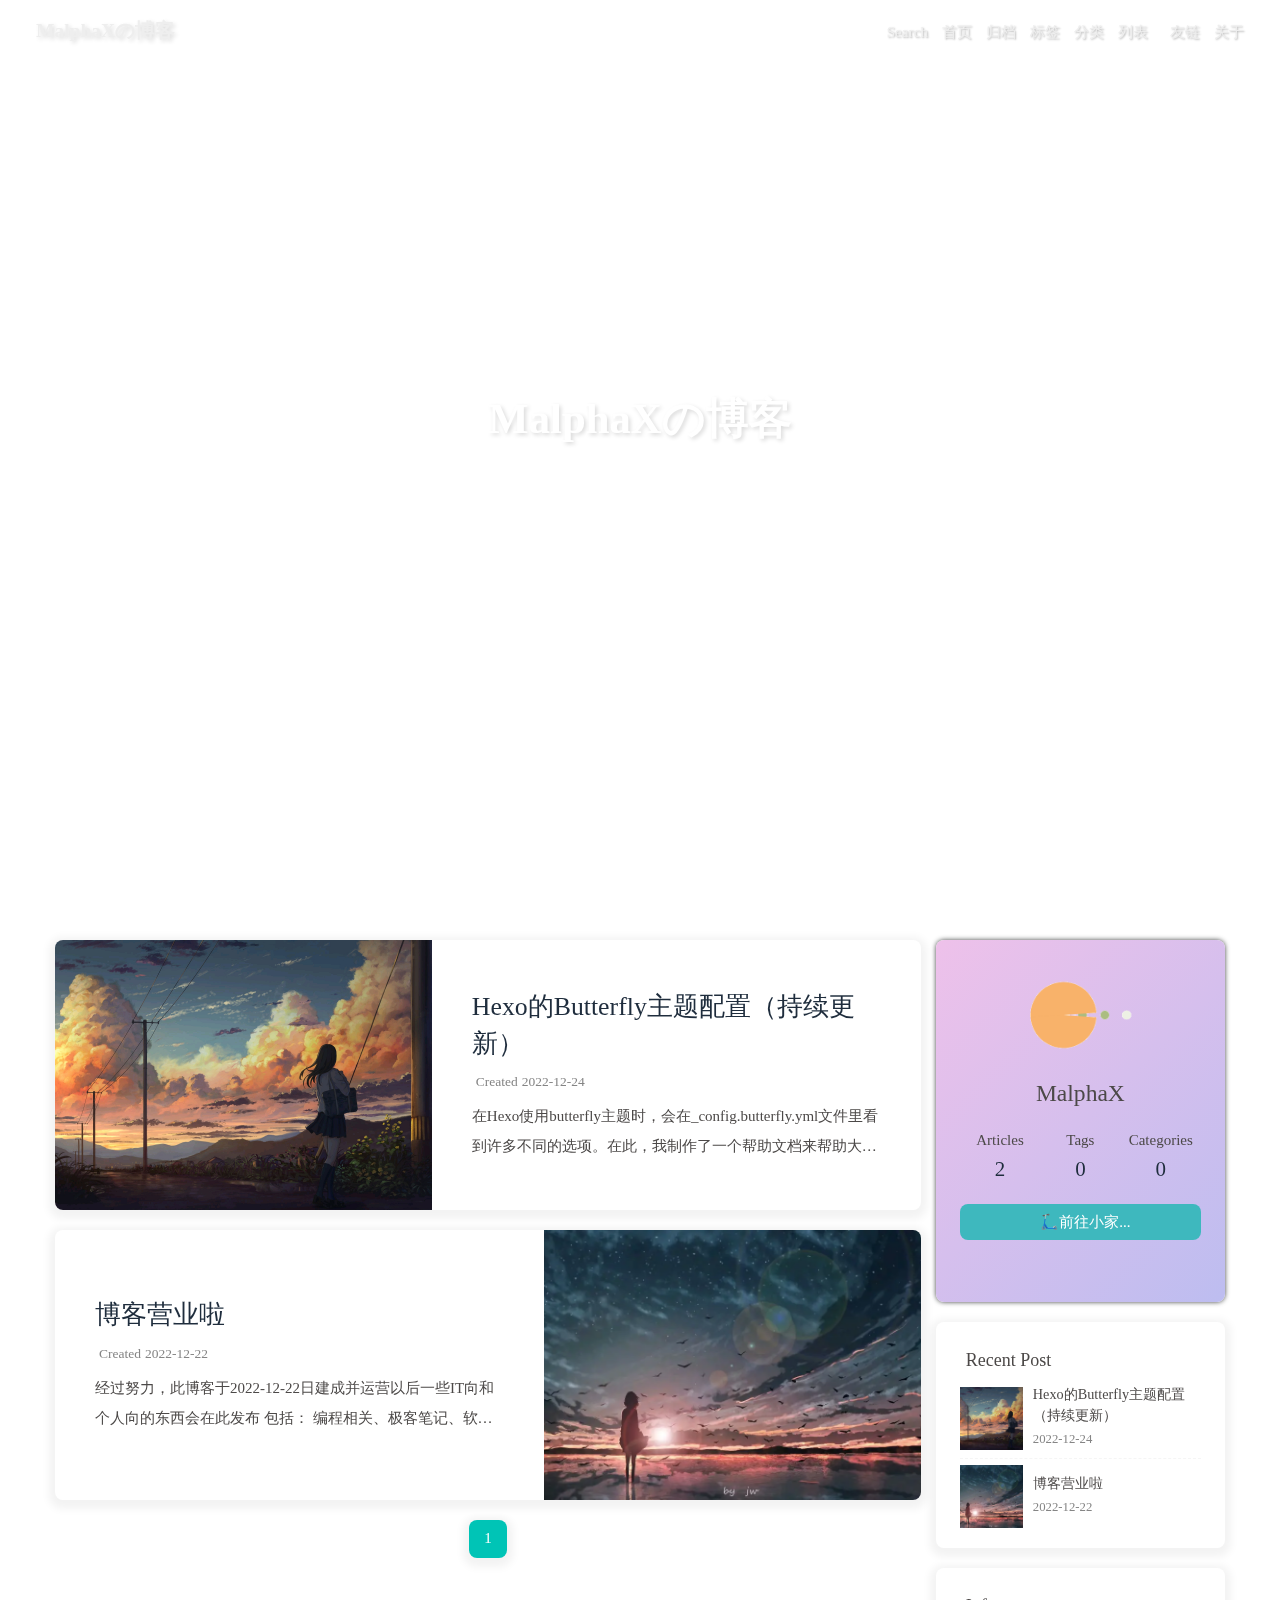
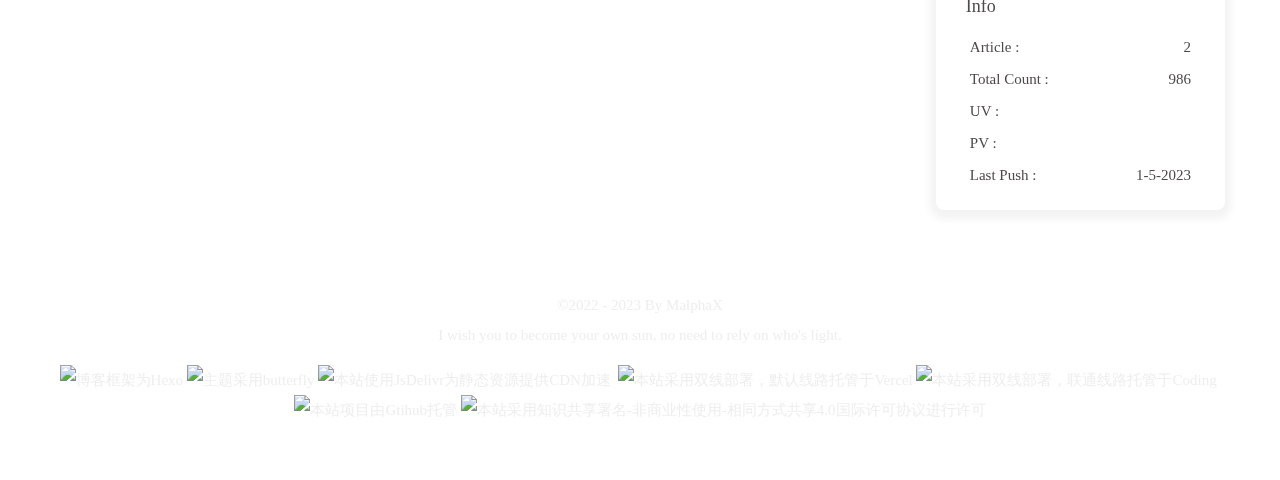
==== commit 1633c061: "Site updated: 2023-01-05 20:54:49" ====
--- a/index.html
+++ b/index.html
@@ -48,7 +48,7 @@
   isHome: true,
   isHighlightShrink: false,
   isToc: false,
-  postUpdate: '2023-01-05 20:37:11'
+  postUpdate: '2023-01-05 20:54:47'
 }</script><noscript><style type="text/css">
   #nav {
     opacity: 1
@@ -153,19 +153,21 @@
 if (false) {
   document.addEventListener('pjax:send', () => { preloader.initLoading() })
   document.addEventListener('pjax:complete', () => { preloader.endLoading() })
-}</script><div id="web_bg"></div><div id="sidebar"><div id="menu-mask"></div><div id="sidebar-menus"><div class="avatar-img is-center"><img src="https://cdn.luogu.com.cn/upload/image_hosting/41suf00j.png" onerror="onerror=null;src='/img/friend_404.gif'" alt="avatar"/></div><div class="sidebar-site-data site-data is-center"><a href="/archives/"><div class="headline">Articles</div><div class="length-num">2</div></a><a href="/tags/"><div class="headline">Tags</div><div class="length-num">0</div></a><a href="/categories/"><div class="headline">Categories</div><div class="length-num">0</div></a></div><hr/><div class="menus_items"><div class="menus_item"><a class="site-page" href="/"><i class="fa-fw fas fa-home"></i><span> 首页</span></a></div><div class="menus_item"><a class="site-page" href="/archives/"><i class="fa-fw fas fa-archive"></i><span> 归档</span></a></div><div class="menus_item"><a class="site-page" href="/tags/"><i class="fa-fw fas fa-tags"></i><span> 标签</span></a></div><div class="menus_item"><a class="site-page" href="/categories/"><i class="fa-fw fas fa-folder-open"></i><span> 分类</span></a></div><div class="menus_item"><a class="site-page group" href="javascript:void(0);"><i class="fa-fw fas fa-list"></i><span> 列表</span><i class="fas fa-chevron-down"></i></a><ul class="menus_item_child"><li><a class="site-page child" href="/music/"><i class="fa-fw fas fa-music"></i><span> 音乐</span></a></li><li><a class="site-page child" href="/movies/"><i class="fa-fw fas fa-video"></i><span> 电影</span></a></li></ul></div><div class="menus_item"><a class="site-page" href="/link/"><i class="fa-fw fas fa-link"></i><span> 友链</span></a></div><div class="menus_item"><a class="site-page" href="/about/"><i class="fa-fw fas fa-heart"></i><span> 关于</span></a></div></div></div></div><div class="page" id="body-wrap"><header class="full_page" id="page-header"><nav id="nav"><span id="blog_name"><a id="site-name" href="/">MalphaXの博客</a></span><div id="menus"><div id="search-button"><a class="site-page social-icon search"><i class="fas fa-search fa-fw"></i><span> Search</span></a></div><div class="menus_items"><div class="menus_item"><a class="site-page" href="/"><i class="fa-fw fas fa-home"></i><span> 首页</span></a></div><div class="menus_item"><a class="site-page" href="/archives/"><i class="fa-fw fas fa-archive"></i><span> 归档</span></a></div><div class="menus_item"><a class="site-page" href="/tags/"><i class="fa-fw fas fa-tags"></i><span> 标签</span></a></div><div class="menus_item"><a class="site-page" href="/categories/"><i class="fa-fw fas fa-folder-open"></i><span> 分类</span></a></div><div class="menus_item"><a class="site-page group" href="javascript:void(0);"><i class="fa-fw fas fa-list"></i><span> 列表</span><i class="fas fa-chevron-down"></i></a><ul class="menus_item_child"><li><a class="site-page child" href="/music/"><i class="fa-fw fas fa-music"></i><span> 音乐</span></a></li><li><a class="site-page child" href="/movies/"><i class="fa-fw fas fa-video"></i><span> 电影</span></a></li></ul></div><div class="menus_item"><a class="site-page" href="/link/"><i class="fa-fw fas fa-link"></i><span> 友链</span></a></div><div class="menus_item"><a class="site-page" href="/about/"><i class="fa-fw fas fa-heart"></i><span> 关于</span></a></div></div><div id="toggle-menu"><a class="site-page"><i class="fas fa-bars fa-fw"></i></a></div></div></nav><div id="site-info"><h1 id="site-title">MalphaXの博客</h1><div id="site-subtitle"><span id="subtitle"></span></div><div id="site_social_icons"><a class="social-icon" href="https://github.com/Malpha-X" target="_blank" title="Github"><i class="fab fa-github"></i></a><a class="social-icon" href="mailto:3319635150@qq.com" target="_blank" title="Email"><i class="fas fa-envelope"></i></a></div></div><div id="scroll-down"><i class="fas fa-angle-down scroll-down-effects"></i></div></header><main class="layout" id="content-inner"><div class="recent-posts" id="recent-posts"><div class="recent-post-item"><div class="post_cover left"><a href="/2022/12/24/2022-12-24-Hexo%E7%9A%84Butterfly%E4%B8%BB%E9%A2%98%E9%85%8D%E7%BD%AE/" title="Hexo的Butterfly主题配置（持续更新）"><img class="post_bg" src="/img/bg2.png" onerror="this.onerror=null;this.src='/img/404.jpg'" alt="Hexo的Butterfly主题配置（持续更新）"></a></div><div class="recent-post-info"><a class="article-title" href="/2022/12/24/2022-12-24-Hexo%E7%9A%84Butterfly%E4%B8%BB%E9%A2%98%E9%85%8D%E7%BD%AE/" title="Hexo的Butterfly主题配置（持续更新）">Hexo的Butterfly主题配置（持续更新）</a><div class="article-meta-wrap"><span class="post-meta-date"><i class="far fa-calendar-alt"></i><span class="article-meta-label">Created</span><time datetime="2022-12-24T13:53:00.000Z" title="Created 2022-12-24 21:53:00">2022-12-24</time></span></div><div class="content">在Hexo使用butterfly主题时，会在_config.butterfly.yml文件里看到许多不同的选项。在此，我制作了一个帮助文档来帮助大家更好地设置自己的博客
+}</script><div id="web_bg"></div><div id="sidebar"><div id="menu-mask"></div><div id="sidebar-menus"><div class="avatar-img is-center"><img src="https://cdn.luogu.com.cn/upload/image_hosting/41suf00j.png" onerror="onerror=null;src='/img/friend_404.gif'" alt="avatar"/></div><div class="sidebar-site-data site-data is-center"><a href="/archives/"><div class="headline">Articles</div><div class="length-num">2</div></a><a href="/tags/"><div class="headline">Tags</div><div class="length-num">0</div></a><a href="/categories/"><div class="headline">Categories</div><div class="length-num">0</div></a></div><hr/><div class="menus_items"><div class="menus_item"><a class="site-page" href="/"><i class="fa-fw fas fa-home"></i><span> 首页</span></a></div><div class="menus_item"><a class="site-page" href="/archives/"><i class="fa-fw fas fa-archive"></i><span> 归档</span></a></div><div class="menus_item"><a class="site-page" href="/tags/"><i class="fa-fw fas fa-tags"></i><span> 标签</span></a></div><div class="menus_item"><a class="site-page" href="/categories/"><i class="fa-fw fas fa-folder-open"></i><span> 分类</span></a></div><div class="menus_item"><a class="site-page group" href="javascript:void(0);"><i class="fa-fw fas fa-list"></i><span> 列表</span><i class="fas fa-chevron-down"></i></a><ul class="menus_item_child"><li><a class="site-page child" href="/music/"><i class="fa-fw fas fa-music"></i><span> 音乐</span></a></li><li><a class="site-page child" href="/movies/"><i class="fa-fw fas fa-video"></i><span> 电影</span></a></li></ul></div><div class="menus_item"><a class="site-page" href="/link/"><i class="fa-fw fas fa-link"></i><span> 友链</span></a></div><div class="menus_item"><a class="site-page" href="/about/"><i class="fa-fw fas fa-heart"></i><span> 关于</span></a></div></div></div></div><div class="page" id="body-wrap"><header class="full_page" id="page-header"><nav id="nav"><span id="blog_name"><a id="site-name" href="/">MalphaXの博客</a></span><div id="menus"><div id="search-button"><a class="site-page social-icon search"><i class="fas fa-search fa-fw"></i><span> Search</span></a></div><div class="menus_items"><div class="menus_item"><a class="site-page" href="/"><i class="fa-fw fas fa-home"></i><span> 首页</span></a></div><div class="menus_item"><a class="site-page" href="/archives/"><i class="fa-fw fas fa-archive"></i><span> 归档</span></a></div><div class="menus_item"><a class="site-page" href="/tags/"><i class="fa-fw fas fa-tags"></i><span> 标签</span></a></div><div class="menus_item"><a class="site-page" href="/categories/"><i class="fa-fw fas fa-folder-open"></i><span> 分类</span></a></div><div class="menus_item"><a class="site-page group" href="javascript:void(0);"><i class="fa-fw fas fa-list"></i><span> 列表</span><i class="fas fa-chevron-down"></i></a><ul class="menus_item_child"><li><a class="site-page child" href="/music/"><i class="fa-fw fas fa-music"></i><span> 音乐</span></a></li><li><a class="site-page child" href="/movies/"><i class="fa-fw fas fa-video"></i><span> 电影</span></a></li></ul></div><div class="menus_item"><a class="site-page" href="/link/"><i class="fa-fw fas fa-link"></i><span> 友链</span></a></div><div class="menus_item"><a class="site-page" href="/about/"><i class="fa-fw fas fa-heart"></i><span> 关于</span></a></div></div><div id="toggle-menu"><a class="site-page"><i class="fas fa-bars fa-fw"></i></a></div></div></nav><div id="site-info"><h1 id="site-title">MalphaXの博客</h1><div id="site-subtitle"><span id="subtitle"></span></div><div id="site_social_icons"><a class="social-icon" href="https://github.com/Malpha-X" target="_blank" title="Github"><i class="fab fa-github"></i></a><a class="social-icon" href="mailto:3319635150@qq.com" target="_blank" title="Email"><i class="fas fa-envelope"></i></a></div></div><div id="scroll-down"><i class="fas fa-angle-down scroll-down-effects"></i></div></header><main class="layout" id="content-inner"><div class="recent-posts" id="recent-posts"><div class="recent-post-item"><div class="post_cover left"><a href="/2022/12/24/2022-12-24-Hexo%E7%9A%84Butterfly%E4%B8%BB%E9%A2%98%E9%85%8D%E7%BD%AE/" title="Hexo的Butterfly主题配置（持续更新）"><img class="post_bg" src="/img/bg1.png" onerror="this.onerror=null;this.src='/img/404.jpg'" alt="Hexo的Butterfly主题配置（持续更新）"></a></div><div class="recent-post-info"><a class="article-title" href="/2022/12/24/2022-12-24-Hexo%E7%9A%84Butterfly%E4%B8%BB%E9%A2%98%E9%85%8D%E7%BD%AE/" title="Hexo的Butterfly主题配置（持续更新）">Hexo的Butterfly主题配置（持续更新）</a><div class="article-meta-wrap"><span class="post-meta-date"><i class="far fa-calendar-alt"></i><span class="article-meta-label">Created</span><time datetime="2022-12-24T13:53:00.000Z" title="Created 2022-12-24 21:53:00">2022-12-24</time></span></div><div class="content">在Hexo使用butterfly主题时，会在_config.butterfly.yml文件里看到许多不同的选项。在此，我制作了一个帮助文档来帮助大家更好地设置自己的博客
 本文档持续更新
 建立博客可以参照Fomalhaut大佬的Hexo博客搭建基础教程进行搭建（无需服务器只要一个1块钱首年的域名即可）
+准备：相对路径的写法在博客中插入图片时，一般会用两种方法：
+第一种是直接插入网址。先准备一个图床（百度即可），上传所需要的图片，你就会得到一个网址。将这个网址写入你所需的地方，部署后就会出现图片。
+好处是简单易学，但是需要考虑图床跑路而链接失效的情况。所以，更加稳定的是第二种：相对路径的写法。
+该主题下的/source/img文件夹是用来存放本地图片的，将图片改一个正常的名字，后缀自定，以xxx.jpg为例。然后在所需的地方写入/source/img/xxx.jpg这个路径，重新部署后，效果相同。
 menu:菜单栏删除注释可以展示各个标签页，可以自命名，在list一栏下可以自定义分支。在这里拿出我的供大家参考。
-12345678910menu:  首页: / || fas fa-home  归档: /archives/ || fas fa-archive  标签: /tags/ || fas fa-tags  分类: /categories/ || fas fa-folder-open  列表||fas fa-list:    音乐: /music/ || fas fa-music    电影: /movies/ || fas fa-video  友链: /link/ || fas fa-link  关于: /about/ || fas fa-heart
-
-Code Blocks：代 ...</div></div></div><div class="recent-post-item"><div class="post_cover right"><a href="/2022/12/22/2022-12-22-%E5%8D%9A%E5%AE%A2%E8%90%A5%E4%B8%9A%E5%95%A6/" title="博客营业啦"><img class="post_bg" src="/img/bg5.png" onerror="this.onerror=null;this.src='/img/404.jpg'" alt="博客营业啦"></a></div><div class="recent-post-info"><a class="article-title" href="/2022/12/22/2022-12-22-%E5%8D%9A%E5%AE%A2%E8%90%A5%E4%B8%9A%E5%95%A6/" title="博客营业啦">博客营业啦</a><div class="article-meta-wrap"><span class="post-meta-date"><i class="far fa-calendar-alt"></i><span class="article-meta-label">Created</span><time datetime="2022-12-22T10:07:00.000Z" title="Created 2022-12-22 18:07:00">2022-12-22</time></span></div><div class="content">经过努力，此博客于2022-12-22日建成并运营以后一些IT向和个人向的东西会在此发布
+12345678910menu:  首页: / || fas fa-home  ...</div></div></div><div class="recent-post-item"><div class="post_cover right"><a href="/2022/12/22/2022-12-22-%E5%8D%9A%E5%AE%A2%E8%90%A5%E4%B8%9A%E5%95%A6/" title="博客营业啦"><img class="post_bg" src="/img/bg3.png" onerror="this.onerror=null;this.src='/img/404.jpg'" alt="博客营业啦"></a></div><div class="recent-post-info"><a class="article-title" href="/2022/12/22/2022-12-22-%E5%8D%9A%E5%AE%A2%E8%90%A5%E4%B8%9A%E5%95%A6/" title="博客营业啦">博客营业啦</a><div class="article-meta-wrap"><span class="post-meta-date"><i class="far fa-calendar-alt"></i><span class="article-meta-label">Created</span><time datetime="2022-12-22T10:07:00.000Z" title="Created 2022-12-22 18:07:00">2022-12-22</time></span></div><div class="content">经过努力，此博客于2022-12-22日建成并运营以后一些IT向和个人向的东西会在此发布
 包括：
 编程相关、极客笔记、软件网站分享、技术教程
 开发相关（可能吧）
 这里也会发布个人的动态、诗作、牢骚等
 希望大家多多支持🍉
-</div></div></div><nav id="pagination"><div class="pagination"><span class="page-number current">1</span></div></nav></div><div class="aside-content" id="aside-content"><div class="card-widget card-info"><div class="is-center"><div class="avatar-img"><img src="https://cdn.luogu.com.cn/upload/image_hosting/41suf00j.png" onerror="this.onerror=null;this.src='/img/friend_404.gif'" alt="avatar"/></div><div class="author-info__name">MalphaX</div><div class="author-info__description"></div></div><div class="card-info-data site-data is-center"><a href="/archives/"><div class="headline">Articles</div><div class="length-num">2</div></a><a href="/tags/"><div class="headline">Tags</div><div class="length-num">0</div></a><a href="/categories/"><div class="headline">Categories</div><div class="length-num">0</div></a></div><a id="card-info-btn" target="_blank" rel="noopener" href="https://github.com/Malpha-X"><i></i><span>🛴前往小家...</span></a><div class="card-info-social-icons is-center"><a class="social-icon" href="https://github.com/Malpha-X" target="_blank" title="Github"><i class="fab fa-github"></i></a><a class="social-icon" href="mailto:3319635150@qq.com" target="_blank" title="Email"><i class="fas fa-envelope"></i></a></div></div><div class="sticky_layout"><div class="card-widget card-recent-post"><div class="item-headline"><i class="fas fa-history"></i><span>Recent Post</span></div><div class="aside-list"><div class="aside-list-item"><a class="thumbnail" href="/2022/12/24/2022-12-24-Hexo%E7%9A%84Butterfly%E4%B8%BB%E9%A2%98%E9%85%8D%E7%BD%AE/" title="Hexo的Butterfly主题配置（持续更新）"><img src="/img/bg2.png" onerror="this.onerror=null;this.src='/img/404.jpg'" alt="Hexo的Butterfly主题配置（持续更新）"/></a><div class="content"><a class="title" href="/2022/12/24/2022-12-24-Hexo%E7%9A%84Butterfly%E4%B8%BB%E9%A2%98%E9%85%8D%E7%BD%AE/" title="Hexo的Butterfly主题配置（持续更新）">Hexo的Butterfly主题配置（持续更新）</a><time datetime="2022-12-24T13:53:00.000Z" title="Created 2022-12-24 21:53:00">2022-12-24</time></div></div><div class="aside-list-item"><a class="thumbnail" href="/2022/12/22/2022-12-22-%E5%8D%9A%E5%AE%A2%E8%90%A5%E4%B8%9A%E5%95%A6/" title="博客营业啦"><img src="/img/bg5.png" onerror="this.onerror=null;this.src='/img/404.jpg'" alt="博客营业啦"/></a><div class="content"><a class="title" href="/2022/12/22/2022-12-22-%E5%8D%9A%E5%AE%A2%E8%90%A5%E4%B8%9A%E5%95%A6/" title="博客营业啦">博客营业啦</a><time datetime="2022-12-22T10:07:00.000Z" title="Created 2022-12-22 18:07:00">2022-12-22</time></div></div></div></div><div class="card-widget card-webinfo"><div class="item-headline"><i class="fas fa-chart-line"></i><span>Info</span></div><div class="webinfo"><div class="webinfo-item"><div class="item-name">Article :</div><div class="item-count">2</div></div><div class="webinfo-item"><div class="item-name">Total Count :</div><div class="item-count">790</div></div><div class="webinfo-item"><div class="item-name">UV :</div><div class="item-count" id="busuanzi_value_site_uv"><i class="fa-solid fa-spinner fa-spin"></i></div></div><div class="webinfo-item"><div class="item-name">PV :</div><div class="item-count" id="busuanzi_value_site_pv"><i class="fa-solid fa-spinner fa-spin"></i></div></div><div class="webinfo-item"><div class="item-name">Last Push :</div><div class="item-count" id="last-push-date" data-lastPushDate="2023-01-05T12:37:11.893Z"><i class="fa-solid fa-spinner fa-spin"></i></div></div></div></div></div></div></main><footer id="footer"><div id="footer-wrap"><div class="copyright">&copy;2022 - 2023 By MalphaX</div><div class="footer_custom_text">I wish you to become your own sun, no need to rely on who's light.<p><a target="_blank" href="https://hexo.io/"><img src="https://img.shields.io/badge/Frame-Hexo-blue?style=flat&logo=hexo" title="博客框架为Hexo"></a>&nbsp;<a target="_blank" href="https://butterfly.js.org/"><img src="https://img.shields.io/badge/Theme-Butterfly-6513df?style=flat&logo=bitdefender" title="主题采用butterfly"></a>&nbsp;<a target="_blank" href="https://www.jsdelivr.com/"><img src="https://img.shields.io/badge/CDN-jsDelivr-orange?style=flat&logo=jsDelivr" title="本站使用JsDelivr为静态资源提供CDN加速"></a> &nbsp;<a target="_blank" href="https://vercel.com/ "><img src="https://img.shields.io/badge/Hosted-Vervel-brightgreen?style=flat&logo=Vercel" title="本站采用双线部署，默认线路托管于Vercel"></a>&nbsp;<a target="_blank" href="https://vercel.com/ "><img src="https://img.shields.io/badge/Hosted-Coding-0cedbe?style=flat&logo=Codio" title="本站采用双线部署，联通线路托管于Coding"></a>&nbsp;<a target="_blank" href="https://github.com/"><img src="https://img.shields.io/badge/Source-Github-d021d6?style=flat&logo=GitHub" title="本站项目由Gtihub托管"></a>&nbsp;<a target="_blank" href="http://creativecommons.org/licenses/by-nc-sa/4.0/"><img src="https://img.shields.io/badge/Copyright-BY--NC--SA%204.0-d42328?style=flat&logo=Claris" title="本站采用知识共享署名-非商业性使用-相同方式共享4.0国际许可协议进行许可"></a></p></div></div></footer></div><div id="rightside"><div id="rightside-config-hide"><button id="translateLink" type="button" title="Toggle Between Traditional Chinese And Simplified Chinese">繁</button><button id="darkmode" type="button" title="Toggle Between Light And Dark Mode"><i class="fas fa-adjust"></i></button><button id="hide-aside-btn" type="button" title="Toggle between single-column and double-column"><i class="fas fa-arrows-alt-h"></i></button></div><div id="rightside-config-show"><button id="rightside_config" type="button" title="Setting"><i class="fas fa-cog fa-spin"></i></button><button id="go-up" type="button" title="Back To Top"><i class="fas fa-arrow-up"></i></button></div></div><div id="local-search"><div class="search-dialog"><nav class="search-nav"><span class="search-dialog-title">Search</span><span id="loading-status"></span><button class="search-close-button"><i class="fas fa-times"></i></button></nav><div class="is-center" id="loading-database"><i class="fas fa-spinner fa-pulse"></i><span>  Loading the Database</span></div><div class="search-wrap"><div id="local-search-input"><div class="local-search-box"><input class="local-search-box--input" placeholder="Search for Posts" type="text"/></div></div><hr/><div id="local-search-results"></div></div></div><div id="search-mask"></div></div><div><script src="/js/utils.js"></script><script src="/js/main.js"></script><script src="/js/tw_cn.js"></script><script src="https://cdn.jsdelivr.net/npm/@fancyapps/ui/dist/fancybox.umd.min.js"></script><script src="/js/search/local-search.js"></script><div class="js-pjax"><script>function subtitleType () {
+</div></div></div><nav id="pagination"><div class="pagination"><span class="page-number current">1</span></div></nav></div><div class="aside-content" id="aside-content"><div class="card-widget card-info"><div class="is-center"><div class="avatar-img"><img src="https://cdn.luogu.com.cn/upload/image_hosting/41suf00j.png" onerror="this.onerror=null;this.src='/img/friend_404.gif'" alt="avatar"/></div><div class="author-info__name">MalphaX</div><div class="author-info__description"></div></div><div class="card-info-data site-data is-center"><a href="/archives/"><div class="headline">Articles</div><div class="length-num">2</div></a><a href="/tags/"><div class="headline">Tags</div><div class="length-num">0</div></a><a href="/categories/"><div class="headline">Categories</div><div class="length-num">0</div></a></div><a id="card-info-btn" target="_blank" rel="noopener" href="https://github.com/Malpha-X"><i></i><span>🛴前往小家...</span></a><div class="card-info-social-icons is-center"><a class="social-icon" href="https://github.com/Malpha-X" target="_blank" title="Github"><i class="fab fa-github"></i></a><a class="social-icon" href="mailto:3319635150@qq.com" target="_blank" title="Email"><i class="fas fa-envelope"></i></a></div></div><div class="sticky_layout"><div class="card-widget card-recent-post"><div class="item-headline"><i class="fas fa-history"></i><span>Recent Post</span></div><div class="aside-list"><div class="aside-list-item"><a class="thumbnail" href="/2022/12/24/2022-12-24-Hexo%E7%9A%84Butterfly%E4%B8%BB%E9%A2%98%E9%85%8D%E7%BD%AE/" title="Hexo的Butterfly主题配置（持续更新）"><img src="/img/bg1.png" onerror="this.onerror=null;this.src='/img/404.jpg'" alt="Hexo的Butterfly主题配置（持续更新）"/></a><div class="content"><a class="title" href="/2022/12/24/2022-12-24-Hexo%E7%9A%84Butterfly%E4%B8%BB%E9%A2%98%E9%85%8D%E7%BD%AE/" title="Hexo的Butterfly主题配置（持续更新）">Hexo的Butterfly主题配置（持续更新）</a><time datetime="2022-12-24T13:53:00.000Z" title="Created 2022-12-24 21:53:00">2022-12-24</time></div></div><div class="aside-list-item"><a class="thumbnail" href="/2022/12/22/2022-12-22-%E5%8D%9A%E5%AE%A2%E8%90%A5%E4%B8%9A%E5%95%A6/" title="博客营业啦"><img src="/img/bg3.png" onerror="this.onerror=null;this.src='/img/404.jpg'" alt="博客营业啦"/></a><div class="content"><a class="title" href="/2022/12/22/2022-12-22-%E5%8D%9A%E5%AE%A2%E8%90%A5%E4%B8%9A%E5%95%A6/" title="博客营业啦">博客营业啦</a><time datetime="2022-12-22T10:07:00.000Z" title="Created 2022-12-22 18:07:00">2022-12-22</time></div></div></div></div><div class="card-widget card-webinfo"><div class="item-headline"><i class="fas fa-chart-line"></i><span>Info</span></div><div class="webinfo"><div class="webinfo-item"><div class="item-name">Article :</div><div class="item-count">2</div></div><div class="webinfo-item"><div class="item-name">Total Count :</div><div class="item-count">986</div></div><div class="webinfo-item"><div class="item-name">UV :</div><div class="item-count" id="busuanzi_value_site_uv"><i class="fa-solid fa-spinner fa-spin"></i></div></div><div class="webinfo-item"><div class="item-name">PV :</div><div class="item-count" id="busuanzi_value_site_pv"><i class="fa-solid fa-spinner fa-spin"></i></div></div><div class="webinfo-item"><div class="item-name">Last Push :</div><div class="item-count" id="last-push-date" data-lastPushDate="2023-01-05T12:54:47.933Z"><i class="fa-solid fa-spinner fa-spin"></i></div></div></div></div></div></div></main><footer id="footer"><div id="footer-wrap"><div class="copyright">&copy;2022 - 2023 By MalphaX</div><div class="footer_custom_text">I wish you to become your own sun, no need to rely on who's light.<p><a target="_blank" href="https://hexo.io/"><img src="https://img.shields.io/badge/Frame-Hexo-blue?style=flat&logo=hexo" title="博客框架为Hexo"></a>&nbsp;<a target="_blank" href="https://butterfly.js.org/"><img src="https://img.shields.io/badge/Theme-Butterfly-6513df?style=flat&logo=bitdefender" title="主题采用butterfly"></a>&nbsp;<a target="_blank" href="https://www.jsdelivr.com/"><img src="https://img.shields.io/badge/CDN-jsDelivr-orange?style=flat&logo=jsDelivr" title="本站使用JsDelivr为静态资源提供CDN加速"></a> &nbsp;<a target="_blank" href="https://vercel.com/ "><img src="https://img.shields.io/badge/Hosted-Vervel-brightgreen?style=flat&logo=Vercel" title="本站采用双线部署，默认线路托管于Vercel"></a>&nbsp;<a target="_blank" href="https://vercel.com/ "><img src="https://img.shields.io/badge/Hosted-Coding-0cedbe?style=flat&logo=Codio" title="本站采用双线部署，联通线路托管于Coding"></a>&nbsp;<a target="_blank" href="https://github.com/"><img src="https://img.shields.io/badge/Source-Github-d021d6?style=flat&logo=GitHub" title="本站项目由Gtihub托管"></a>&nbsp;<a target="_blank" href="http://creativecommons.org/licenses/by-nc-sa/4.0/"><img src="https://img.shields.io/badge/Copyright-BY--NC--SA%204.0-d42328?style=flat&logo=Claris" title="本站采用知识共享署名-非商业性使用-相同方式共享4.0国际许可协议进行许可"></a></p></div></div></footer></div><div id="rightside"><div id="rightside-config-hide"><button id="translateLink" type="button" title="Toggle Between Traditional Chinese And Simplified Chinese">繁</button><button id="darkmode" type="button" title="Toggle Between Light And Dark Mode"><i class="fas fa-adjust"></i></button><button id="hide-aside-btn" type="button" title="Toggle between single-column and double-column"><i class="fas fa-arrows-alt-h"></i></button></div><div id="rightside-config-show"><button id="rightside_config" type="button" title="Setting"><i class="fas fa-cog fa-spin"></i></button><button id="go-up" type="button" title="Back To Top"><i class="fas fa-arrow-up"></i></button></div></div><div id="local-search"><div class="search-dialog"><nav class="search-nav"><span class="search-dialog-title">Search</span><span id="loading-status"></span><button class="search-close-button"><i class="fas fa-times"></i></button></nav><div class="is-center" id="loading-database"><i class="fas fa-spinner fa-pulse"></i><span>  Loading the Database</span></div><div class="search-wrap"><div id="local-search-input"><div class="local-search-box"><input class="local-search-box--input" placeholder="Search for Posts" type="text"/></div></div><hr/><div id="local-search-results"></div></div></div><div id="search-mask"></div></div><div><script src="/js/utils.js"></script><script src="/js/main.js"></script><script src="/js/tw_cn.js"></script><script src="https://cdn.jsdelivr.net/npm/@fancyapps/ui/dist/fancybox.umd.min.js"></script><script src="/js/search/local-search.js"></script><div class="js-pjax"><script>function subtitleType () {
   if (true) { 
     window.typed = new Typed("#subtitle", {
       strings: ["逐寰宇，远赴星辰大海"],
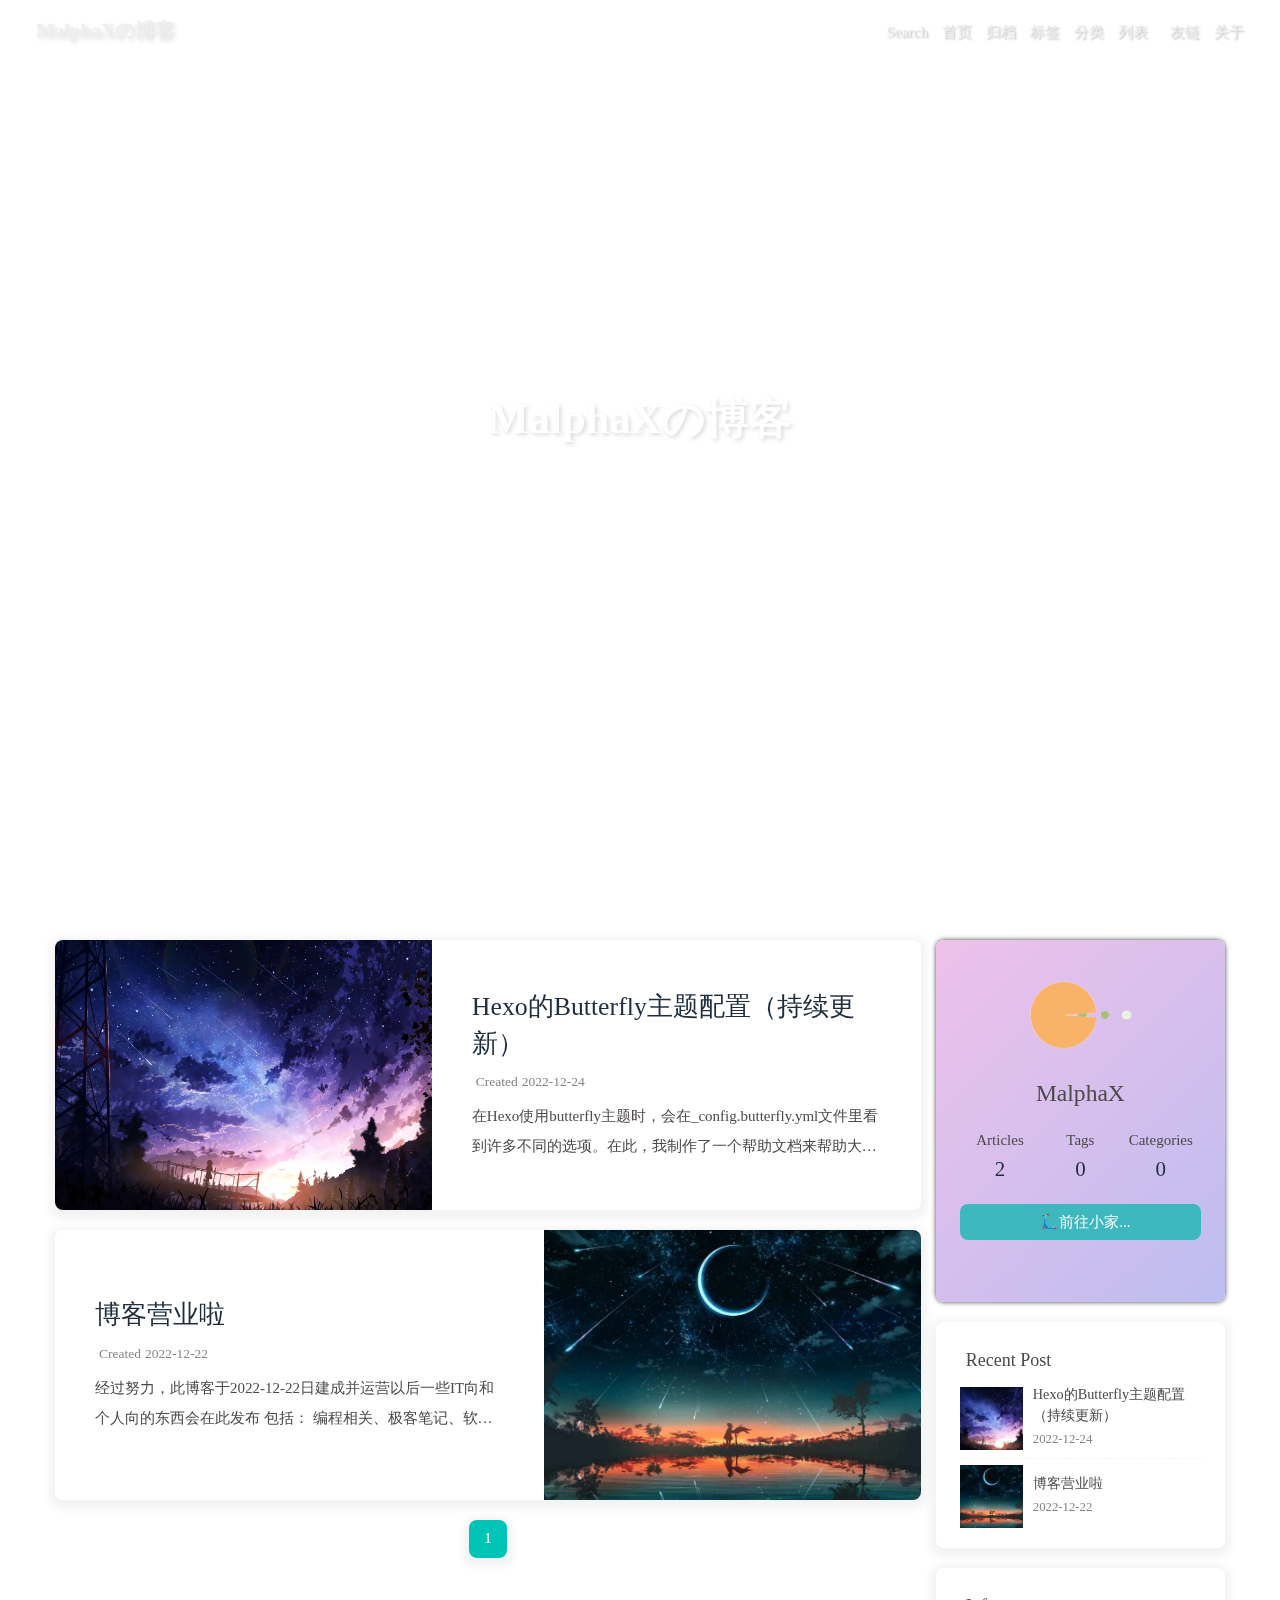
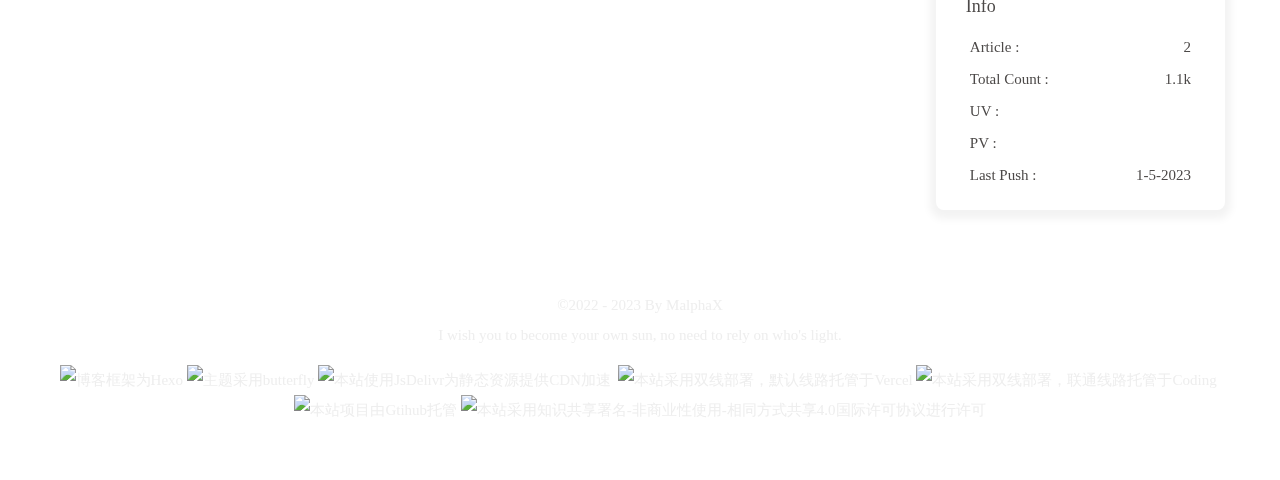
==== commit 4070883e: "Site updated: 2023-01-05 21:21:19" ====
--- a/index.html
+++ b/index.html
@@ -48,7 +48,7 @@
   isHome: true,
   isHighlightShrink: false,
   isToc: false,
-  postUpdate: '2023-01-05 20:54:47'
+  postUpdate: '2023-01-05 21:21:17'
 }</script><noscript><style type="text/css">
   #nav {
     opacity: 1
@@ -153,7 +153,7 @@
 if (false) {
   document.addEventListener('pjax:send', () => { preloader.initLoading() })
   document.addEventListener('pjax:complete', () => { preloader.endLoading() })
-}</script><div id="web_bg"></div><div id="sidebar"><div id="menu-mask"></div><div id="sidebar-menus"><div class="avatar-img is-center"><img src="https://cdn.luogu.com.cn/upload/image_hosting/41suf00j.png" onerror="onerror=null;src='/img/friend_404.gif'" alt="avatar"/></div><div class="sidebar-site-data site-data is-center"><a href="/archives/"><div class="headline">Articles</div><div class="length-num">2</div></a><a href="/tags/"><div class="headline">Tags</div><div class="length-num">0</div></a><a href="/categories/"><div class="headline">Categories</div><div class="length-num">0</div></a></div><hr/><div class="menus_items"><div class="menus_item"><a class="site-page" href="/"><i class="fa-fw fas fa-home"></i><span> 首页</span></a></div><div class="menus_item"><a class="site-page" href="/archives/"><i class="fa-fw fas fa-archive"></i><span> 归档</span></a></div><div class="menus_item"><a class="site-page" href="/tags/"><i class="fa-fw fas fa-tags"></i><span> 标签</span></a></div><div class="menus_item"><a class="site-page" href="/categories/"><i class="fa-fw fas fa-folder-open"></i><span> 分类</span></a></div><div class="menus_item"><a class="site-page group" href="javascript:void(0);"><i class="fa-fw fas fa-list"></i><span> 列表</span><i class="fas fa-chevron-down"></i></a><ul class="menus_item_child"><li><a class="site-page child" href="/music/"><i class="fa-fw fas fa-music"></i><span> 音乐</span></a></li><li><a class="site-page child" href="/movies/"><i class="fa-fw fas fa-video"></i><span> 电影</span></a></li></ul></div><div class="menus_item"><a class="site-page" href="/link/"><i class="fa-fw fas fa-link"></i><span> 友链</span></a></div><div class="menus_item"><a class="site-page" href="/about/"><i class="fa-fw fas fa-heart"></i><span> 关于</span></a></div></div></div></div><div class="page" id="body-wrap"><header class="full_page" id="page-header"><nav id="nav"><span id="blog_name"><a id="site-name" href="/">MalphaXの博客</a></span><div id="menus"><div id="search-button"><a class="site-page social-icon search"><i class="fas fa-search fa-fw"></i><span> Search</span></a></div><div class="menus_items"><div class="menus_item"><a class="site-page" href="/"><i class="fa-fw fas fa-home"></i><span> 首页</span></a></div><div class="menus_item"><a class="site-page" href="/archives/"><i class="fa-fw fas fa-archive"></i><span> 归档</span></a></div><div class="menus_item"><a class="site-page" href="/tags/"><i class="fa-fw fas fa-tags"></i><span> 标签</span></a></div><div class="menus_item"><a class="site-page" href="/categories/"><i class="fa-fw fas fa-folder-open"></i><span> 分类</span></a></div><div class="menus_item"><a class="site-page group" href="javascript:void(0);"><i class="fa-fw fas fa-list"></i><span> 列表</span><i class="fas fa-chevron-down"></i></a><ul class="menus_item_child"><li><a class="site-page child" href="/music/"><i class="fa-fw fas fa-music"></i><span> 音乐</span></a></li><li><a class="site-page child" href="/movies/"><i class="fa-fw fas fa-video"></i><span> 电影</span></a></li></ul></div><div class="menus_item"><a class="site-page" href="/link/"><i class="fa-fw fas fa-link"></i><span> 友链</span></a></div><div class="menus_item"><a class="site-page" href="/about/"><i class="fa-fw fas fa-heart"></i><span> 关于</span></a></div></div><div id="toggle-menu"><a class="site-page"><i class="fas fa-bars fa-fw"></i></a></div></div></nav><div id="site-info"><h1 id="site-title">MalphaXの博客</h1><div id="site-subtitle"><span id="subtitle"></span></div><div id="site_social_icons"><a class="social-icon" href="https://github.com/Malpha-X" target="_blank" title="Github"><i class="fab fa-github"></i></a><a class="social-icon" href="mailto:3319635150@qq.com" target="_blank" title="Email"><i class="fas fa-envelope"></i></a></div></div><div id="scroll-down"><i class="fas fa-angle-down scroll-down-effects"></i></div></header><main class="layout" id="content-inner"><div class="recent-posts" id="recent-posts"><div class="recent-post-item"><div class="post_cover left"><a href="/2022/12/24/2022-12-24-Hexo%E7%9A%84Butterfly%E4%B8%BB%E9%A2%98%E9%85%8D%E7%BD%AE/" title="Hexo的Butterfly主题配置（持续更新）"><img class="post_bg" src="/img/bg1.png" onerror="this.onerror=null;this.src='/img/404.jpg'" alt="Hexo的Butterfly主题配置（持续更新）"></a></div><div class="recent-post-info"><a class="article-title" href="/2022/12/24/2022-12-24-Hexo%E7%9A%84Butterfly%E4%B8%BB%E9%A2%98%E9%85%8D%E7%BD%AE/" title="Hexo的Butterfly主题配置（持续更新）">Hexo的Butterfly主题配置（持续更新）</a><div class="article-meta-wrap"><span class="post-meta-date"><i class="far fa-calendar-alt"></i><span class="article-meta-label">Created</span><time datetime="2022-12-24T13:53:00.000Z" title="Created 2022-12-24 21:53:00">2022-12-24</time></span></div><div class="content">在Hexo使用butterfly主题时，会在_config.butterfly.yml文件里看到许多不同的选项。在此，我制作了一个帮助文档来帮助大家更好地设置自己的博客
+}</script><div id="web_bg"></div><div id="sidebar"><div id="menu-mask"></div><div id="sidebar-menus"><div class="avatar-img is-center"><img src="https://cdn.luogu.com.cn/upload/image_hosting/41suf00j.png" onerror="onerror=null;src='/img/friend_404.gif'" alt="avatar"/></div><div class="sidebar-site-data site-data is-center"><a href="/archives/"><div class="headline">Articles</div><div class="length-num">2</div></a><a href="/tags/"><div class="headline">Tags</div><div class="length-num">0</div></a><a href="/categories/"><div class="headline">Categories</div><div class="length-num">0</div></a></div><hr/><div class="menus_items"><div class="menus_item"><a class="site-page" href="/"><i class="fa-fw fas fa-home"></i><span> 首页</span></a></div><div class="menus_item"><a class="site-page" href="/archives/"><i class="fa-fw fas fa-archive"></i><span> 归档</span></a></div><div class="menus_item"><a class="site-page" href="/tags/"><i class="fa-fw fas fa-tags"></i><span> 标签</span></a></div><div class="menus_item"><a class="site-page" href="/categories/"><i class="fa-fw fas fa-folder-open"></i><span> 分类</span></a></div><div class="menus_item"><a class="site-page group" href="javascript:void(0);"><i class="fa-fw fas fa-list"></i><span> 列表</span><i class="fas fa-chevron-down"></i></a><ul class="menus_item_child"><li><a class="site-page child" href="/music/"><i class="fa-fw fas fa-music"></i><span> 音乐</span></a></li><li><a class="site-page child" href="/movies/"><i class="fa-fw fas fa-video"></i><span> 电影</span></a></li></ul></div><div class="menus_item"><a class="site-page" href="/link/"><i class="fa-fw fas fa-link"></i><span> 友链</span></a></div><div class="menus_item"><a class="site-page" href="/about/"><i class="fa-fw fas fa-heart"></i><span> 关于</span></a></div></div></div></div><div class="page" id="body-wrap"><header class="full_page" id="page-header"><nav id="nav"><span id="blog_name"><a id="site-name" href="/">MalphaXの博客</a></span><div id="menus"><div id="search-button"><a class="site-page social-icon search"><i class="fas fa-search fa-fw"></i><span> Search</span></a></div><div class="menus_items"><div class="menus_item"><a class="site-page" href="/"><i class="fa-fw fas fa-home"></i><span> 首页</span></a></div><div class="menus_item"><a class="site-page" href="/archives/"><i class="fa-fw fas fa-archive"></i><span> 归档</span></a></div><div class="menus_item"><a class="site-page" href="/tags/"><i class="fa-fw fas fa-tags"></i><span> 标签</span></a></div><div class="menus_item"><a class="site-page" href="/categories/"><i class="fa-fw fas fa-folder-open"></i><span> 分类</span></a></div><div class="menus_item"><a class="site-page group" href="javascript:void(0);"><i class="fa-fw fas fa-list"></i><span> 列表</span><i class="fas fa-chevron-down"></i></a><ul class="menus_item_child"><li><a class="site-page child" href="/music/"><i class="fa-fw fas fa-music"></i><span> 音乐</span></a></li><li><a class="site-page child" href="/movies/"><i class="fa-fw fas fa-video"></i><span> 电影</span></a></li></ul></div><div class="menus_item"><a class="site-page" href="/link/"><i class="fa-fw fas fa-link"></i><span> 友链</span></a></div><div class="menus_item"><a class="site-page" href="/about/"><i class="fa-fw fas fa-heart"></i><span> 关于</span></a></div></div><div id="toggle-menu"><a class="site-page"><i class="fas fa-bars fa-fw"></i></a></div></div></nav><div id="site-info"><h1 id="site-title">MalphaXの博客</h1><div id="site-subtitle"><span id="subtitle"></span></div><div id="site_social_icons"><a class="social-icon" href="https://github.com/Malpha-X" target="_blank" title="Github"><i class="fab fa-github"></i></a><a class="social-icon" href="mailto:3319635150@qq.com" target="_blank" title="Email"><i class="fas fa-envelope"></i></a></div></div><div id="scroll-down"><i class="fas fa-angle-down scroll-down-effects"></i></div></header><main class="layout" id="content-inner"><div class="recent-posts" id="recent-posts"><div class="recent-post-item"><div class="post_cover left"><a href="/2022/12/24/2022-12-24-Hexo%E7%9A%84Butterfly%E4%B8%BB%E9%A2%98%E9%85%8D%E7%BD%AE/" title="Hexo的Butterfly主题配置（持续更新）"><img class="post_bg" src="/img/bg6.png" onerror="this.onerror=null;this.src='/img/404.jpg'" alt="Hexo的Butterfly主题配置（持续更新）"></a></div><div class="recent-post-info"><a class="article-title" href="/2022/12/24/2022-12-24-Hexo%E7%9A%84Butterfly%E4%B8%BB%E9%A2%98%E9%85%8D%E7%BD%AE/" title="Hexo的Butterfly主题配置（持续更新）">Hexo的Butterfly主题配置（持续更新）</a><div class="article-meta-wrap"><span class="post-meta-date"><i class="far fa-calendar-alt"></i><span class="article-meta-label">Created</span><time datetime="2022-12-24T13:53:00.000Z" title="Created 2022-12-24 21:53:00">2022-12-24</time></span></div><div class="content">在Hexo使用butterfly主题时，会在_config.butterfly.yml文件里看到许多不同的选项。在此，我制作了一个帮助文档来帮助大家更好地设置自己的博客
 本文档持续更新
 建立博客可以参照Fomalhaut大佬的Hexo博客搭建基础教程进行搭建（无需服务器只要一个1块钱首年的域名即可）
 准备：相对路径的写法在博客中插入图片时，一般会用两种方法：
@@ -161,13 +161,13 @@
 好处是简单易学，但是需要考虑图床跑路而链接失效的情况。所以，更加稳定的是第二种：相对路径的写法。
 该主题下的/source/img文件夹是用来存放本地图片的，将图片改一个正常的名字，后缀自定，以xxx.jpg为例。然后在所需的地方写入/source/img/xxx.jpg这个路径，重新部署后，效果相同。
 menu:菜单栏删除注释可以展示各个标签页，可以自命名，在list一栏下可以自定义分支。在这里拿出我的供大家参考。
-12345678910menu:  首页: / || fas fa-home  ...</div></div></div><div class="recent-post-item"><div class="post_cover right"><a href="/2022/12/22/2022-12-22-%E5%8D%9A%E5%AE%A2%E8%90%A5%E4%B8%9A%E5%95%A6/" title="博客营业啦"><img class="post_bg" src="/img/bg3.png" onerror="this.onerror=null;this.src='/img/404.jpg'" alt="博客营业啦"></a></div><div class="recent-post-info"><a class="article-title" href="/2022/12/22/2022-12-22-%E5%8D%9A%E5%AE%A2%E8%90%A5%E4%B8%9A%E5%95%A6/" title="博客营业啦">博客营业啦</a><div class="article-meta-wrap"><span class="post-meta-date"><i class="far fa-calendar-alt"></i><span class="article-meta-label">Created</span><time datetime="2022-12-22T10:07:00.000Z" title="Created 2022-12-22 18:07:00">2022-12-22</time></span></div><div class="content">经过努力，此博客于2022-12-22日建成并运营以后一些IT向和个人向的东西会在此发布
+12345678910menu:  首页: / || fas fa-home  ...</div></div></div><div class="recent-post-item"><div class="post_cover right"><a href="/2022/12/22/2022-12-22-%E5%8D%9A%E5%AE%A2%E8%90%A5%E4%B8%9A%E5%95%A6/" title="博客营业啦"><img class="post_bg" src="/img/bg5.png" onerror="this.onerror=null;this.src='/img/404.jpg'" alt="博客营业啦"></a></div><div class="recent-post-info"><a class="article-title" href="/2022/12/22/2022-12-22-%E5%8D%9A%E5%AE%A2%E8%90%A5%E4%B8%9A%E5%95%A6/" title="博客营业啦">博客营业啦</a><div class="article-meta-wrap"><span class="post-meta-date"><i class="far fa-calendar-alt"></i><span class="article-meta-label">Created</span><time datetime="2022-12-22T10:07:00.000Z" title="Created 2022-12-22 18:07:00">2022-12-22</time></span></div><div class="content">经过努力，此博客于2022-12-22日建成并运营以后一些IT向和个人向的东西会在此发布
 包括：
 编程相关、极客笔记、软件网站分享、技术教程
 开发相关（可能吧）
 这里也会发布个人的动态、诗作、牢骚等
 希望大家多多支持🍉
-</div></div></div><nav id="pagination"><div class="pagination"><span class="page-number current">1</span></div></nav></div><div class="aside-content" id="aside-content"><div class="card-widget card-info"><div class="is-center"><div class="avatar-img"><img src="https://cdn.luogu.com.cn/upload/image_hosting/41suf00j.png" onerror="this.onerror=null;this.src='/img/friend_404.gif'" alt="avatar"/></div><div class="author-info__name">MalphaX</div><div class="author-info__description"></div></div><div class="card-info-data site-data is-center"><a href="/archives/"><div class="headline">Articles</div><div class="length-num">2</div></a><a href="/tags/"><div class="headline">Tags</div><div class="length-num">0</div></a><a href="/categories/"><div class="headline">Categories</div><div class="length-num">0</div></a></div><a id="card-info-btn" target="_blank" rel="noopener" href="https://github.com/Malpha-X"><i></i><span>🛴前往小家...</span></a><div class="card-info-social-icons is-center"><a class="social-icon" href="https://github.com/Malpha-X" target="_blank" title="Github"><i class="fab fa-github"></i></a><a class="social-icon" href="mailto:3319635150@qq.com" target="_blank" title="Email"><i class="fas fa-envelope"></i></a></div></div><div class="sticky_layout"><div class="card-widget card-recent-post"><div class="item-headline"><i class="fas fa-history"></i><span>Recent Post</span></div><div class="aside-list"><div class="aside-list-item"><a class="thumbnail" href="/2022/12/24/2022-12-24-Hexo%E7%9A%84Butterfly%E4%B8%BB%E9%A2%98%E9%85%8D%E7%BD%AE/" title="Hexo的Butterfly主题配置（持续更新）"><img src="/img/bg1.png" onerror="this.onerror=null;this.src='/img/404.jpg'" alt="Hexo的Butterfly主题配置（持续更新）"/></a><div class="content"><a class="title" href="/2022/12/24/2022-12-24-Hexo%E7%9A%84Butterfly%E4%B8%BB%E9%A2%98%E9%85%8D%E7%BD%AE/" title="Hexo的Butterfly主题配置（持续更新）">Hexo的Butterfly主题配置（持续更新）</a><time datetime="2022-12-24T13:53:00.000Z" title="Created 2022-12-24 21:53:00">2022-12-24</time></div></div><div class="aside-list-item"><a class="thumbnail" href="/2022/12/22/2022-12-22-%E5%8D%9A%E5%AE%A2%E8%90%A5%E4%B8%9A%E5%95%A6/" title="博客营业啦"><img src="/img/bg3.png" onerror="this.onerror=null;this.src='/img/404.jpg'" alt="博客营业啦"/></a><div class="content"><a class="title" href="/2022/12/22/2022-12-22-%E5%8D%9A%E5%AE%A2%E8%90%A5%E4%B8%9A%E5%95%A6/" title="博客营业啦">博客营业啦</a><time datetime="2022-12-22T10:07:00.000Z" title="Created 2022-12-22 18:07:00">2022-12-22</time></div></div></div></div><div class="card-widget card-webinfo"><div class="item-headline"><i class="fas fa-chart-line"></i><span>Info</span></div><div class="webinfo"><div class="webinfo-item"><div class="item-name">Article :</div><div class="item-count">2</div></div><div class="webinfo-item"><div class="item-name">Total Count :</div><div class="item-count">986</div></div><div class="webinfo-item"><div class="item-name">UV :</div><div class="item-count" id="busuanzi_value_site_uv"><i class="fa-solid fa-spinner fa-spin"></i></div></div><div class="webinfo-item"><div class="item-name">PV :</div><div class="item-count" id="busuanzi_value_site_pv"><i class="fa-solid fa-spinner fa-spin"></i></div></div><div class="webinfo-item"><div class="item-name">Last Push :</div><div class="item-count" id="last-push-date" data-lastPushDate="2023-01-05T12:54:47.933Z"><i class="fa-solid fa-spinner fa-spin"></i></div></div></div></div></div></div></main><footer id="footer"><div id="footer-wrap"><div class="copyright">&copy;2022 - 2023 By MalphaX</div><div class="footer_custom_text">I wish you to become your own sun, no need to rely on who's light.<p><a target="_blank" href="https://hexo.io/"><img src="https://img.shields.io/badge/Frame-Hexo-blue?style=flat&logo=hexo" title="博客框架为Hexo"></a>&nbsp;<a target="_blank" href="https://butterfly.js.org/"><img src="https://img.shields.io/badge/Theme-Butterfly-6513df?style=flat&logo=bitdefender" title="主题采用butterfly"></a>&nbsp;<a target="_blank" href="https://www.jsdelivr.com/"><img src="https://img.shields.io/badge/CDN-jsDelivr-orange?style=flat&logo=jsDelivr" title="本站使用JsDelivr为静态资源提供CDN加速"></a> &nbsp;<a target="_blank" href="https://vercel.com/ "><img src="https://img.shields.io/badge/Hosted-Vervel-brightgreen?style=flat&logo=Vercel" title="本站采用双线部署，默认线路托管于Vercel"></a>&nbsp;<a target="_blank" href="https://vercel.com/ "><img src="https://img.shields.io/badge/Hosted-Coding-0cedbe?style=flat&logo=Codio" title="本站采用双线部署，联通线路托管于Coding"></a>&nbsp;<a target="_blank" href="https://github.com/"><img src="https://img.shields.io/badge/Source-Github-d021d6?style=flat&logo=GitHub" title="本站项目由Gtihub托管"></a>&nbsp;<a target="_blank" href="http://creativecommons.org/licenses/by-nc-sa/4.0/"><img src="https://img.shields.io/badge/Copyright-BY--NC--SA%204.0-d42328?style=flat&logo=Claris" title="本站采用知识共享署名-非商业性使用-相同方式共享4.0国际许可协议进行许可"></a></p></div></div></footer></div><div id="rightside"><div id="rightside-config-hide"><button id="translateLink" type="button" title="Toggle Between Traditional Chinese And Simplified Chinese">繁</button><button id="darkmode" type="button" title="Toggle Between Light And Dark Mode"><i class="fas fa-adjust"></i></button><button id="hide-aside-btn" type="button" title="Toggle between single-column and double-column"><i class="fas fa-arrows-alt-h"></i></button></div><div id="rightside-config-show"><button id="rightside_config" type="button" title="Setting"><i class="fas fa-cog fa-spin"></i></button><button id="go-up" type="button" title="Back To Top"><i class="fas fa-arrow-up"></i></button></div></div><div id="local-search"><div class="search-dialog"><nav class="search-nav"><span class="search-dialog-title">Search</span><span id="loading-status"></span><button class="search-close-button"><i class="fas fa-times"></i></button></nav><div class="is-center" id="loading-database"><i class="fas fa-spinner fa-pulse"></i><span>  Loading the Database</span></div><div class="search-wrap"><div id="local-search-input"><div class="local-search-box"><input class="local-search-box--input" placeholder="Search for Posts" type="text"/></div></div><hr/><div id="local-search-results"></div></div></div><div id="search-mask"></div></div><div><script src="/js/utils.js"></script><script src="/js/main.js"></script><script src="/js/tw_cn.js"></script><script src="https://cdn.jsdelivr.net/npm/@fancyapps/ui/dist/fancybox.umd.min.js"></script><script src="/js/search/local-search.js"></script><div class="js-pjax"><script>function subtitleType () {
+</div></div></div><nav id="pagination"><div class="pagination"><span class="page-number current">1</span></div></nav></div><div class="aside-content" id="aside-content"><div class="card-widget card-info"><div class="is-center"><div class="avatar-img"><img src="https://cdn.luogu.com.cn/upload/image_hosting/41suf00j.png" onerror="this.onerror=null;this.src='/img/friend_404.gif'" alt="avatar"/></div><div class="author-info__name">MalphaX</div><div class="author-info__description"></div></div><div class="card-info-data site-data is-center"><a href="/archives/"><div class="headline">Articles</div><div class="length-num">2</div></a><a href="/tags/"><div class="headline">Tags</div><div class="length-num">0</div></a><a href="/categories/"><div class="headline">Categories</div><div class="length-num">0</div></a></div><a id="card-info-btn" target="_blank" rel="noopener" href="https://github.com/Malpha-X"><i></i><span>🛴前往小家...</span></a><div class="card-info-social-icons is-center"><a class="social-icon" href="https://github.com/Malpha-X" target="_blank" title="Github"><i class="fab fa-github"></i></a><a class="social-icon" href="mailto:3319635150@qq.com" target="_blank" title="Email"><i class="fas fa-envelope"></i></a></div></div><div class="sticky_layout"><div class="card-widget card-recent-post"><div class="item-headline"><i class="fas fa-history"></i><span>Recent Post</span></div><div class="aside-list"><div class="aside-list-item"><a class="thumbnail" href="/2022/12/24/2022-12-24-Hexo%E7%9A%84Butterfly%E4%B8%BB%E9%A2%98%E9%85%8D%E7%BD%AE/" title="Hexo的Butterfly主题配置（持续更新）"><img src="/img/bg6.png" onerror="this.onerror=null;this.src='/img/404.jpg'" alt="Hexo的Butterfly主题配置（持续更新）"/></a><div class="content"><a class="title" href="/2022/12/24/2022-12-24-Hexo%E7%9A%84Butterfly%E4%B8%BB%E9%A2%98%E9%85%8D%E7%BD%AE/" title="Hexo的Butterfly主题配置（持续更新）">Hexo的Butterfly主题配置（持续更新）</a><time datetime="2022-12-24T13:53:00.000Z" title="Created 2022-12-24 21:53:00">2022-12-24</time></div></div><div class="aside-list-item"><a class="thumbnail" href="/2022/12/22/2022-12-22-%E5%8D%9A%E5%AE%A2%E8%90%A5%E4%B8%9A%E5%95%A6/" title="博客营业啦"><img src="/img/bg5.png" onerror="this.onerror=null;this.src='/img/404.jpg'" alt="博客营业啦"/></a><div class="content"><a class="title" href="/2022/12/22/2022-12-22-%E5%8D%9A%E5%AE%A2%E8%90%A5%E4%B8%9A%E5%95%A6/" title="博客营业啦">博客营业啦</a><time datetime="2022-12-22T10:07:00.000Z" title="Created 2022-12-22 18:07:00">2022-12-22</time></div></div></div></div><div class="card-widget card-webinfo"><div class="item-headline"><i class="fas fa-chart-line"></i><span>Info</span></div><div class="webinfo"><div class="webinfo-item"><div class="item-name">Article :</div><div class="item-count">2</div></div><div class="webinfo-item"><div class="item-name">Total Count :</div><div class="item-count">1.1k</div></div><div class="webinfo-item"><div class="item-name">UV :</div><div class="item-count" id="busuanzi_value_site_uv"><i class="fa-solid fa-spinner fa-spin"></i></div></div><div class="webinfo-item"><div class="item-name">PV :</div><div class="item-count" id="busuanzi_value_site_pv"><i class="fa-solid fa-spinner fa-spin"></i></div></div><div class="webinfo-item"><div class="item-name">Last Push :</div><div class="item-count" id="last-push-date" data-lastPushDate="2023-01-05T13:21:17.570Z"><i class="fa-solid fa-spinner fa-spin"></i></div></div></div></div></div></div></main><footer id="footer"><div id="footer-wrap"><div class="copyright">&copy;2022 - 2023 By MalphaX</div><div class="footer_custom_text">I wish you to become your own sun, no need to rely on who's light.<p><a target="_blank" href="https://hexo.io/"><img src="https://img.shields.io/badge/Frame-Hexo-blue?style=flat&logo=hexo" title="博客框架为Hexo"></a>&nbsp;<a target="_blank" href="https://butterfly.js.org/"><img src="https://img.shields.io/badge/Theme-Butterfly-6513df?style=flat&logo=bitdefender" title="主题采用butterfly"></a>&nbsp;<a target="_blank" href="https://www.jsdelivr.com/"><img src="https://img.shields.io/badge/CDN-jsDelivr-orange?style=flat&logo=jsDelivr" title="本站使用JsDelivr为静态资源提供CDN加速"></a> &nbsp;<a target="_blank" href="https://vercel.com/ "><img src="https://img.shields.io/badge/Hosted-Vervel-brightgreen?style=flat&logo=Vercel" title="本站采用双线部署，默认线路托管于Vercel"></a>&nbsp;<a target="_blank" href="https://vercel.com/ "><img src="https://img.shields.io/badge/Hosted-Coding-0cedbe?style=flat&logo=Codio" title="本站采用双线部署，联通线路托管于Coding"></a>&nbsp;<a target="_blank" href="https://github.com/"><img src="https://img.shields.io/badge/Source-Github-d021d6?style=flat&logo=GitHub" title="本站项目由Gtihub托管"></a>&nbsp;<a target="_blank" href="http://creativecommons.org/licenses/by-nc-sa/4.0/"><img src="https://img.shields.io/badge/Copyright-BY--NC--SA%204.0-d42328?style=flat&logo=Claris" title="本站采用知识共享署名-非商业性使用-相同方式共享4.0国际许可协议进行许可"></a></p></div></div></footer></div><div id="rightside"><div id="rightside-config-hide"><button id="translateLink" type="button" title="Toggle Between Traditional Chinese And Simplified Chinese">繁</button><button id="darkmode" type="button" title="Toggle Between Light And Dark Mode"><i class="fas fa-adjust"></i></button><button id="hide-aside-btn" type="button" title="Toggle between single-column and double-column"><i class="fas fa-arrows-alt-h"></i></button></div><div id="rightside-config-show"><button id="rightside_config" type="button" title="Setting"><i class="fas fa-cog fa-spin"></i></button><button id="go-up" type="button" title="Back To Top"><i class="fas fa-arrow-up"></i></button></div></div><div id="local-search"><div class="search-dialog"><nav class="search-nav"><span class="search-dialog-title">Search</span><span id="loading-status"></span><button class="search-close-button"><i class="fas fa-times"></i></button></nav><div class="is-center" id="loading-database"><i class="fas fa-spinner fa-pulse"></i><span>  Loading the Database</span></div><div class="search-wrap"><div id="local-search-input"><div class="local-search-box"><input class="local-search-box--input" placeholder="Search for Posts" type="text"/></div></div><hr/><div id="local-search-results"></div></div></div><div id="search-mask"></div></div><div><script src="/js/utils.js"></script><script src="/js/main.js"></script><script src="/js/tw_cn.js"></script><script src="https://cdn.jsdelivr.net/npm/@fancyapps/ui/dist/fancybox.umd.min.js"></script><script src="/js/search/local-search.js"></script><div class="js-pjax"><script>function subtitleType () {
   if (true) { 
     window.typed = new Typed("#subtitle", {
       strings: ["逐寰宇，远赴星辰大海"],
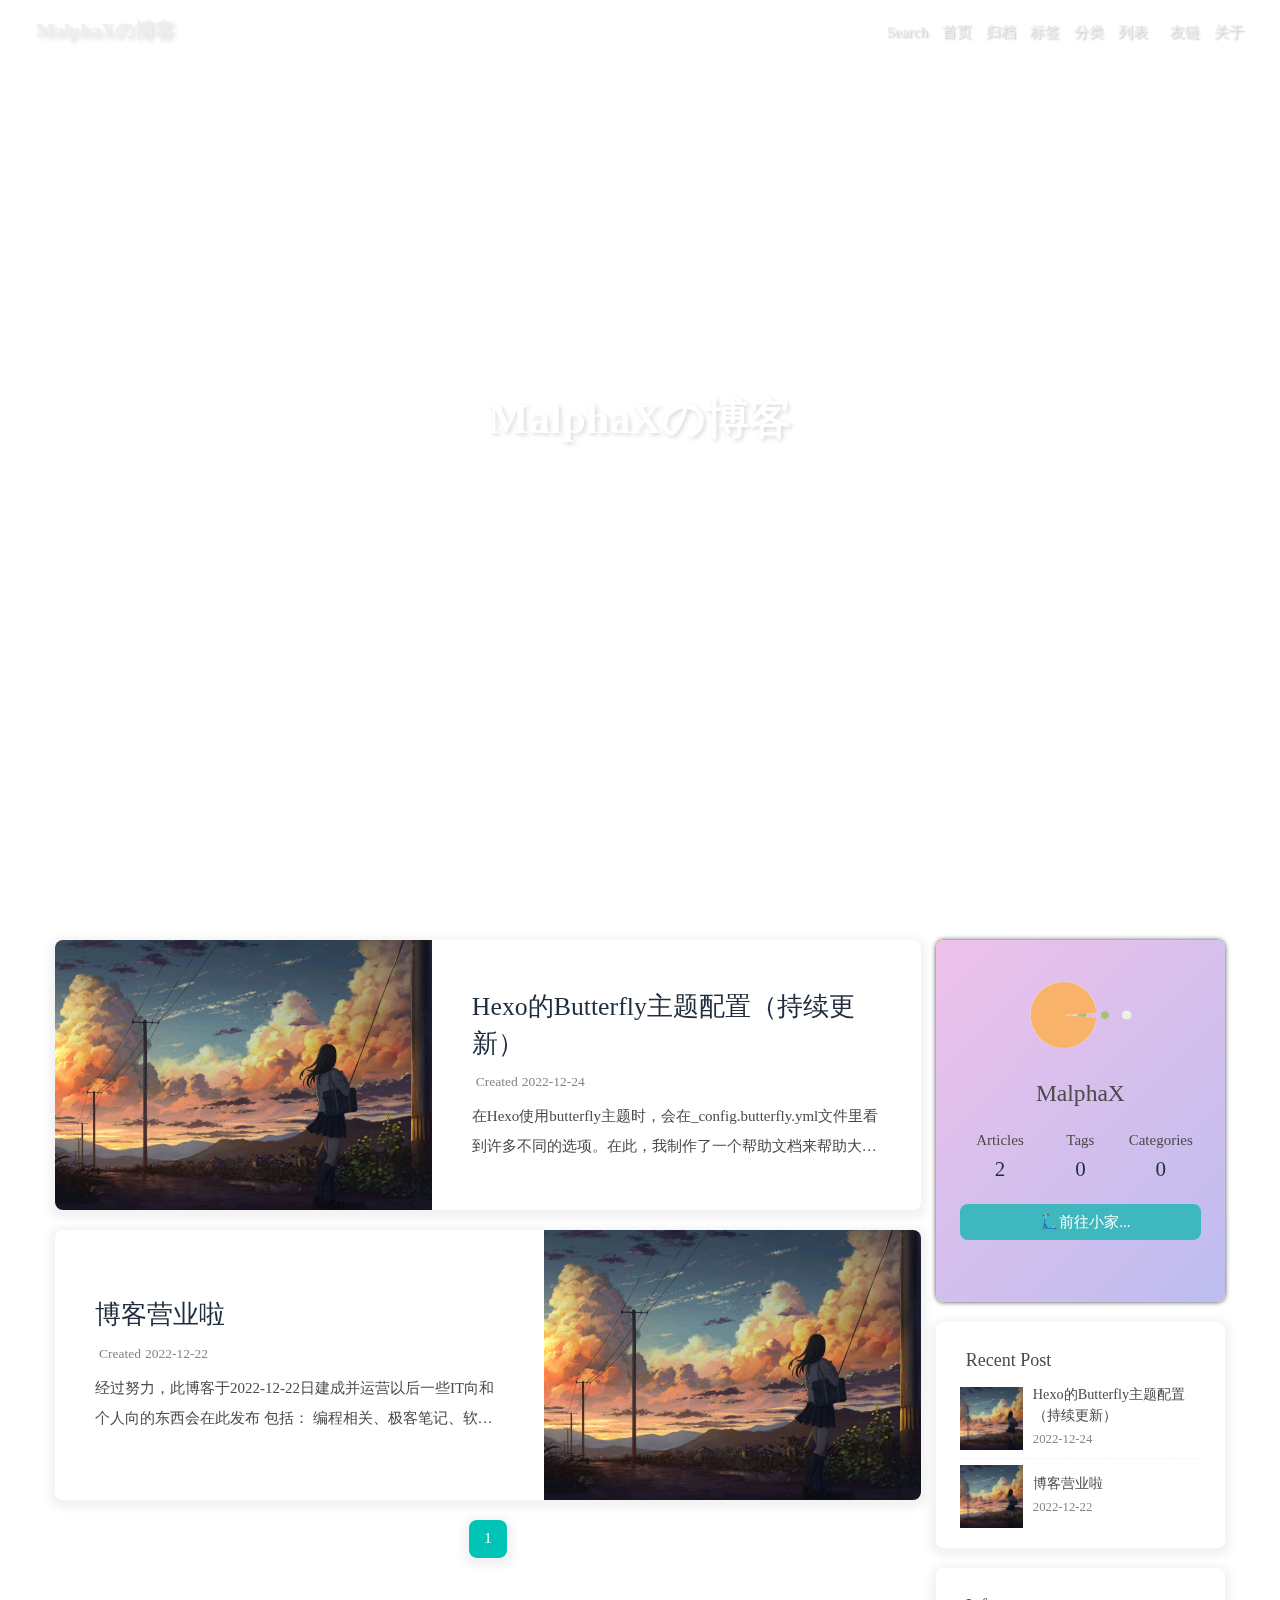
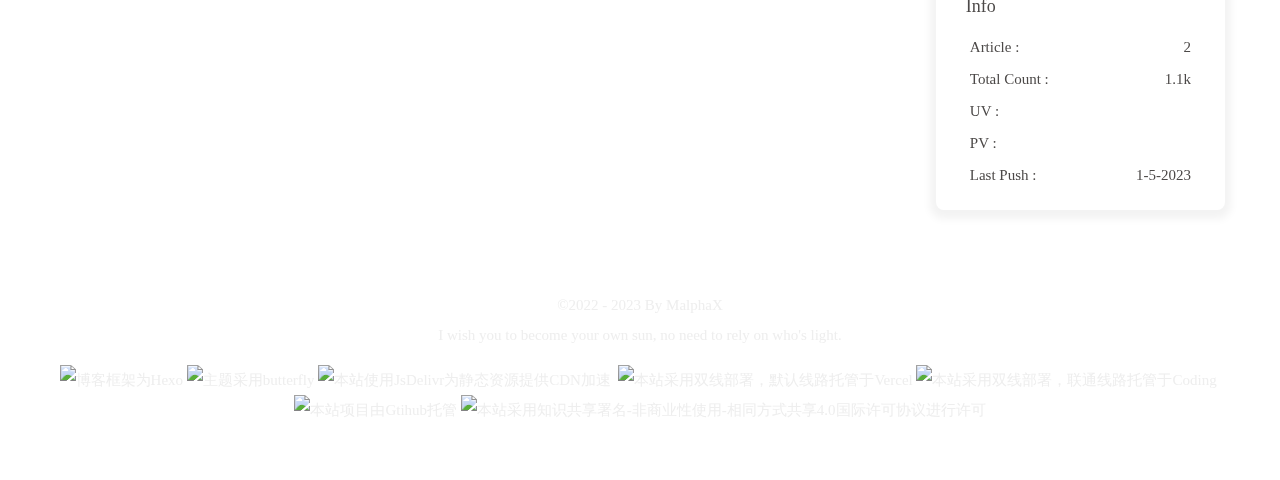
==== commit fb8fc893: "Site updated: 2023-01-05 21:23:12" ====
--- a/index.html
+++ b/index.html
@@ -48,7 +48,7 @@
   isHome: true,
   isHighlightShrink: false,
   isToc: false,
-  postUpdate: '2023-01-05 21:21:17'
+  postUpdate: '2023-01-05 21:23:11'
 }</script><noscript><style type="text/css">
   #nav {
     opacity: 1
@@ -153,7 +153,7 @@
 if (false) {
   document.addEventListener('pjax:send', () => { preloader.initLoading() })
   document.addEventListener('pjax:complete', () => { preloader.endLoading() })
-}</script><div id="web_bg"></div><div id="sidebar"><div id="menu-mask"></div><div id="sidebar-menus"><div class="avatar-img is-center"><img src="https://cdn.luogu.com.cn/upload/image_hosting/41suf00j.png" onerror="onerror=null;src='/img/friend_404.gif'" alt="avatar"/></div><div class="sidebar-site-data site-data is-center"><a href="/archives/"><div class="headline">Articles</div><div class="length-num">2</div></a><a href="/tags/"><div class="headline">Tags</div><div class="length-num">0</div></a><a href="/categories/"><div class="headline">Categories</div><div class="length-num">0</div></a></div><hr/><div class="menus_items"><div class="menus_item"><a class="site-page" href="/"><i class="fa-fw fas fa-home"></i><span> 首页</span></a></div><div class="menus_item"><a class="site-page" href="/archives/"><i class="fa-fw fas fa-archive"></i><span> 归档</span></a></div><div class="menus_item"><a class="site-page" href="/tags/"><i class="fa-fw fas fa-tags"></i><span> 标签</span></a></div><div class="menus_item"><a class="site-page" href="/categories/"><i class="fa-fw fas fa-folder-open"></i><span> 分类</span></a></div><div class="menus_item"><a class="site-page group" href="javascript:void(0);"><i class="fa-fw fas fa-list"></i><span> 列表</span><i class="fas fa-chevron-down"></i></a><ul class="menus_item_child"><li><a class="site-page child" href="/music/"><i class="fa-fw fas fa-music"></i><span> 音乐</span></a></li><li><a class="site-page child" href="/movies/"><i class="fa-fw fas fa-video"></i><span> 电影</span></a></li></ul></div><div class="menus_item"><a class="site-page" href="/link/"><i class="fa-fw fas fa-link"></i><span> 友链</span></a></div><div class="menus_item"><a class="site-page" href="/about/"><i class="fa-fw fas fa-heart"></i><span> 关于</span></a></div></div></div></div><div class="page" id="body-wrap"><header class="full_page" id="page-header"><nav id="nav"><span id="blog_name"><a id="site-name" href="/">MalphaXの博客</a></span><div id="menus"><div id="search-button"><a class="site-page social-icon search"><i class="fas fa-search fa-fw"></i><span> Search</span></a></div><div class="menus_items"><div class="menus_item"><a class="site-page" href="/"><i class="fa-fw fas fa-home"></i><span> 首页</span></a></div><div class="menus_item"><a class="site-page" href="/archives/"><i class="fa-fw fas fa-archive"></i><span> 归档</span></a></div><div class="menus_item"><a class="site-page" href="/tags/"><i class="fa-fw fas fa-tags"></i><span> 标签</span></a></div><div class="menus_item"><a class="site-page" href="/categories/"><i class="fa-fw fas fa-folder-open"></i><span> 分类</span></a></div><div class="menus_item"><a class="site-page group" href="javascript:void(0);"><i class="fa-fw fas fa-list"></i><span> 列表</span><i class="fas fa-chevron-down"></i></a><ul class="menus_item_child"><li><a class="site-page child" href="/music/"><i class="fa-fw fas fa-music"></i><span> 音乐</span></a></li><li><a class="site-page child" href="/movies/"><i class="fa-fw fas fa-video"></i><span> 电影</span></a></li></ul></div><div class="menus_item"><a class="site-page" href="/link/"><i class="fa-fw fas fa-link"></i><span> 友链</span></a></div><div class="menus_item"><a class="site-page" href="/about/"><i class="fa-fw fas fa-heart"></i><span> 关于</span></a></div></div><div id="toggle-menu"><a class="site-page"><i class="fas fa-bars fa-fw"></i></a></div></div></nav><div id="site-info"><h1 id="site-title">MalphaXの博客</h1><div id="site-subtitle"><span id="subtitle"></span></div><div id="site_social_icons"><a class="social-icon" href="https://github.com/Malpha-X" target="_blank" title="Github"><i class="fab fa-github"></i></a><a class="social-icon" href="mailto:3319635150@qq.com" target="_blank" title="Email"><i class="fas fa-envelope"></i></a></div></div><div id="scroll-down"><i class="fas fa-angle-down scroll-down-effects"></i></div></header><main class="layout" id="content-inner"><div class="recent-posts" id="recent-posts"><div class="recent-post-item"><div class="post_cover left"><a href="/2022/12/24/2022-12-24-Hexo%E7%9A%84Butterfly%E4%B8%BB%E9%A2%98%E9%85%8D%E7%BD%AE/" title="Hexo的Butterfly主题配置（持续更新）"><img class="post_bg" src="/img/bg6.png" onerror="this.onerror=null;this.src='/img/404.jpg'" alt="Hexo的Butterfly主题配置（持续更新）"></a></div><div class="recent-post-info"><a class="article-title" href="/2022/12/24/2022-12-24-Hexo%E7%9A%84Butterfly%E4%B8%BB%E9%A2%98%E9%85%8D%E7%BD%AE/" title="Hexo的Butterfly主题配置（持续更新）">Hexo的Butterfly主题配置（持续更新）</a><div class="article-meta-wrap"><span class="post-meta-date"><i class="far fa-calendar-alt"></i><span class="article-meta-label">Created</span><time datetime="2022-12-24T13:53:00.000Z" title="Created 2022-12-24 21:53:00">2022-12-24</time></span></div><div class="content">在Hexo使用butterfly主题时，会在_config.butterfly.yml文件里看到许多不同的选项。在此，我制作了一个帮助文档来帮助大家更好地设置自己的博客
+}</script><div id="web_bg"></div><div id="sidebar"><div id="menu-mask"></div><div id="sidebar-menus"><div class="avatar-img is-center"><img src="https://cdn.luogu.com.cn/upload/image_hosting/41suf00j.png" onerror="onerror=null;src='/img/friend_404.gif'" alt="avatar"/></div><div class="sidebar-site-data site-data is-center"><a href="/archives/"><div class="headline">Articles</div><div class="length-num">2</div></a><a href="/tags/"><div class="headline">Tags</div><div class="length-num">0</div></a><a href="/categories/"><div class="headline">Categories</div><div class="length-num">0</div></a></div><hr/><div class="menus_items"><div class="menus_item"><a class="site-page" href="/"><i class="fa-fw fas fa-home"></i><span> 首页</span></a></div><div class="menus_item"><a class="site-page" href="/archives/"><i class="fa-fw fas fa-archive"></i><span> 归档</span></a></div><div class="menus_item"><a class="site-page" href="/tags/"><i class="fa-fw fas fa-tags"></i><span> 标签</span></a></div><div class="menus_item"><a class="site-page" href="/categories/"><i class="fa-fw fas fa-folder-open"></i><span> 分类</span></a></div><div class="menus_item"><a class="site-page group" href="javascript:void(0);"><i class="fa-fw fas fa-list"></i><span> 列表</span><i class="fas fa-chevron-down"></i></a><ul class="menus_item_child"><li><a class="site-page child" href="/music/"><i class="fa-fw fas fa-music"></i><span> 音乐</span></a></li><li><a class="site-page child" href="/movies/"><i class="fa-fw fas fa-video"></i><span> 电影</span></a></li></ul></div><div class="menus_item"><a class="site-page" href="/link/"><i class="fa-fw fas fa-link"></i><span> 友链</span></a></div><div class="menus_item"><a class="site-page" href="/about/"><i class="fa-fw fas fa-heart"></i><span> 关于</span></a></div></div></div></div><div class="page" id="body-wrap"><header class="full_page" id="page-header"><nav id="nav"><span id="blog_name"><a id="site-name" href="/">MalphaXの博客</a></span><div id="menus"><div id="search-button"><a class="site-page social-icon search"><i class="fas fa-search fa-fw"></i><span> Search</span></a></div><div class="menus_items"><div class="menus_item"><a class="site-page" href="/"><i class="fa-fw fas fa-home"></i><span> 首页</span></a></div><div class="menus_item"><a class="site-page" href="/archives/"><i class="fa-fw fas fa-archive"></i><span> 归档</span></a></div><div class="menus_item"><a class="site-page" href="/tags/"><i class="fa-fw fas fa-tags"></i><span> 标签</span></a></div><div class="menus_item"><a class="site-page" href="/categories/"><i class="fa-fw fas fa-folder-open"></i><span> 分类</span></a></div><div class="menus_item"><a class="site-page group" href="javascript:void(0);"><i class="fa-fw fas fa-list"></i><span> 列表</span><i class="fas fa-chevron-down"></i></a><ul class="menus_item_child"><li><a class="site-page child" href="/music/"><i class="fa-fw fas fa-music"></i><span> 音乐</span></a></li><li><a class="site-page child" href="/movies/"><i class="fa-fw fas fa-video"></i><span> 电影</span></a></li></ul></div><div class="menus_item"><a class="site-page" href="/link/"><i class="fa-fw fas fa-link"></i><span> 友链</span></a></div><div class="menus_item"><a class="site-page" href="/about/"><i class="fa-fw fas fa-heart"></i><span> 关于</span></a></div></div><div id="toggle-menu"><a class="site-page"><i class="fas fa-bars fa-fw"></i></a></div></div></nav><div id="site-info"><h1 id="site-title">MalphaXの博客</h1><div id="site-subtitle"><span id="subtitle"></span></div><div id="site_social_icons"><a class="social-icon" href="https://github.com/Malpha-X" target="_blank" title="Github"><i class="fab fa-github"></i></a><a class="social-icon" href="mailto:3319635150@qq.com" target="_blank" title="Email"><i class="fas fa-envelope"></i></a></div></div><div id="scroll-down"><i class="fas fa-angle-down scroll-down-effects"></i></div></header><main class="layout" id="content-inner"><div class="recent-posts" id="recent-posts"><div class="recent-post-item"><div class="post_cover left"><a href="/2022/12/24/2022-12-24-Hexo%E7%9A%84Butterfly%E4%B8%BB%E9%A2%98%E9%85%8D%E7%BD%AE/" title="Hexo的Butterfly主题配置（持续更新）"><img class="post_bg" src="/img/bg1.png" onerror="this.onerror=null;this.src='/img/404.jpg'" alt="Hexo的Butterfly主题配置（持续更新）"></a></div><div class="recent-post-info"><a class="article-title" href="/2022/12/24/2022-12-24-Hexo%E7%9A%84Butterfly%E4%B8%BB%E9%A2%98%E9%85%8D%E7%BD%AE/" title="Hexo的Butterfly主题配置（持续更新）">Hexo的Butterfly主题配置（持续更新）</a><div class="article-meta-wrap"><span class="post-meta-date"><i class="far fa-calendar-alt"></i><span class="article-meta-label">Created</span><time datetime="2022-12-24T13:53:00.000Z" title="Created 2022-12-24 21:53:00">2022-12-24</time></span></div><div class="content">在Hexo使用butterfly主题时，会在_config.butterfly.yml文件里看到许多不同的选项。在此，我制作了一个帮助文档来帮助大家更好地设置自己的博客
 本文档持续更新
 建立博客可以参照Fomalhaut大佬的Hexo博客搭建基础教程进行搭建（无需服务器只要一个1块钱首年的域名即可）
 准备：相对路径的写法在博客中插入图片时，一般会用两种方法：
@@ -161,13 +161,13 @@
 好处是简单易学，但是需要考虑图床跑路而链接失效的情况。所以，更加稳定的是第二种：相对路径的写法。
 该主题下的/source/img文件夹是用来存放本地图片的，将图片改一个正常的名字，后缀自定，以xxx.jpg为例。然后在所需的地方写入/source/img/xxx.jpg这个路径，重新部署后，效果相同。
 menu:菜单栏删除注释可以展示各个标签页，可以自命名，在list一栏下可以自定义分支。在这里拿出我的供大家参考。
-12345678910menu:  首页: / || fas fa-home  ...</div></div></div><div class="recent-post-item"><div class="post_cover right"><a href="/2022/12/22/2022-12-22-%E5%8D%9A%E5%AE%A2%E8%90%A5%E4%B8%9A%E5%95%A6/" title="博客营业啦"><img class="post_bg" src="/img/bg5.png" onerror="this.onerror=null;this.src='/img/404.jpg'" alt="博客营业啦"></a></div><div class="recent-post-info"><a class="article-title" href="/2022/12/22/2022-12-22-%E5%8D%9A%E5%AE%A2%E8%90%A5%E4%B8%9A%E5%95%A6/" title="博客营业啦">博客营业啦</a><div class="article-meta-wrap"><span class="post-meta-date"><i class="far fa-calendar-alt"></i><span class="article-meta-label">Created</span><time datetime="2022-12-22T10:07:00.000Z" title="Created 2022-12-22 18:07:00">2022-12-22</time></span></div><div class="content">经过努力，此博客于2022-12-22日建成并运营以后一些IT向和个人向的东西会在此发布
+12345678910menu:  首页: / || fas fa-home  ...</div></div></div><div class="recent-post-item"><div class="post_cover right"><a href="/2022/12/22/2022-12-22-%E5%8D%9A%E5%AE%A2%E8%90%A5%E4%B8%9A%E5%95%A6/" title="博客营业啦"><img class="post_bg" src="/img/bg1.png" onerror="this.onerror=null;this.src='/img/404.jpg'" alt="博客营业啦"></a></div><div class="recent-post-info"><a class="article-title" href="/2022/12/22/2022-12-22-%E5%8D%9A%E5%AE%A2%E8%90%A5%E4%B8%9A%E5%95%A6/" title="博客营业啦">博客营业啦</a><div class="article-meta-wrap"><span class="post-meta-date"><i class="far fa-calendar-alt"></i><span class="article-meta-label">Created</span><time datetime="2022-12-22T10:07:00.000Z" title="Created 2022-12-22 18:07:00">2022-12-22</time></span></div><div class="content">经过努力，此博客于2022-12-22日建成并运营以后一些IT向和个人向的东西会在此发布
 包括：
 编程相关、极客笔记、软件网站分享、技术教程
 开发相关（可能吧）
 这里也会发布个人的动态、诗作、牢骚等
 希望大家多多支持🍉
-</div></div></div><nav id="pagination"><div class="pagination"><span class="page-number current">1</span></div></nav></div><div class="aside-content" id="aside-content"><div class="card-widget card-info"><div class="is-center"><div class="avatar-img"><img src="https://cdn.luogu.com.cn/upload/image_hosting/41suf00j.png" onerror="this.onerror=null;this.src='/img/friend_404.gif'" alt="avatar"/></div><div class="author-info__name">MalphaX</div><div class="author-info__description"></div></div><div class="card-info-data site-data is-center"><a href="/archives/"><div class="headline">Articles</div><div class="length-num">2</div></a><a href="/tags/"><div class="headline">Tags</div><div class="length-num">0</div></a><a href="/categories/"><div class="headline">Categories</div><div class="length-num">0</div></a></div><a id="card-info-btn" target="_blank" rel="noopener" href="https://github.com/Malpha-X"><i></i><span>🛴前往小家...</span></a><div class="card-info-social-icons is-center"><a class="social-icon" href="https://github.com/Malpha-X" target="_blank" title="Github"><i class="fab fa-github"></i></a><a class="social-icon" href="mailto:3319635150@qq.com" target="_blank" title="Email"><i class="fas fa-envelope"></i></a></div></div><div class="sticky_layout"><div class="card-widget card-recent-post"><div class="item-headline"><i class="fas fa-history"></i><span>Recent Post</span></div><div class="aside-list"><div class="aside-list-item"><a class="thumbnail" href="/2022/12/24/2022-12-24-Hexo%E7%9A%84Butterfly%E4%B8%BB%E9%A2%98%E9%85%8D%E7%BD%AE/" title="Hexo的Butterfly主题配置（持续更新）"><img src="/img/bg6.png" onerror="this.onerror=null;this.src='/img/404.jpg'" alt="Hexo的Butterfly主题配置（持续更新）"/></a><div class="content"><a class="title" href="/2022/12/24/2022-12-24-Hexo%E7%9A%84Butterfly%E4%B8%BB%E9%A2%98%E9%85%8D%E7%BD%AE/" title="Hexo的Butterfly主题配置（持续更新）">Hexo的Butterfly主题配置（持续更新）</a><time datetime="2022-12-24T13:53:00.000Z" title="Created 2022-12-24 21:53:00">2022-12-24</time></div></div><div class="aside-list-item"><a class="thumbnail" href="/2022/12/22/2022-12-22-%E5%8D%9A%E5%AE%A2%E8%90%A5%E4%B8%9A%E5%95%A6/" title="博客营业啦"><img src="/img/bg5.png" onerror="this.onerror=null;this.src='/img/404.jpg'" alt="博客营业啦"/></a><div class="content"><a class="title" href="/2022/12/22/2022-12-22-%E5%8D%9A%E5%AE%A2%E8%90%A5%E4%B8%9A%E5%95%A6/" title="博客营业啦">博客营业啦</a><time datetime="2022-12-22T10:07:00.000Z" title="Created 2022-12-22 18:07:00">2022-12-22</time></div></div></div></div><div class="card-widget card-webinfo"><div class="item-headline"><i class="fas fa-chart-line"></i><span>Info</span></div><div class="webinfo"><div class="webinfo-item"><div class="item-name">Article :</div><div class="item-count">2</div></div><div class="webinfo-item"><div class="item-name">Total Count :</div><div class="item-count">1.1k</div></div><div class="webinfo-item"><div class="item-name">UV :</div><div class="item-count" id="busuanzi_value_site_uv"><i class="fa-solid fa-spinner fa-spin"></i></div></div><div class="webinfo-item"><div class="item-name">PV :</div><div class="item-count" id="busuanzi_value_site_pv"><i class="fa-solid fa-spinner fa-spin"></i></div></div><div class="webinfo-item"><div class="item-name">Last Push :</div><div class="item-count" id="last-push-date" data-lastPushDate="2023-01-05T13:21:17.570Z"><i class="fa-solid fa-spinner fa-spin"></i></div></div></div></div></div></div></main><footer id="footer"><div id="footer-wrap"><div class="copyright">&copy;2022 - 2023 By MalphaX</div><div class="footer_custom_text">I wish you to become your own sun, no need to rely on who's light.<p><a target="_blank" href="https://hexo.io/"><img src="https://img.shields.io/badge/Frame-Hexo-blue?style=flat&logo=hexo" title="博客框架为Hexo"></a>&nbsp;<a target="_blank" href="https://butterfly.js.org/"><img src="https://img.shields.io/badge/Theme-Butterfly-6513df?style=flat&logo=bitdefender" title="主题采用butterfly"></a>&nbsp;<a target="_blank" href="https://www.jsdelivr.com/"><img src="https://img.shields.io/badge/CDN-jsDelivr-orange?style=flat&logo=jsDelivr" title="本站使用JsDelivr为静态资源提供CDN加速"></a> &nbsp;<a target="_blank" href="https://vercel.com/ "><img src="https://img.shields.io/badge/Hosted-Vervel-brightgreen?style=flat&logo=Vercel" title="本站采用双线部署，默认线路托管于Vercel"></a>&nbsp;<a target="_blank" href="https://vercel.com/ "><img src="https://img.shields.io/badge/Hosted-Coding-0cedbe?style=flat&logo=Codio" title="本站采用双线部署，联通线路托管于Coding"></a>&nbsp;<a target="_blank" href="https://github.com/"><img src="https://img.shields.io/badge/Source-Github-d021d6?style=flat&logo=GitHub" title="本站项目由Gtihub托管"></a>&nbsp;<a target="_blank" href="http://creativecommons.org/licenses/by-nc-sa/4.0/"><img src="https://img.shields.io/badge/Copyright-BY--NC--SA%204.0-d42328?style=flat&logo=Claris" title="本站采用知识共享署名-非商业性使用-相同方式共享4.0国际许可协议进行许可"></a></p></div></div></footer></div><div id="rightside"><div id="rightside-config-hide"><button id="translateLink" type="button" title="Toggle Between Traditional Chinese And Simplified Chinese">繁</button><button id="darkmode" type="button" title="Toggle Between Light And Dark Mode"><i class="fas fa-adjust"></i></button><button id="hide-aside-btn" type="button" title="Toggle between single-column and double-column"><i class="fas fa-arrows-alt-h"></i></button></div><div id="rightside-config-show"><button id="rightside_config" type="button" title="Setting"><i class="fas fa-cog fa-spin"></i></button><button id="go-up" type="button" title="Back To Top"><i class="fas fa-arrow-up"></i></button></div></div><div id="local-search"><div class="search-dialog"><nav class="search-nav"><span class="search-dialog-title">Search</span><span id="loading-status"></span><button class="search-close-button"><i class="fas fa-times"></i></button></nav><div class="is-center" id="loading-database"><i class="fas fa-spinner fa-pulse"></i><span>  Loading the Database</span></div><div class="search-wrap"><div id="local-search-input"><div class="local-search-box"><input class="local-search-box--input" placeholder="Search for Posts" type="text"/></div></div><hr/><div id="local-search-results"></div></div></div><div id="search-mask"></div></div><div><script src="/js/utils.js"></script><script src="/js/main.js"></script><script src="/js/tw_cn.js"></script><script src="https://cdn.jsdelivr.net/npm/@fancyapps/ui/dist/fancybox.umd.min.js"></script><script src="/js/search/local-search.js"></script><div class="js-pjax"><script>function subtitleType () {
+</div></div></div><nav id="pagination"><div class="pagination"><span class="page-number current">1</span></div></nav></div><div class="aside-content" id="aside-content"><div class="card-widget card-info"><div class="is-center"><div class="avatar-img"><img src="https://cdn.luogu.com.cn/upload/image_hosting/41suf00j.png" onerror="this.onerror=null;this.src='/img/friend_404.gif'" alt="avatar"/></div><div class="author-info__name">MalphaX</div><div class="author-info__description"></div></div><div class="card-info-data site-data is-center"><a href="/archives/"><div class="headline">Articles</div><div class="length-num">2</div></a><a href="/tags/"><div class="headline">Tags</div><div class="length-num">0</div></a><a href="/categories/"><div class="headline">Categories</div><div class="length-num">0</div></a></div><a id="card-info-btn" target="_blank" rel="noopener" href="https://github.com/Malpha-X"><i></i><span>🛴前往小家...</span></a><div class="card-info-social-icons is-center"><a class="social-icon" href="https://github.com/Malpha-X" target="_blank" title="Github"><i class="fab fa-github"></i></a><a class="social-icon" href="mailto:3319635150@qq.com" target="_blank" title="Email"><i class="fas fa-envelope"></i></a></div></div><div class="sticky_layout"><div class="card-widget card-recent-post"><div class="item-headline"><i class="fas fa-history"></i><span>Recent Post</span></div><div class="aside-list"><div class="aside-list-item"><a class="thumbnail" href="/2022/12/24/2022-12-24-Hexo%E7%9A%84Butterfly%E4%B8%BB%E9%A2%98%E9%85%8D%E7%BD%AE/" title="Hexo的Butterfly主题配置（持续更新）"><img src="/img/bg1.png" onerror="this.onerror=null;this.src='/img/404.jpg'" alt="Hexo的Butterfly主题配置（持续更新）"/></a><div class="content"><a class="title" href="/2022/12/24/2022-12-24-Hexo%E7%9A%84Butterfly%E4%B8%BB%E9%A2%98%E9%85%8D%E7%BD%AE/" title="Hexo的Butterfly主题配置（持续更新）">Hexo的Butterfly主题配置（持续更新）</a><time datetime="2022-12-24T13:53:00.000Z" title="Created 2022-12-24 21:53:00">2022-12-24</time></div></div><div class="aside-list-item"><a class="thumbnail" href="/2022/12/22/2022-12-22-%E5%8D%9A%E5%AE%A2%E8%90%A5%E4%B8%9A%E5%95%A6/" title="博客营业啦"><img src="/img/bg1.png" onerror="this.onerror=null;this.src='/img/404.jpg'" alt="博客营业啦"/></a><div class="content"><a class="title" href="/2022/12/22/2022-12-22-%E5%8D%9A%E5%AE%A2%E8%90%A5%E4%B8%9A%E5%95%A6/" title="博客营业啦">博客营业啦</a><time datetime="2022-12-22T10:07:00.000Z" title="Created 2022-12-22 18:07:00">2022-12-22</time></div></div></div></div><div class="card-widget card-webinfo"><div class="item-headline"><i class="fas fa-chart-line"></i><span>Info</span></div><div class="webinfo"><div class="webinfo-item"><div class="item-name">Article :</div><div class="item-count">2</div></div><div class="webinfo-item"><div class="item-name">Total Count :</div><div class="item-count">1.1k</div></div><div class="webinfo-item"><div class="item-name">UV :</div><div class="item-count" id="busuanzi_value_site_uv"><i class="fa-solid fa-spinner fa-spin"></i></div></div><div class="webinfo-item"><div class="item-name">PV :</div><div class="item-count" id="busuanzi_value_site_pv"><i class="fa-solid fa-spinner fa-spin"></i></div></div><div class="webinfo-item"><div class="item-name">Last Push :</div><div class="item-count" id="last-push-date" data-lastPushDate="2023-01-05T13:23:11.038Z"><i class="fa-solid fa-spinner fa-spin"></i></div></div></div></div></div></div></main><footer id="footer"><div id="footer-wrap"><div class="copyright">&copy;2022 - 2023 By MalphaX</div><div class="footer_custom_text">I wish you to become your own sun, no need to rely on who's light.<p><a target="_blank" href="https://hexo.io/"><img src="https://img.shields.io/badge/Frame-Hexo-blue?style=flat&logo=hexo" title="博客框架为Hexo"></a>&nbsp;<a target="_blank" href="https://butterfly.js.org/"><img src="https://img.shields.io/badge/Theme-Butterfly-6513df?style=flat&logo=bitdefender" title="主题采用butterfly"></a>&nbsp;<a target="_blank" href="https://www.jsdelivr.com/"><img src="https://img.shields.io/badge/CDN-jsDelivr-orange?style=flat&logo=jsDelivr" title="本站使用JsDelivr为静态资源提供CDN加速"></a> &nbsp;<a target="_blank" href="https://vercel.com/ "><img src="https://img.shields.io/badge/Hosted-Vervel-brightgreen?style=flat&logo=Vercel" title="本站采用双线部署，默认线路托管于Vercel"></a>&nbsp;<a target="_blank" href="https://vercel.com/ "><img src="https://img.shields.io/badge/Hosted-Coding-0cedbe?style=flat&logo=Codio" title="本站采用双线部署，联通线路托管于Coding"></a>&nbsp;<a target="_blank" href="https://github.com/"><img src="https://img.shields.io/badge/Source-Github-d021d6?style=flat&logo=GitHub" title="本站项目由Gtihub托管"></a>&nbsp;<a target="_blank" href="http://creativecommons.org/licenses/by-nc-sa/4.0/"><img src="https://img.shields.io/badge/Copyright-BY--NC--SA%204.0-d42328?style=flat&logo=Claris" title="本站采用知识共享署名-非商业性使用-相同方式共享4.0国际许可协议进行许可"></a></p></div></div></footer></div><div id="rightside"><div id="rightside-config-hide"><button id="translateLink" type="button" title="Toggle Between Traditional Chinese And Simplified Chinese">繁</button><button id="darkmode" type="button" title="Toggle Between Light And Dark Mode"><i class="fas fa-adjust"></i></button><button id="hide-aside-btn" type="button" title="Toggle between single-column and double-column"><i class="fas fa-arrows-alt-h"></i></button></div><div id="rightside-config-show"><button id="rightside_config" type="button" title="Setting"><i class="fas fa-cog fa-spin"></i></button><button id="go-up" type="button" title="Back To Top"><i class="fas fa-arrow-up"></i></button></div></div><div id="local-search"><div class="search-dialog"><nav class="search-nav"><span class="search-dialog-title">Search</span><span id="loading-status"></span><button class="search-close-button"><i class="fas fa-times"></i></button></nav><div class="is-center" id="loading-database"><i class="fas fa-spinner fa-pulse"></i><span>  Loading the Database</span></div><div class="search-wrap"><div id="local-search-input"><div class="local-search-box"><input class="local-search-box--input" placeholder="Search for Posts" type="text"/></div></div><hr/><div id="local-search-results"></div></div></div><div id="search-mask"></div></div><div><script src="/js/utils.js"></script><script src="/js/main.js"></script><script src="/js/tw_cn.js"></script><script src="https://cdn.jsdelivr.net/npm/@fancyapps/ui/dist/fancybox.umd.min.js"></script><script src="/js/search/local-search.js"></script><div class="js-pjax"><script>function subtitleType () {
   if (true) { 
     window.typed = new Typed("#subtitle", {
       strings: ["逐寰宇，远赴星辰大海"],
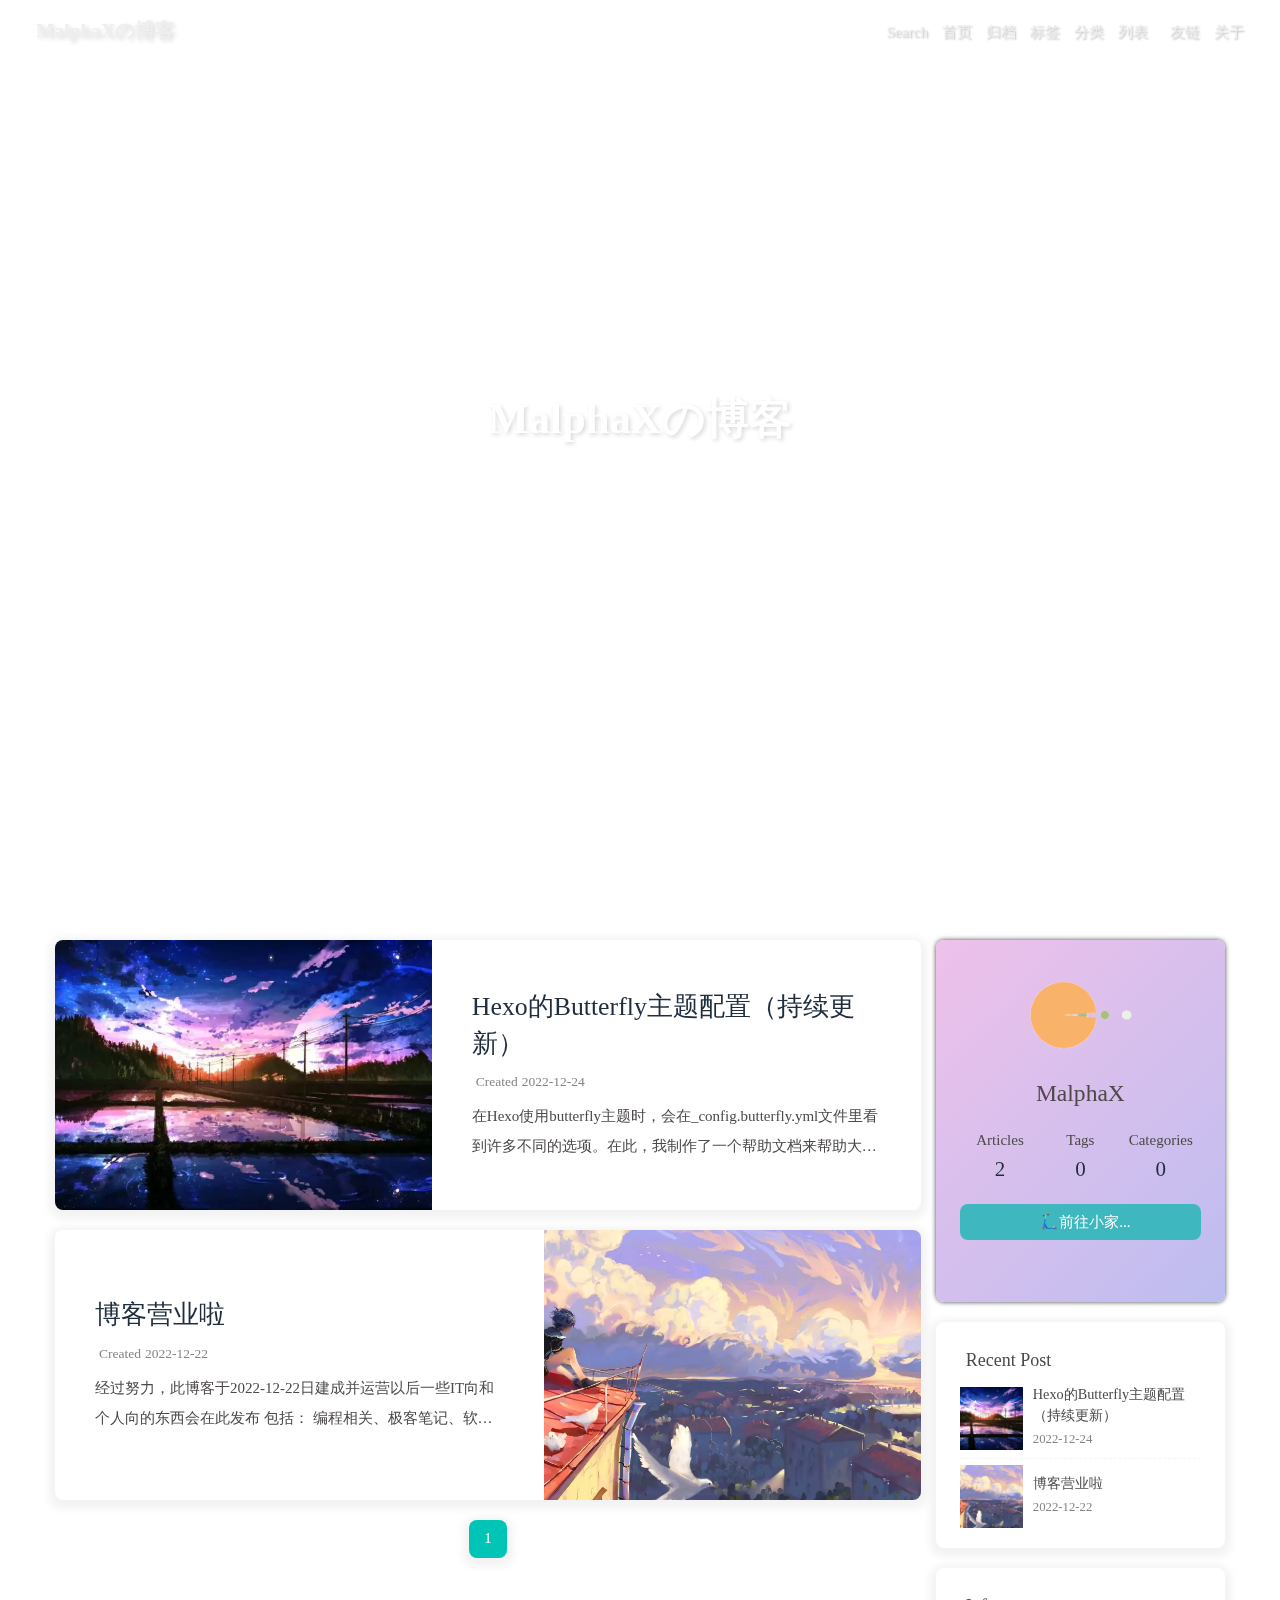
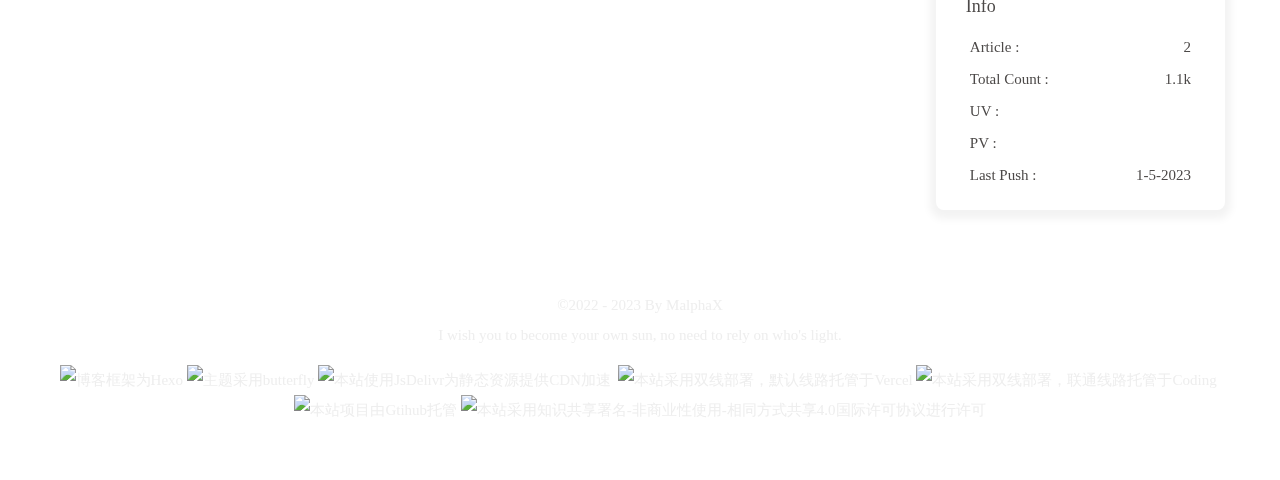
==== commit 69aeeb7c: "Site updated: 2023-01-05 21:24:45" ====
--- a/index.html
+++ b/index.html
@@ -48,7 +48,7 @@
   isHome: true,
   isHighlightShrink: false,
   isToc: false,
-  postUpdate: '2023-01-05 21:23:11'
+  postUpdate: '2023-01-05 21:24:44'
 }</script><noscript><style type="text/css">
   #nav {
     opacity: 1
@@ -153,7 +153,7 @@
 if (false) {
   document.addEventListener('pjax:send', () => { preloader.initLoading() })
   document.addEventListener('pjax:complete', () => { preloader.endLoading() })
-}</script><div id="web_bg"></div><div id="sidebar"><div id="menu-mask"></div><div id="sidebar-menus"><div class="avatar-img is-center"><img src="https://cdn.luogu.com.cn/upload/image_hosting/41suf00j.png" onerror="onerror=null;src='/img/friend_404.gif'" alt="avatar"/></div><div class="sidebar-site-data site-data is-center"><a href="/archives/"><div class="headline">Articles</div><div class="length-num">2</div></a><a href="/tags/"><div class="headline">Tags</div><div class="length-num">0</div></a><a href="/categories/"><div class="headline">Categories</div><div class="length-num">0</div></a></div><hr/><div class="menus_items"><div class="menus_item"><a class="site-page" href="/"><i class="fa-fw fas fa-home"></i><span> 首页</span></a></div><div class="menus_item"><a class="site-page" href="/archives/"><i class="fa-fw fas fa-archive"></i><span> 归档</span></a></div><div class="menus_item"><a class="site-page" href="/tags/"><i class="fa-fw fas fa-tags"></i><span> 标签</span></a></div><div class="menus_item"><a class="site-page" href="/categories/"><i class="fa-fw fas fa-folder-open"></i><span> 分类</span></a></div><div class="menus_item"><a class="site-page group" href="javascript:void(0);"><i class="fa-fw fas fa-list"></i><span> 列表</span><i class="fas fa-chevron-down"></i></a><ul class="menus_item_child"><li><a class="site-page child" href="/music/"><i class="fa-fw fas fa-music"></i><span> 音乐</span></a></li><li><a class="site-page child" href="/movies/"><i class="fa-fw fas fa-video"></i><span> 电影</span></a></li></ul></div><div class="menus_item"><a class="site-page" href="/link/"><i class="fa-fw fas fa-link"></i><span> 友链</span></a></div><div class="menus_item"><a class="site-page" href="/about/"><i class="fa-fw fas fa-heart"></i><span> 关于</span></a></div></div></div></div><div class="page" id="body-wrap"><header class="full_page" id="page-header"><nav id="nav"><span id="blog_name"><a id="site-name" href="/">MalphaXの博客</a></span><div id="menus"><div id="search-button"><a class="site-page social-icon search"><i class="fas fa-search fa-fw"></i><span> Search</span></a></div><div class="menus_items"><div class="menus_item"><a class="site-page" href="/"><i class="fa-fw fas fa-home"></i><span> 首页</span></a></div><div class="menus_item"><a class="site-page" href="/archives/"><i class="fa-fw fas fa-archive"></i><span> 归档</span></a></div><div class="menus_item"><a class="site-page" href="/tags/"><i class="fa-fw fas fa-tags"></i><span> 标签</span></a></div><div class="menus_item"><a class="site-page" href="/categories/"><i class="fa-fw fas fa-folder-open"></i><span> 分类</span></a></div><div class="menus_item"><a class="site-page group" href="javascript:void(0);"><i class="fa-fw fas fa-list"></i><span> 列表</span><i class="fas fa-chevron-down"></i></a><ul class="menus_item_child"><li><a class="site-page child" href="/music/"><i class="fa-fw fas fa-music"></i><span> 音乐</span></a></li><li><a class="site-page child" href="/movies/"><i class="fa-fw fas fa-video"></i><span> 电影</span></a></li></ul></div><div class="menus_item"><a class="site-page" href="/link/"><i class="fa-fw fas fa-link"></i><span> 友链</span></a></div><div class="menus_item"><a class="site-page" href="/about/"><i class="fa-fw fas fa-heart"></i><span> 关于</span></a></div></div><div id="toggle-menu"><a class="site-page"><i class="fas fa-bars fa-fw"></i></a></div></div></nav><div id="site-info"><h1 id="site-title">MalphaXの博客</h1><div id="site-subtitle"><span id="subtitle"></span></div><div id="site_social_icons"><a class="social-icon" href="https://github.com/Malpha-X" target="_blank" title="Github"><i class="fab fa-github"></i></a><a class="social-icon" href="mailto:3319635150@qq.com" target="_blank" title="Email"><i class="fas fa-envelope"></i></a></div></div><div id="scroll-down"><i class="fas fa-angle-down scroll-down-effects"></i></div></header><main class="layout" id="content-inner"><div class="recent-posts" id="recent-posts"><div class="recent-post-item"><div class="post_cover left"><a href="/2022/12/24/2022-12-24-Hexo%E7%9A%84Butterfly%E4%B8%BB%E9%A2%98%E9%85%8D%E7%BD%AE/" title="Hexo的Butterfly主题配置（持续更新）"><img class="post_bg" src="/img/bg1.png" onerror="this.onerror=null;this.src='/img/404.jpg'" alt="Hexo的Butterfly主题配置（持续更新）"></a></div><div class="recent-post-info"><a class="article-title" href="/2022/12/24/2022-12-24-Hexo%E7%9A%84Butterfly%E4%B8%BB%E9%A2%98%E9%85%8D%E7%BD%AE/" title="Hexo的Butterfly主题配置（持续更新）">Hexo的Butterfly主题配置（持续更新）</a><div class="article-meta-wrap"><span class="post-meta-date"><i class="far fa-calendar-alt"></i><span class="article-meta-label">Created</span><time datetime="2022-12-24T13:53:00.000Z" title="Created 2022-12-24 21:53:00">2022-12-24</time></span></div><div class="content">在Hexo使用butterfly主题时，会在_config.butterfly.yml文件里看到许多不同的选项。在此，我制作了一个帮助文档来帮助大家更好地设置自己的博客
+}</script><div id="web_bg"></div><div id="sidebar"><div id="menu-mask"></div><div id="sidebar-menus"><div class="avatar-img is-center"><img src="https://cdn.luogu.com.cn/upload/image_hosting/41suf00j.png" onerror="onerror=null;src='/img/friend_404.gif'" alt="avatar"/></div><div class="sidebar-site-data site-data is-center"><a href="/archives/"><div class="headline">Articles</div><div class="length-num">2</div></a><a href="/tags/"><div class="headline">Tags</div><div class="length-num">0</div></a><a href="/categories/"><div class="headline">Categories</div><div class="length-num">0</div></a></div><hr/><div class="menus_items"><div class="menus_item"><a class="site-page" href="/"><i class="fa-fw fas fa-home"></i><span> 首页</span></a></div><div class="menus_item"><a class="site-page" href="/archives/"><i class="fa-fw fas fa-archive"></i><span> 归档</span></a></div><div class="menus_item"><a class="site-page" href="/tags/"><i class="fa-fw fas fa-tags"></i><span> 标签</span></a></div><div class="menus_item"><a class="site-page" href="/categories/"><i class="fa-fw fas fa-folder-open"></i><span> 分类</span></a></div><div class="menus_item"><a class="site-page group" href="javascript:void(0);"><i class="fa-fw fas fa-list"></i><span> 列表</span><i class="fas fa-chevron-down"></i></a><ul class="menus_item_child"><li><a class="site-page child" href="/music/"><i class="fa-fw fas fa-music"></i><span> 音乐</span></a></li><li><a class="site-page child" href="/movies/"><i class="fa-fw fas fa-video"></i><span> 电影</span></a></li></ul></div><div class="menus_item"><a class="site-page" href="/link/"><i class="fa-fw fas fa-link"></i><span> 友链</span></a></div><div class="menus_item"><a class="site-page" href="/about/"><i class="fa-fw fas fa-heart"></i><span> 关于</span></a></div></div></div></div><div class="page" id="body-wrap"><header class="full_page" id="page-header"><nav id="nav"><span id="blog_name"><a id="site-name" href="/">MalphaXの博客</a></span><div id="menus"><div id="search-button"><a class="site-page social-icon search"><i class="fas fa-search fa-fw"></i><span> Search</span></a></div><div class="menus_items"><div class="menus_item"><a class="site-page" href="/"><i class="fa-fw fas fa-home"></i><span> 首页</span></a></div><div class="menus_item"><a class="site-page" href="/archives/"><i class="fa-fw fas fa-archive"></i><span> 归档</span></a></div><div class="menus_item"><a class="site-page" href="/tags/"><i class="fa-fw fas fa-tags"></i><span> 标签</span></a></div><div class="menus_item"><a class="site-page" href="/categories/"><i class="fa-fw fas fa-folder-open"></i><span> 分类</span></a></div><div class="menus_item"><a class="site-page group" href="javascript:void(0);"><i class="fa-fw fas fa-list"></i><span> 列表</span><i class="fas fa-chevron-down"></i></a><ul class="menus_item_child"><li><a class="site-page child" href="/music/"><i class="fa-fw fas fa-music"></i><span> 音乐</span></a></li><li><a class="site-page child" href="/movies/"><i class="fa-fw fas fa-video"></i><span> 电影</span></a></li></ul></div><div class="menus_item"><a class="site-page" href="/link/"><i class="fa-fw fas fa-link"></i><span> 友链</span></a></div><div class="menus_item"><a class="site-page" href="/about/"><i class="fa-fw fas fa-heart"></i><span> 关于</span></a></div></div><div id="toggle-menu"><a class="site-page"><i class="fas fa-bars fa-fw"></i></a></div></div></nav><div id="site-info"><h1 id="site-title">MalphaXの博客</h1><div id="site-subtitle"><span id="subtitle"></span></div><div id="site_social_icons"><a class="social-icon" href="https://github.com/Malpha-X" target="_blank" title="Github"><i class="fab fa-github"></i></a><a class="social-icon" href="mailto:3319635150@qq.com" target="_blank" title="Email"><i class="fas fa-envelope"></i></a></div></div><div id="scroll-down"><i class="fas fa-angle-down scroll-down-effects"></i></div></header><main class="layout" id="content-inner"><div class="recent-posts" id="recent-posts"><div class="recent-post-item"><div class="post_cover left"><a href="/2022/12/24/2022-12-24-Hexo%E7%9A%84Butterfly%E4%B8%BB%E9%A2%98%E9%85%8D%E7%BD%AE/" title="Hexo的Butterfly主题配置（持续更新）"><img class="post_bg" src="/img/bg2.png" onerror="this.onerror=null;this.src='/img/404.jpg'" alt="Hexo的Butterfly主题配置（持续更新）"></a></div><div class="recent-post-info"><a class="article-title" href="/2022/12/24/2022-12-24-Hexo%E7%9A%84Butterfly%E4%B8%BB%E9%A2%98%E9%85%8D%E7%BD%AE/" title="Hexo的Butterfly主题配置（持续更新）">Hexo的Butterfly主题配置（持续更新）</a><div class="article-meta-wrap"><span class="post-meta-date"><i class="far fa-calendar-alt"></i><span class="article-meta-label">Created</span><time datetime="2022-12-24T13:53:00.000Z" title="Created 2022-12-24 21:53:00">2022-12-24</time></span></div><div class="content">在Hexo使用butterfly主题时，会在_config.butterfly.yml文件里看到许多不同的选项。在此，我制作了一个帮助文档来帮助大家更好地设置自己的博客
 本文档持续更新
 建立博客可以参照Fomalhaut大佬的Hexo博客搭建基础教程进行搭建（无需服务器只要一个1块钱首年的域名即可）
 准备：相对路径的写法在博客中插入图片时，一般会用两种方法：
@@ -161,13 +161,13 @@
 好处是简单易学，但是需要考虑图床跑路而链接失效的情况。所以，更加稳定的是第二种：相对路径的写法。
 该主题下的/source/img文件夹是用来存放本地图片的，将图片改一个正常的名字，后缀自定，以xxx.jpg为例。然后在所需的地方写入/source/img/xxx.jpg这个路径，重新部署后，效果相同。
 menu:菜单栏删除注释可以展示各个标签页，可以自命名，在list一栏下可以自定义分支。在这里拿出我的供大家参考。
-12345678910menu:  首页: / || fas fa-home  ...</div></div></div><div class="recent-post-item"><div class="post_cover right"><a href="/2022/12/22/2022-12-22-%E5%8D%9A%E5%AE%A2%E8%90%A5%E4%B8%9A%E5%95%A6/" title="博客营业啦"><img class="post_bg" src="/img/bg1.png" onerror="this.onerror=null;this.src='/img/404.jpg'" alt="博客营业啦"></a></div><div class="recent-post-info"><a class="article-title" href="/2022/12/22/2022-12-22-%E5%8D%9A%E5%AE%A2%E8%90%A5%E4%B8%9A%E5%95%A6/" title="博客营业啦">博客营业啦</a><div class="article-meta-wrap"><span class="post-meta-date"><i class="far fa-calendar-alt"></i><span class="article-meta-label">Created</span><time datetime="2022-12-22T10:07:00.000Z" title="Created 2022-12-22 18:07:00">2022-12-22</time></span></div><div class="content">经过努力，此博客于2022-12-22日建成并运营以后一些IT向和个人向的东西会在此发布
+12345678910menu:  首页: / || fas fa-home  ...</div></div></div><div class="recent-post-item"><div class="post_cover right"><a href="/2022/12/22/2022-12-22-%E5%8D%9A%E5%AE%A2%E8%90%A5%E4%B8%9A%E5%95%A6/" title="博客营业啦"><img class="post_bg" src="/img/bg7.png" onerror="this.onerror=null;this.src='/img/404.jpg'" alt="博客营业啦"></a></div><div class="recent-post-info"><a class="article-title" href="/2022/12/22/2022-12-22-%E5%8D%9A%E5%AE%A2%E8%90%A5%E4%B8%9A%E5%95%A6/" title="博客营业啦">博客营业啦</a><div class="article-meta-wrap"><span class="post-meta-date"><i class="far fa-calendar-alt"></i><span class="article-meta-label">Created</span><time datetime="2022-12-22T10:07:00.000Z" title="Created 2022-12-22 18:07:00">2022-12-22</time></span></div><div class="content">经过努力，此博客于2022-12-22日建成并运营以后一些IT向和个人向的东西会在此发布
 包括：
 编程相关、极客笔记、软件网站分享、技术教程
 开发相关（可能吧）
 这里也会发布个人的动态、诗作、牢骚等
 希望大家多多支持🍉
-</div></div></div><nav id="pagination"><div class="pagination"><span class="page-number current">1</span></div></nav></div><div class="aside-content" id="aside-content"><div class="card-widget card-info"><div class="is-center"><div class="avatar-img"><img src="https://cdn.luogu.com.cn/upload/image_hosting/41suf00j.png" onerror="this.onerror=null;this.src='/img/friend_404.gif'" alt="avatar"/></div><div class="author-info__name">MalphaX</div><div class="author-info__description"></div></div><div class="card-info-data site-data is-center"><a href="/archives/"><div class="headline">Articles</div><div class="length-num">2</div></a><a href="/tags/"><div class="headline">Tags</div><div class="length-num">0</div></a><a href="/categories/"><div class="headline">Categories</div><div class="length-num">0</div></a></div><a id="card-info-btn" target="_blank" rel="noopener" href="https://github.com/Malpha-X"><i></i><span>🛴前往小家...</span></a><div class="card-info-social-icons is-center"><a class="social-icon" href="https://github.com/Malpha-X" target="_blank" title="Github"><i class="fab fa-github"></i></a><a class="social-icon" href="mailto:3319635150@qq.com" target="_blank" title="Email"><i class="fas fa-envelope"></i></a></div></div><div class="sticky_layout"><div class="card-widget card-recent-post"><div class="item-headline"><i class="fas fa-history"></i><span>Recent Post</span></div><div class="aside-list"><div class="aside-list-item"><a class="thumbnail" href="/2022/12/24/2022-12-24-Hexo%E7%9A%84Butterfly%E4%B8%BB%E9%A2%98%E9%85%8D%E7%BD%AE/" title="Hexo的Butterfly主题配置（持续更新）"><img src="/img/bg1.png" onerror="this.onerror=null;this.src='/img/404.jpg'" alt="Hexo的Butterfly主题配置（持续更新）"/></a><div class="content"><a class="title" href="/2022/12/24/2022-12-24-Hexo%E7%9A%84Butterfly%E4%B8%BB%E9%A2%98%E9%85%8D%E7%BD%AE/" title="Hexo的Butterfly主题配置（持续更新）">Hexo的Butterfly主题配置（持续更新）</a><time datetime="2022-12-24T13:53:00.000Z" title="Created 2022-12-24 21:53:00">2022-12-24</time></div></div><div class="aside-list-item"><a class="thumbnail" href="/2022/12/22/2022-12-22-%E5%8D%9A%E5%AE%A2%E8%90%A5%E4%B8%9A%E5%95%A6/" title="博客营业啦"><img src="/img/bg1.png" onerror="this.onerror=null;this.src='/img/404.jpg'" alt="博客营业啦"/></a><div class="content"><a class="title" href="/2022/12/22/2022-12-22-%E5%8D%9A%E5%AE%A2%E8%90%A5%E4%B8%9A%E5%95%A6/" title="博客营业啦">博客营业啦</a><time datetime="2022-12-22T10:07:00.000Z" title="Created 2022-12-22 18:07:00">2022-12-22</time></div></div></div></div><div class="card-widget card-webinfo"><div class="item-headline"><i class="fas fa-chart-line"></i><span>Info</span></div><div class="webinfo"><div class="webinfo-item"><div class="item-name">Article :</div><div class="item-count">2</div></div><div class="webinfo-item"><div class="item-name">Total Count :</div><div class="item-count">1.1k</div></div><div class="webinfo-item"><div class="item-name">UV :</div><div class="item-count" id="busuanzi_value_site_uv"><i class="fa-solid fa-spinner fa-spin"></i></div></div><div class="webinfo-item"><div class="item-name">PV :</div><div class="item-count" id="busuanzi_value_site_pv"><i class="fa-solid fa-spinner fa-spin"></i></div></div><div class="webinfo-item"><div class="item-name">Last Push :</div><div class="item-count" id="last-push-date" data-lastPushDate="2023-01-05T13:23:11.038Z"><i class="fa-solid fa-spinner fa-spin"></i></div></div></div></div></div></div></main><footer id="footer"><div id="footer-wrap"><div class="copyright">&copy;2022 - 2023 By MalphaX</div><div class="footer_custom_text">I wish you to become your own sun, no need to rely on who's light.<p><a target="_blank" href="https://hexo.io/"><img src="https://img.shields.io/badge/Frame-Hexo-blue?style=flat&logo=hexo" title="博客框架为Hexo"></a>&nbsp;<a target="_blank" href="https://butterfly.js.org/"><img src="https://img.shields.io/badge/Theme-Butterfly-6513df?style=flat&logo=bitdefender" title="主题采用butterfly"></a>&nbsp;<a target="_blank" href="https://www.jsdelivr.com/"><img src="https://img.shields.io/badge/CDN-jsDelivr-orange?style=flat&logo=jsDelivr" title="本站使用JsDelivr为静态资源提供CDN加速"></a> &nbsp;<a target="_blank" href="https://vercel.com/ "><img src="https://img.shields.io/badge/Hosted-Vervel-brightgreen?style=flat&logo=Vercel" title="本站采用双线部署，默认线路托管于Vercel"></a>&nbsp;<a target="_blank" href="https://vercel.com/ "><img src="https://img.shields.io/badge/Hosted-Coding-0cedbe?style=flat&logo=Codio" title="本站采用双线部署，联通线路托管于Coding"></a>&nbsp;<a target="_blank" href="https://github.com/"><img src="https://img.shields.io/badge/Source-Github-d021d6?style=flat&logo=GitHub" title="本站项目由Gtihub托管"></a>&nbsp;<a target="_blank" href="http://creativecommons.org/licenses/by-nc-sa/4.0/"><img src="https://img.shields.io/badge/Copyright-BY--NC--SA%204.0-d42328?style=flat&logo=Claris" title="本站采用知识共享署名-非商业性使用-相同方式共享4.0国际许可协议进行许可"></a></p></div></div></footer></div><div id="rightside"><div id="rightside-config-hide"><button id="translateLink" type="button" title="Toggle Between Traditional Chinese And Simplified Chinese">繁</button><button id="darkmode" type="button" title="Toggle Between Light And Dark Mode"><i class="fas fa-adjust"></i></button><button id="hide-aside-btn" type="button" title="Toggle between single-column and double-column"><i class="fas fa-arrows-alt-h"></i></button></div><div id="rightside-config-show"><button id="rightside_config" type="button" title="Setting"><i class="fas fa-cog fa-spin"></i></button><button id="go-up" type="button" title="Back To Top"><i class="fas fa-arrow-up"></i></button></div></div><div id="local-search"><div class="search-dialog"><nav class="search-nav"><span class="search-dialog-title">Search</span><span id="loading-status"></span><button class="search-close-button"><i class="fas fa-times"></i></button></nav><div class="is-center" id="loading-database"><i class="fas fa-spinner fa-pulse"></i><span>  Loading the Database</span></div><div class="search-wrap"><div id="local-search-input"><div class="local-search-box"><input class="local-search-box--input" placeholder="Search for Posts" type="text"/></div></div><hr/><div id="local-search-results"></div></div></div><div id="search-mask"></div></div><div><script src="/js/utils.js"></script><script src="/js/main.js"></script><script src="/js/tw_cn.js"></script><script src="https://cdn.jsdelivr.net/npm/@fancyapps/ui/dist/fancybox.umd.min.js"></script><script src="/js/search/local-search.js"></script><div class="js-pjax"><script>function subtitleType () {
+</div></div></div><nav id="pagination"><div class="pagination"><span class="page-number current">1</span></div></nav></div><div class="aside-content" id="aside-content"><div class="card-widget card-info"><div class="is-center"><div class="avatar-img"><img src="https://cdn.luogu.com.cn/upload/image_hosting/41suf00j.png" onerror="this.onerror=null;this.src='/img/friend_404.gif'" alt="avatar"/></div><div class="author-info__name">MalphaX</div><div class="author-info__description"></div></div><div class="card-info-data site-data is-center"><a href="/archives/"><div class="headline">Articles</div><div class="length-num">2</div></a><a href="/tags/"><div class="headline">Tags</div><div class="length-num">0</div></a><a href="/categories/"><div class="headline">Categories</div><div class="length-num">0</div></a></div><a id="card-info-btn" target="_blank" rel="noopener" href="https://github.com/Malpha-X"><i></i><span>🛴前往小家...</span></a><div class="card-info-social-icons is-center"><a class="social-icon" href="https://github.com/Malpha-X" target="_blank" title="Github"><i class="fab fa-github"></i></a><a class="social-icon" href="mailto:3319635150@qq.com" target="_blank" title="Email"><i class="fas fa-envelope"></i></a></div></div><div class="sticky_layout"><div class="card-widget card-recent-post"><div class="item-headline"><i class="fas fa-history"></i><span>Recent Post</span></div><div class="aside-list"><div class="aside-list-item"><a class="thumbnail" href="/2022/12/24/2022-12-24-Hexo%E7%9A%84Butterfly%E4%B8%BB%E9%A2%98%E9%85%8D%E7%BD%AE/" title="Hexo的Butterfly主题配置（持续更新）"><img src="/img/bg2.png" onerror="this.onerror=null;this.src='/img/404.jpg'" alt="Hexo的Butterfly主题配置（持续更新）"/></a><div class="content"><a class="title" href="/2022/12/24/2022-12-24-Hexo%E7%9A%84Butterfly%E4%B8%BB%E9%A2%98%E9%85%8D%E7%BD%AE/" title="Hexo的Butterfly主题配置（持续更新）">Hexo的Butterfly主题配置（持续更新）</a><time datetime="2022-12-24T13:53:00.000Z" title="Created 2022-12-24 21:53:00">2022-12-24</time></div></div><div class="aside-list-item"><a class="thumbnail" href="/2022/12/22/2022-12-22-%E5%8D%9A%E5%AE%A2%E8%90%A5%E4%B8%9A%E5%95%A6/" title="博客营业啦"><img src="/img/bg7.png" onerror="this.onerror=null;this.src='/img/404.jpg'" alt="博客营业啦"/></a><div class="content"><a class="title" href="/2022/12/22/2022-12-22-%E5%8D%9A%E5%AE%A2%E8%90%A5%E4%B8%9A%E5%95%A6/" title="博客营业啦">博客营业啦</a><time datetime="2022-12-22T10:07:00.000Z" title="Created 2022-12-22 18:07:00">2022-12-22</time></div></div></div></div><div class="card-widget card-webinfo"><div class="item-headline"><i class="fas fa-chart-line"></i><span>Info</span></div><div class="webinfo"><div class="webinfo-item"><div class="item-name">Article :</div><div class="item-count">2</div></div><div class="webinfo-item"><div class="item-name">Total Count :</div><div class="item-count">1.1k</div></div><div class="webinfo-item"><div class="item-name">UV :</div><div class="item-count" id="busuanzi_value_site_uv"><i class="fa-solid fa-spinner fa-spin"></i></div></div><div class="webinfo-item"><div class="item-name">PV :</div><div class="item-count" id="busuanzi_value_site_pv"><i class="fa-solid fa-spinner fa-spin"></i></div></div><div class="webinfo-item"><div class="item-name">Last Push :</div><div class="item-count" id="last-push-date" data-lastPushDate="2023-01-05T13:24:44.063Z"><i class="fa-solid fa-spinner fa-spin"></i></div></div></div></div></div></div></main><footer id="footer"><div id="footer-wrap"><div class="copyright">&copy;2022 - 2023 By MalphaX</div><div class="footer_custom_text">I wish you to become your own sun, no need to rely on who's light.<p><a target="_blank" href="https://hexo.io/"><img src="https://img.shields.io/badge/Frame-Hexo-blue?style=flat&logo=hexo" title="博客框架为Hexo"></a>&nbsp;<a target="_blank" href="https://butterfly.js.org/"><img src="https://img.shields.io/badge/Theme-Butterfly-6513df?style=flat&logo=bitdefender" title="主题采用butterfly"></a>&nbsp;<a target="_blank" href="https://www.jsdelivr.com/"><img src="https://img.shields.io/badge/CDN-jsDelivr-orange?style=flat&logo=jsDelivr" title="本站使用JsDelivr为静态资源提供CDN加速"></a> &nbsp;<a target="_blank" href="https://vercel.com/ "><img src="https://img.shields.io/badge/Hosted-Vervel-brightgreen?style=flat&logo=Vercel" title="本站采用双线部署，默认线路托管于Vercel"></a>&nbsp;<a target="_blank" href="https://vercel.com/ "><img src="https://img.shields.io/badge/Hosted-Coding-0cedbe?style=flat&logo=Codio" title="本站采用双线部署，联通线路托管于Coding"></a>&nbsp;<a target="_blank" href="https://github.com/"><img src="https://img.shields.io/badge/Source-Github-d021d6?style=flat&logo=GitHub" title="本站项目由Gtihub托管"></a>&nbsp;<a target="_blank" href="http://creativecommons.org/licenses/by-nc-sa/4.0/"><img src="https://img.shields.io/badge/Copyright-BY--NC--SA%204.0-d42328?style=flat&logo=Claris" title="本站采用知识共享署名-非商业性使用-相同方式共享4.0国际许可协议进行许可"></a></p></div></div></footer></div><div id="rightside"><div id="rightside-config-hide"><button id="translateLink" type="button" title="Toggle Between Traditional Chinese And Simplified Chinese">繁</button><button id="darkmode" type="button" title="Toggle Between Light And Dark Mode"><i class="fas fa-adjust"></i></button><button id="hide-aside-btn" type="button" title="Toggle between single-column and double-column"><i class="fas fa-arrows-alt-h"></i></button></div><div id="rightside-config-show"><button id="rightside_config" type="button" title="Setting"><i class="fas fa-cog fa-spin"></i></button><button id="go-up" type="button" title="Back To Top"><i class="fas fa-arrow-up"></i></button></div></div><div id="local-search"><div class="search-dialog"><nav class="search-nav"><span class="search-dialog-title">Search</span><span id="loading-status"></span><button class="search-close-button"><i class="fas fa-times"></i></button></nav><div class="is-center" id="loading-database"><i class="fas fa-spinner fa-pulse"></i><span>  Loading the Database</span></div><div class="search-wrap"><div id="local-search-input"><div class="local-search-box"><input class="local-search-box--input" placeholder="Search for Posts" type="text"/></div></div><hr/><div id="local-search-results"></div></div></div><div id="search-mask"></div></div><div><script src="/js/utils.js"></script><script src="/js/main.js"></script><script src="/js/tw_cn.js"></script><script src="https://cdn.jsdelivr.net/npm/@fancyapps/ui/dist/fancybox.umd.min.js"></script><script src="/js/search/local-search.js"></script><div class="js-pjax"><script>function subtitleType () {
   if (true) { 
     window.typed = new Typed("#subtitle", {
       strings: ["逐寰宇，远赴星辰大海"],
